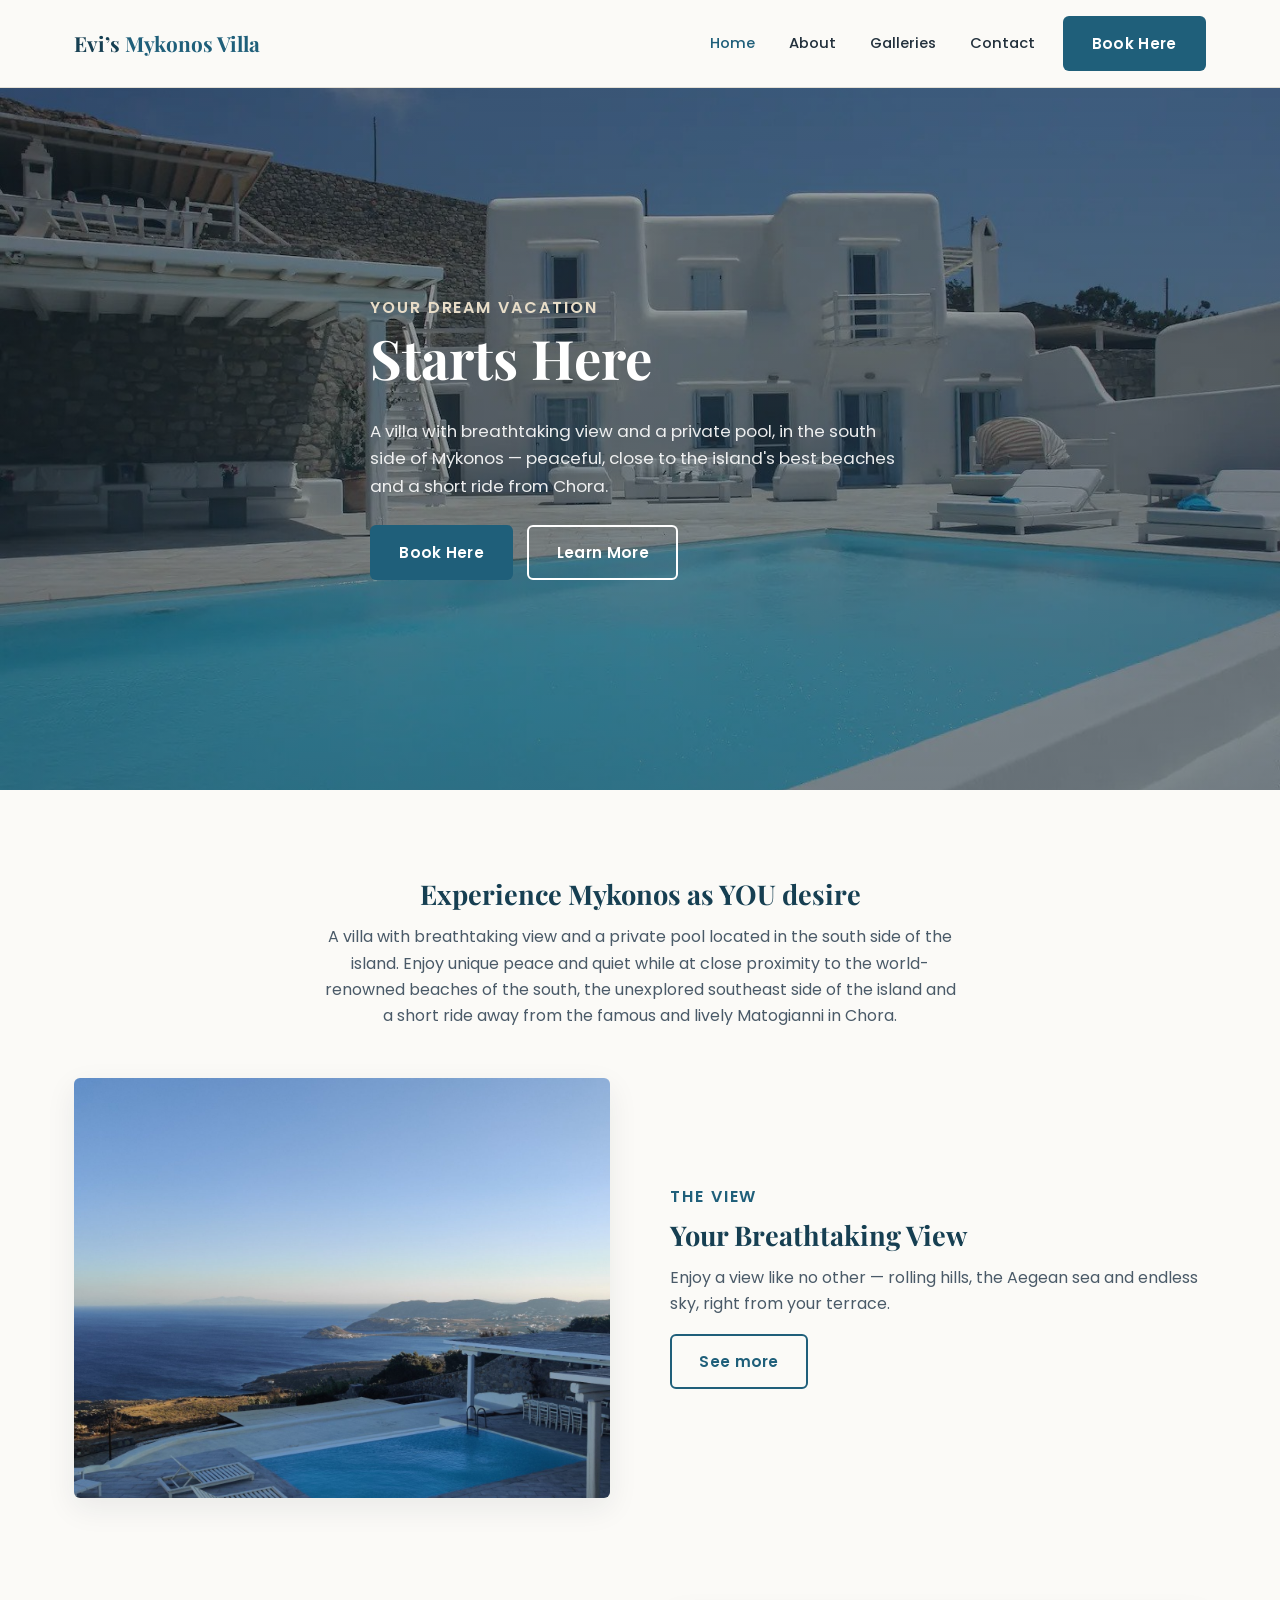
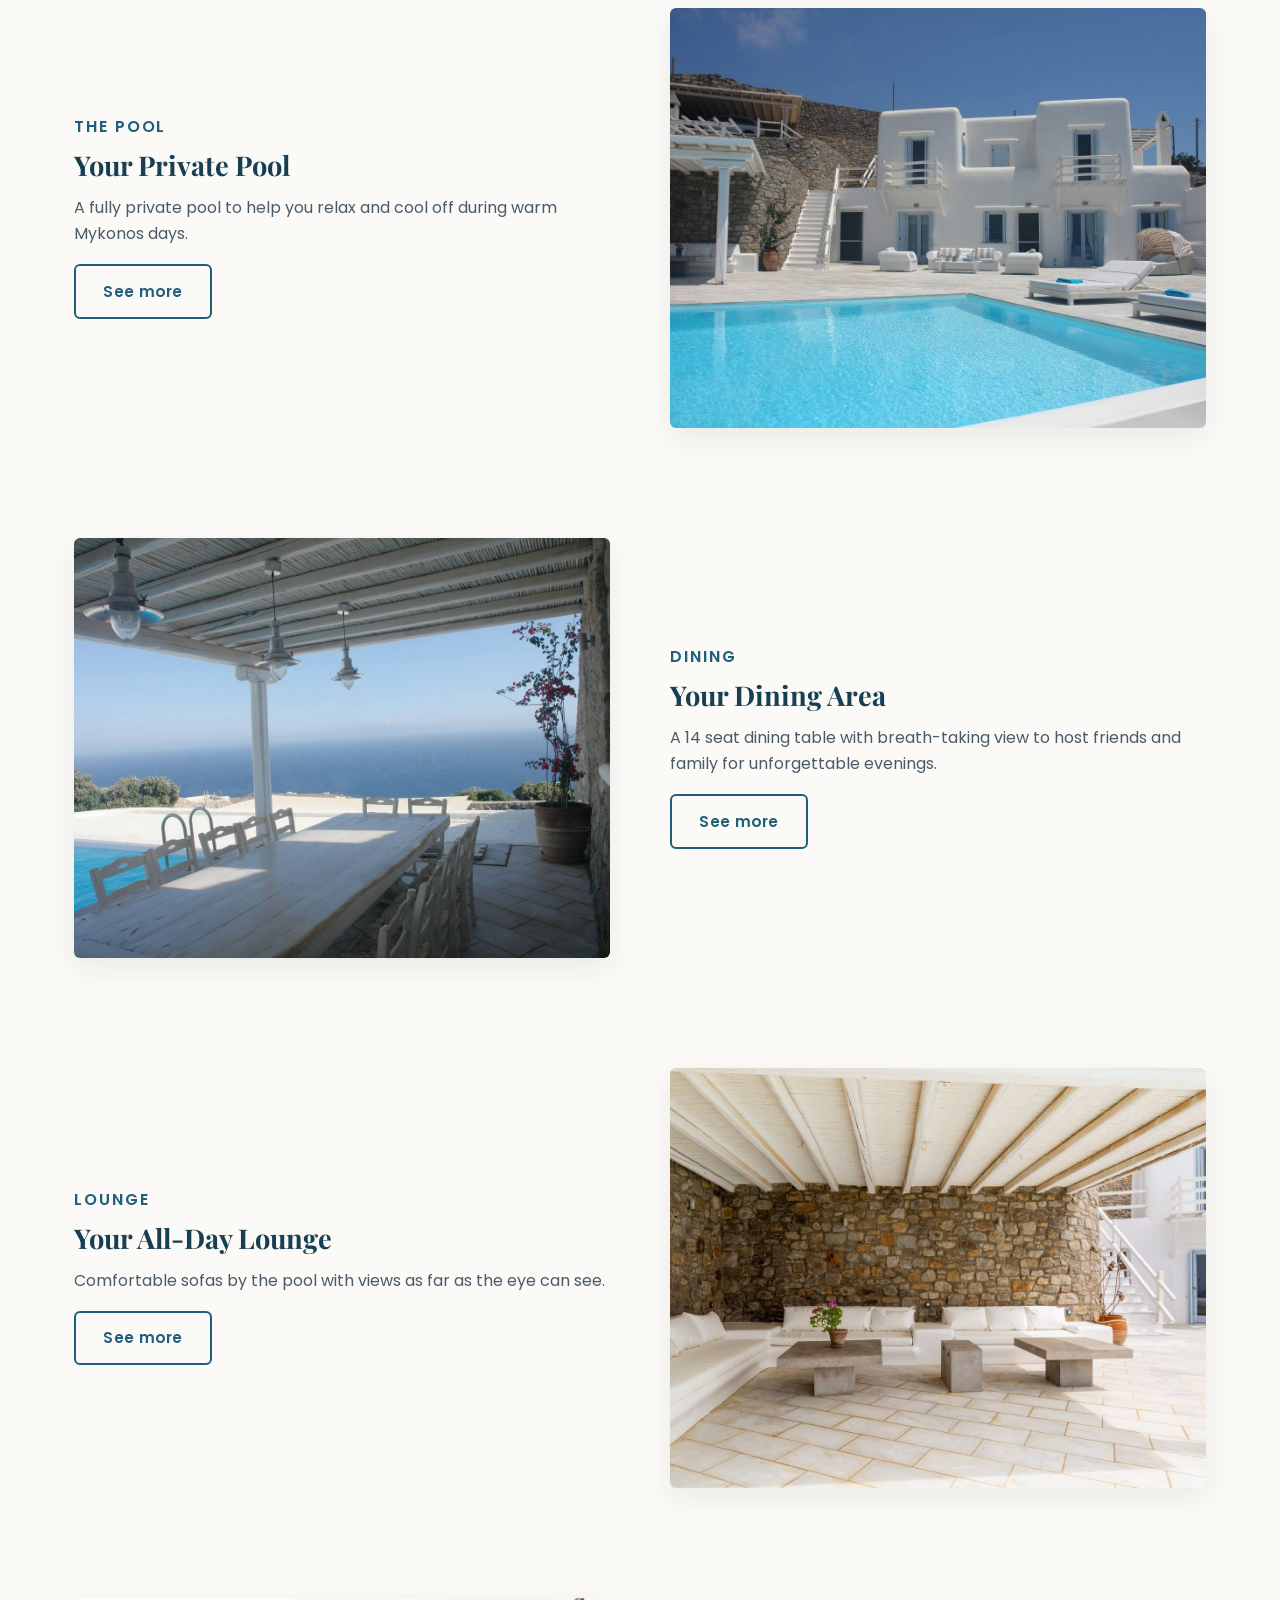
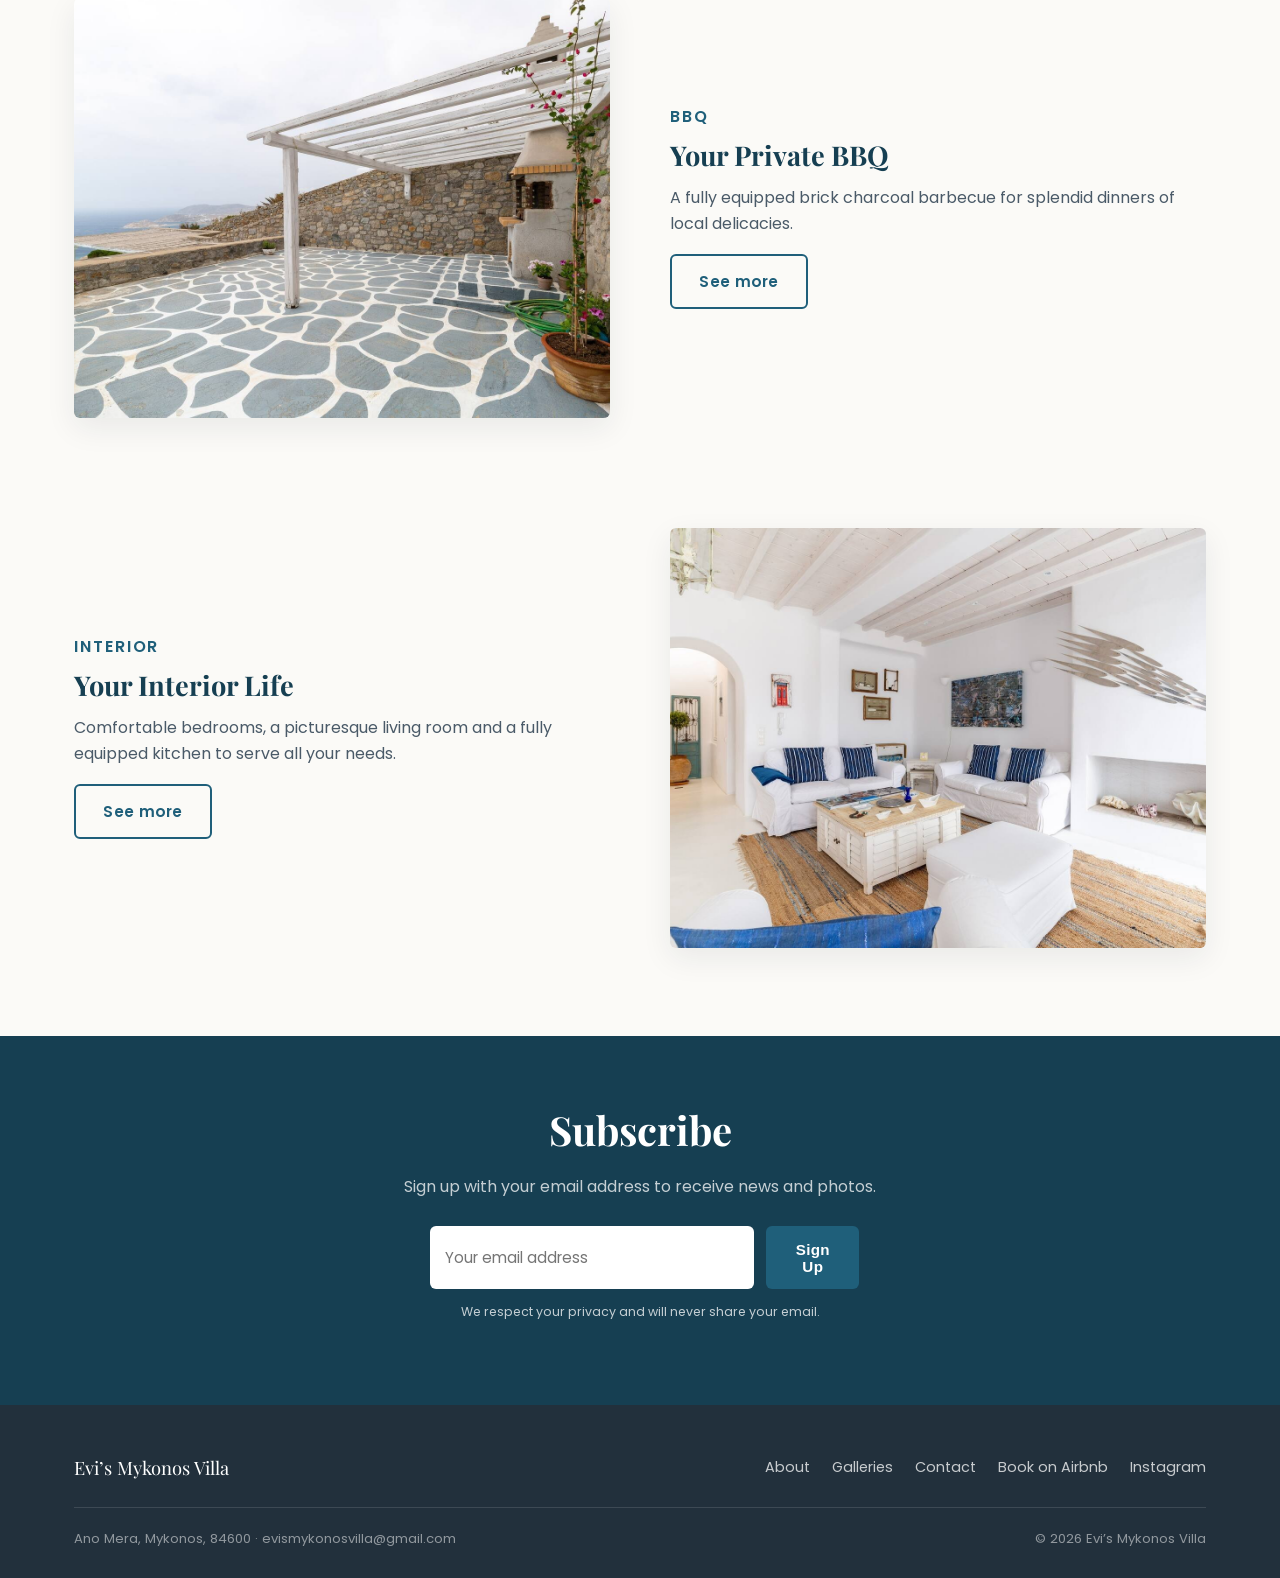
==== index.html @ 34c0f637 "Initial static rebuild of evismykonosvilla.com for GitHub Pages" ====
<!DOCTYPE html>
<html lang="en">
<head>
<meta charset="UTF-8">
<meta name="viewport" content="width=device-width, initial-scale=1.0">
<title>Evi's Mykonos Villa — Your Dream Vacation Starts Here</title>
<meta name="description" content="A villa with breathtaking view and a private pool in the south side of Mykonos, Greece.">
<link rel="icon" type="image/svg+xml" href="/favicon.svg">
<link rel="preconnect" href="https://fonts.googleapis.com">
<link rel="preconnect" href="https://fonts.gstatic.com" crossorigin>
<link href="https://fonts.googleapis.com/css2?family=Playfair+Display:wght@700&family=Poppins:wght@400;500;600;700&display=swap" rel="stylesheet">
<link rel="stylesheet" href="/assets/css/style.css">

</head>
<body>
  <header class="site-header">
    <div class="nav-wrap">
      <a href="/" class="brand">Evi&rsquo;s <span>Mykonos Villa</span></a>
      <nav class="main-nav">
        <ul>
          <li><a href="/" class="nav-link active">Home</a></li>
        <li class="dropdown">
          <a href="#" class="nav-link">About</a>
          <div class="dropdown-menu">
            <a href="/summary/">Summary</a>
            <a href="/interior/">Interior</a>
            <a href="/bedrooms/">Bedrooms</a>
            <a href="/location/">Location</a>
          </div>
        </li>
        <li class="dropdown">
          <a href="#" class="nav-link">Galleries</a>
          <div class="dropdown-menu">
            <a href="/pool/">Pool</a>
            <a href="/view/">View</a>
            <a href="/seating/">Seating</a>
            <a href="/table/">Dining Table</a>
            <a href="/bbq/">BBQ</a>
          </div>
        </li>
          <li><a href="/contact/" class="nav-link">Contact</a></li>
        </ul>
        <div class="nav-cta">
          <a href="https://airbnb.com/h/evismykonosvilla" class="btn btn-primary" target="_blank" rel="noopener">Book Here</a>
        </div>
      </nav>
      <button class="nav-toggle" aria-label="Toggle menu">
        <span></span><span></span><span></span>
      </button>
    </div>
  </header>
  <main>
    <section class="hero" style="background-image:url('/assets/img/home/mykonos_front.jpg')">
      <div class="hero-inner">
        <h4>Your Dream Vacation</h4>
        <h1>Starts Here</h1>
        <p>A villa with breathtaking view and a private pool, in the south side of Mykonos &mdash; peaceful, close to the island's best beaches and a short ride from Chora.</p>
        <div class="hero-actions">
          <a href="https://airbnb.com/h/evismykonosvilla" class="btn btn-primary" target="_blank" rel="noopener">Book Here</a>
          <a href="/summary/" class="btn btn-outline">Learn More</a>
        </div>
      </div>
    </section>

    <section class="section">
      <div class="container">
        <div class="section-header">
          <h3>Experience Mykonos as YOU desire</h3>
          <p>A villa with breathtaking view and a private pool located in the south side of the island. Enjoy unique peace and quiet while at close proximity to the world-renowned beaches of the south, the unexplored southeast side of the island and a short ride away from the famous and lively Matogianni in Chora.</p>
        </div>

        <div class="section-stack">
          <div class="feature-grid">
            <div class="feature-media"><img src="/assets/img/home/IMG_20220617_194614_1920_1080.jpg" alt="View from the villa"></div>
            <div class="feature-text">
              <h4>The View</h4>
              <h3>Your Breathtaking View</h3>
              <p>Enjoy a view like no other &mdash; rolling hills, the Aegean sea and endless sky, right from your terrace.</p>
              <a href="/view/" class="btn btn-outline-dark">See more</a>
            </div>
          </div>

          <div class="feature-grid reverse">
            <div class="feature-media"><img src="/assets/img/home/pool.jpeg" alt="Private pool"></div>
            <div class="feature-text">
              <h4>The Pool</h4>
              <h3>Your Private Pool</h3>
              <p>A fully private pool to help you relax and cool off during warm Mykonos days.</p>
              <a href="/pool/" class="btn btn-outline-dark">See more</a>
            </div>
          </div>

          <div class="feature-grid">
            <div class="feature-media"><img src="/assets/img/home/dining.jpeg" alt="Dining area"></div>
            <div class="feature-text">
              <h4>Dining</h4>
              <h3>Your Dining Area</h3>
              <p>A 14 seat dining table with breath-taking view to host friends and family for unforgettable evenings.</p>
              <a href="/table/" class="btn btn-outline-dark">See more</a>
            </div>
          </div>

          <div class="feature-grid reverse">
            <div class="feature-media"><img src="/assets/img/home/seating.jpeg" alt="Lounge seating"></div>
            <div class="feature-text">
              <h4>Lounge</h4>
              <h3>Your All-Day Lounge</h3>
              <p>Comfortable sofas by the pool with views as far as the eye can see.</p>
              <a href="/seating/" class="btn btn-outline-dark">See more</a>
            </div>
          </div>

          <div class="feature-grid">
            <div class="feature-media"><img src="/assets/img/home/bbq.jpeg" alt="Private BBQ"></div>
            <div class="feature-text">
              <h4>BBQ</h4>
              <h3>Your Private BBQ</h3>
              <p>A fully equipped brick charcoal barbecue for splendid dinners of local delicacies.</p>
              <a href="/bbq/" class="btn btn-outline-dark">See more</a>
            </div>
          </div>

          <div class="feature-grid reverse">
            <div class="feature-media"><img src="/assets/img/home/saloni.jpeg" alt="Living room"></div>
            <div class="feature-text">
              <h4>Interior</h4>
              <h3>Your Interior Life</h3>
              <p>Comfortable bedrooms, a picturesque living room and a fully equipped kitchen to serve all your needs.</p>
              <a href="/interior/" class="btn btn-outline-dark">See more</a>
            </div>
          </div>
        </div>
      </div>
    </section>

    <section class="newsletter">
      <div class="container">
        <h2>Subscribe</h2>
        <p>Sign up with your email address to receive news and photos.</p>
        <form class="newsletter-form" action="https://formspree.io/f/your-form-id" method="POST">
          <input type="email" name="email" placeholder="Your email address" required>
          <button type="submit" class="btn btn-primary">Sign Up</button>
        </form>
        <p class="newsletter-note">We respect your privacy and will never share your email.</p>
      </div>
    </section>
  </main>
  <footer class="site-footer">
    <div class="container">
      <div class="footer-inner">
        <div class="footer-brand">Evi&rsquo;s Mykonos Villa</div>
        <ul class="footer-links">
          <li><a href="/summary/">About</a></li>
          <li><a href="/pool/">Galleries</a></li>
          <li><a href="/contact/">Contact</a></li>
          <li><a href="https://airbnb.com/h/evismykonosvilla" target="_blank" rel="noopener">Book on Airbnb</a></li>
          <li><a href="https://www.instagram.com/mediterranean_mykonos_villa/" target="_blank" rel="noopener">Instagram</a></li>
        </ul>
      </div>
      <div class="footer-bottom">
        <span>Ano Mera, Mykonos, 84600 &middot; <a href="mailto:evismykonosvilla@gmail.com">evismykonosvilla@gmail.com</a></span>
        <span>&copy; <span id="year"></span> Evi&rsquo;s Mykonos Villa</span>
      </div>
    </div>
  </footer>
  <script>document.getElementById('year').textContent = new Date().getFullYear();</script>
  <script src="/assets/js/main.js"></script>
</body>
</html>
---- assets/css/style.css ----
/* ==========================================================================
   Evi's Mykonos Villa — main stylesheet
   ========================================================================== */

:root {
  --color-bg: #fbfaf7;
  --color-white: #ffffff;
  --color-ink: #22303c;
  --color-ink-soft: #4a5a68;
  --color-sea: #1f5f7a;
  --color-sea-dark: #163f52;
  --color-sand: #e8ddc8;
  --color-sand-light: #f4efe4;
  --color-border: #e4e0d6;
  --max-width: 1180px;
  --radius: 6px;
  --shadow: 0 10px 30px rgba(22, 40, 52, 0.08);
  --font-heading: "Playfair Display", Georgia, "Times New Roman", serif;
  --font-body: "Poppins", -apple-system, BlinkMacSystemFont, "Segoe UI", Arial, sans-serif;
}

* {
  box-sizing: border-box;
}

html {
  scroll-behavior: smooth;
}

body {
  margin: 0;
  font-family: var(--font-body);
  color: var(--color-ink);
  background: var(--color-bg);
  line-height: 1.65;
  -webkit-font-smoothing: antialiased;
}

img {
  max-width: 100%;
  display: block;
}

a {
  color: inherit;
  text-decoration: none;
}

ul {
  list-style: none;
  margin: 0;
  padding: 0;
}

h1, h2, h3, h4 {
  font-family: var(--font-heading);
  font-weight: 700;
  line-height: 1.2;
  margin: 0 0 0.5em;
  color: var(--color-sea-dark);
}

h1 { font-size: clamp(2.2rem, 5vw, 3.4rem); }
h2 { font-size: clamp(1.8rem, 3.5vw, 2.5rem); }
h3 { font-size: clamp(1.3rem, 2.5vw, 1.7rem); }
h4 {
  font-size: 1rem;
  letter-spacing: 0.12em;
  text-transform: uppercase;
  color: var(--color-sea);
  font-family: var(--font-body);
  font-weight: 600;
}

p {
  margin: 0 0 1em;
  color: var(--color-ink-soft);
}

.container {
  max-width: var(--max-width);
  margin: 0 auto;
  padding: 0 24px;
}

/* ---------- Buttons ---------- */
.btn {
  display: inline-block;
  padding: 0.85em 1.8em;
  border-radius: var(--radius);
  font-weight: 600;
  font-size: 0.95rem;
  letter-spacing: 0.02em;
  cursor: pointer;
  border: 2px solid transparent;
  transition: all 0.2s ease;
}

.btn-primary {
  background: var(--color-sea);
  color: var(--color-white);
}
.btn-primary:hover {
  background: var(--color-sea-dark);
}

.btn-outline {
  background: transparent;
  border-color: var(--color-white);
  color: var(--color-white);
}
.btn-outline:hover {
  background: var(--color-white);
  color: var(--color-sea-dark);
}

.btn-outline-dark {
  background: transparent;
  border-color: var(--color-sea);
  color: var(--color-sea);
}
.btn-outline-dark:hover {
  background: var(--color-sea);
  color: var(--color-white);
}

/* ---------- Header / Nav ---------- */
.site-header {
  position: sticky;
  top: 0;
  z-index: 100;
  background: rgba(251, 250, 247, 0.92);
  backdrop-filter: blur(8px);
  border-bottom: 1px solid var(--color-border);
}

.nav-wrap {
  display: flex;
  align-items: center;
  justify-content: space-between;
  padding: 16px 24px;
  max-width: var(--max-width);
  margin: 0 auto;
}

.brand {
  font-family: var(--font-heading);
  font-size: 1.3rem;
  font-weight: 700;
  color: var(--color-sea-dark);
  white-space: nowrap;
}
.brand span {
  color: var(--color-sea);
}

.main-nav {
  display: flex;
  align-items: center;
  gap: 4px;
}

.main-nav > ul {
  display: flex;
  align-items: center;
  gap: 6px;
}

.main-nav a.nav-link,
.main-nav .dropdown > .nav-link {
  display: block;
  padding: 10px 14px;
  font-size: 0.92rem;
  font-weight: 500;
  color: var(--color-ink);
  border-radius: var(--radius);
}
.main-nav a.nav-link:hover,
.main-nav .dropdown:hover > .nav-link,
.main-nav a.nav-link.active {
  color: var(--color-sea);
}

.dropdown {
  position: relative;
}

.dropdown-menu {
  position: absolute;
  top: 100%;
  left: 0;
  min-width: 190px;
  background: var(--color-white);
  border-radius: var(--radius);
  box-shadow: var(--shadow);
  padding: 8px;
  opacity: 0;
  visibility: hidden;
  transform: translateY(6px);
  transition: all 0.18s ease;
}

.dropdown:hover .dropdown-menu,
.dropdown:focus-within .dropdown-menu {
  opacity: 1;
  visibility: visible;
  transform: translateY(0);
}

.dropdown-menu a {
  display: block;
  padding: 9px 12px;
  font-size: 0.9rem;
  border-radius: 4px;
  color: var(--color-ink-soft);
}
.dropdown-menu a:hover {
  background: var(--color-sand-light);
  color: var(--color-sea-dark);
}

.nav-cta {
  margin-left: 10px;
}

.nav-toggle {
  display: none;
  background: none;
  border: none;
  cursor: pointer;
  padding: 8px;
}
.nav-toggle span {
  display: block;
  width: 24px;
  height: 2px;
  background: var(--color-ink);
  margin: 5px 0;
  transition: 0.2s;
}

/* ---------- Hero ---------- */
.hero {
  position: relative;
  min-height: 78vh;
  display: flex;
  align-items: center;
  color: var(--color-white);
  background-size: cover;
  background-position: center;
}
.hero::before {
  content: "";
  position: absolute;
  inset: 0;
  background: linear-gradient(180deg, rgba(22,40,52,0.35) 0%, rgba(22,40,52,0.55) 100%);
}
.hero-inner {
  position: relative;
  z-index: 1;
  max-width: var(--max-width);
  margin: 0 auto;
  padding: 0 24px;
}
.hero h4 { color: var(--color-sand); }
.hero h1 { color: var(--color-white); max-width: 700px; }
.hero p {
  color: rgba(255,255,255,0.9);
  max-width: 540px;
  font-size: 1.05rem;
}
.hero-actions {
  display: flex;
  gap: 14px;
  margin-top: 1.5em;
  flex-wrap: wrap;
}

.page-hero {
  min-height: 42vh;
}

/* ---------- Sections ---------- */
.section {
  padding: 88px 0;
}
.section-tight {
  padding: 56px 0;
}
.section-sand {
  background: var(--color-sand-light);
}
.section-header {
  text-align: center;
  max-width: 640px;
  margin: 0 auto 3em;
}

.feature-grid {
  display: grid;
  grid-template-columns: repeat(2, 1fr);
  gap: 60px;
  align-items: center;
}
.feature-grid.reverse .feature-media {
  order: 2;
}
.feature-media img {
  border-radius: var(--radius);
  box-shadow: var(--shadow);
  width: 100%;
  height: 420px;
  object-fit: cover;
}
.feature-text h4 {
  margin-bottom: 0.8em;
}

.section-stack {
  display: flex;
  flex-direction: column;
  gap: 110px;
}

/* ---------- Cards / grid ---------- */
.card-grid {
  display: grid;
  grid-template-columns: repeat(3, 1fr);
  gap: 30px;
}
.card {
  background: var(--color-white);
  border-radius: var(--radius);
  overflow: hidden;
  box-shadow: var(--shadow);
  transition: transform 0.2s ease;
}
.card:hover {
  transform: translateY(-4px);
}
.card img {
  width: 100%;
  height: 240px;
  object-fit: cover;
}
.card-body {
  padding: 22px 24px;
}
.card-body h3 {
  font-size: 1.2rem;
  margin-bottom: 0.4em;
}
.card-body p {
  font-size: 0.95rem;
  margin-bottom: 0;
}

/* ---------- Photo gallery ---------- */
.gallery-grid {
  display: grid;
  grid-template-columns: repeat(3, 1fr);
  gap: 16px;
}
.gallery-grid a {
  display: block;
  overflow: hidden;
  border-radius: var(--radius);
  box-shadow: var(--shadow);
}
.gallery-grid img {
  width: 100%;
  height: 280px;
  object-fit: cover;
  transition: transform 0.35s ease;
}
.gallery-grid a:hover img {
  transform: scale(1.06);
}

.lightbox {
  position: fixed;
  inset: 0;
  background: rgba(15, 22, 28, 0.92);
  display: none;
  align-items: center;
  justify-content: center;
  z-index: 1000;
  padding: 24px;
}
.lightbox.open {
  display: flex;
}
.lightbox img {
  max-width: 92vw;
  max-height: 86vh;
  border-radius: 4px;
}
.lightbox-close {
  position: absolute;
  top: 24px;
  right: 32px;
  color: var(--color-white);
  font-size: 2rem;
  cursor: pointer;
  line-height: 1;
  background: none;
  border: none;
}
.lightbox-nav {
  position: absolute;
  top: 50%;
  transform: translateY(-50%);
  color: var(--color-white);
  font-size: 2.4rem;
  background: none;
  border: none;
  cursor: pointer;
  padding: 12px 18px;
  opacity: 0.8;
}
.lightbox-nav:hover { opacity: 1; }
.lightbox-prev { left: 8px; }
.lightbox-next { right: 8px; }

/* ---------- Cross-link banner ---------- */
.crosslink {
  text-align: center;
  padding: 60px 0;
  background: var(--color-sea);
  color: var(--color-white);
}
.crosslink h3 {
  color: var(--color-white);
  margin-bottom: 0.6em;
}

/* ---------- Newsletter ---------- */
.newsletter {
  background: var(--color-sea-dark);
  color: var(--color-white);
  text-align: center;
  padding: 70px 0;
}
.newsletter h2 { color: var(--color-white); }
.newsletter p { color: rgba(255,255,255,0.75); }
.newsletter-form {
  display: flex;
  gap: 12px;
  max-width: 420px;
  margin: 1.6em auto 0;
}
.newsletter-form input[type="email"] {
  flex: 1;
  padding: 0.85em 1em;
  border-radius: var(--radius);
  border: none;
  font-family: var(--font-body);
  font-size: 0.95rem;
}
.newsletter-note {
  font-size: 0.78rem;
  margin-top: 1em;
  color: rgba(255,255,255,0.5);
}

/* ---------- Contact page ---------- */
.contact-grid {
  display: grid;
  grid-template-columns: 1fr 1fr;
  gap: 60px;
  align-items: center;
}
.contact-list {
  display: flex;
  flex-direction: column;
  gap: 28px;
}
.contact-item h4 { margin-bottom: 0.4em; }
.contact-item a.value,
.contact-item p.value {
  font-size: 1.15rem;
  color: var(--color-sea-dark);
  font-weight: 600;
  margin: 0;
}
.contact-item a.value:hover { color: var(--color-sea); }
.contact-media img {
  border-radius: var(--radius);
  box-shadow: var(--shadow);
  width: 100%;
  height: 480px;
  object-fit: cover;
}

/* ---------- Map ---------- */
.map-embed {
  border-radius: var(--radius);
  overflow: hidden;
  box-shadow: var(--shadow);
  border: 0;
  width: 100%;
  height: 420px;
}

/* ---------- Footer ---------- */
.site-footer {
  background: var(--color-ink);
  color: rgba(255,255,255,0.75);
  padding: 48px 0 28px;
  font-size: 0.9rem;
}
.footer-inner {
  display: flex;
  justify-content: space-between;
  align-items: center;
  flex-wrap: wrap;
  gap: 16px;
  padding-bottom: 24px;
  border-bottom: 1px solid rgba(255,255,255,0.12);
}
.footer-brand {
  font-family: var(--font-heading);
  font-size: 1.15rem;
  color: var(--color-white);
}
.footer-links {
  display: flex;
  gap: 22px;
  flex-wrap: wrap;
}
.footer-links a:hover { color: var(--color-white); }
.footer-bottom {
  display: flex;
  justify-content: space-between;
  flex-wrap: wrap;
  gap: 10px;
  padding-top: 20px;
  font-size: 0.82rem;
  color: rgba(255,255,255,0.5);
}

/* ---------- Responsive ---------- */
@media (max-width: 900px) {
  .feature-grid,
  .contact-grid {
    grid-template-columns: 1fr;
    gap: 32px;
  }
  .feature-grid.reverse .feature-media { order: 0; }
  .card-grid { grid-template-columns: repeat(2, 1fr); }
  .gallery-grid { grid-template-columns: repeat(2, 1fr); }
  .section-stack { gap: 70px; }
}

@media (max-width: 760px) {
  .nav-toggle { display: block; }
  .main-nav {
    position: fixed;
    top: 65px;
    left: 0;
    right: 0;
    bottom: 0;
    background: var(--color-white);
    flex-direction: column;
    align-items: stretch;
    padding: 20px;
    transform: translateX(100%);
    transition: transform 0.25s ease;
    overflow-y: auto;
  }
  .main-nav.open { transform: translateX(0); }
  .main-nav > ul {
    flex-direction: column;
    align-items: stretch;
    gap: 0;
  }
  .dropdown-menu {
    position: static;
    opacity: 1;
    visibility: visible;
    transform: none;
    box-shadow: none;
    display: none;
    padding-left: 12px;
  }
  .dropdown.open .dropdown-menu { display: block; }
  .nav-cta { margin: 16px 0 0; }
  .nav-cta .btn { display: block; text-align: center; }
}

@media (max-width: 640px) {
  .card-grid,
  .gallery-grid { grid-template-columns: 1fr; }
  .section { padding: 60px 0; }
  .contact-media img { height: 320px; }
}
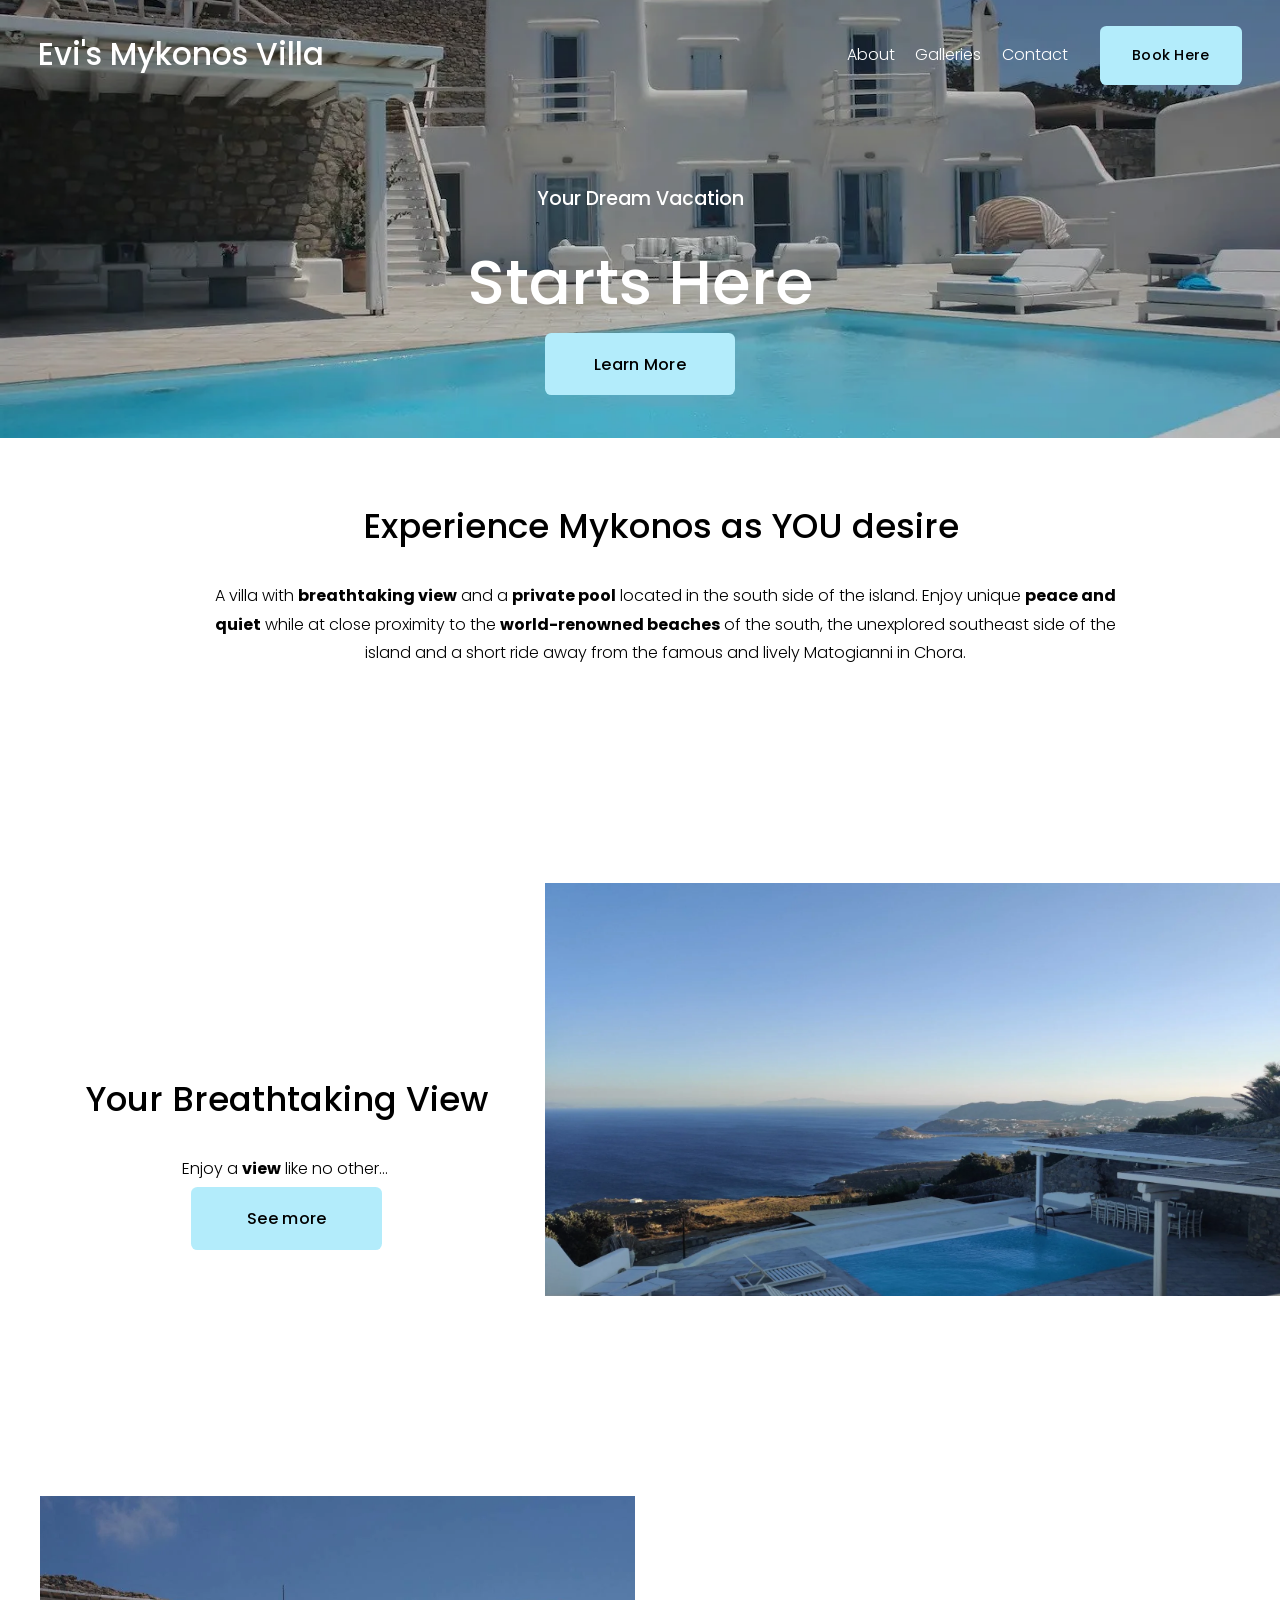
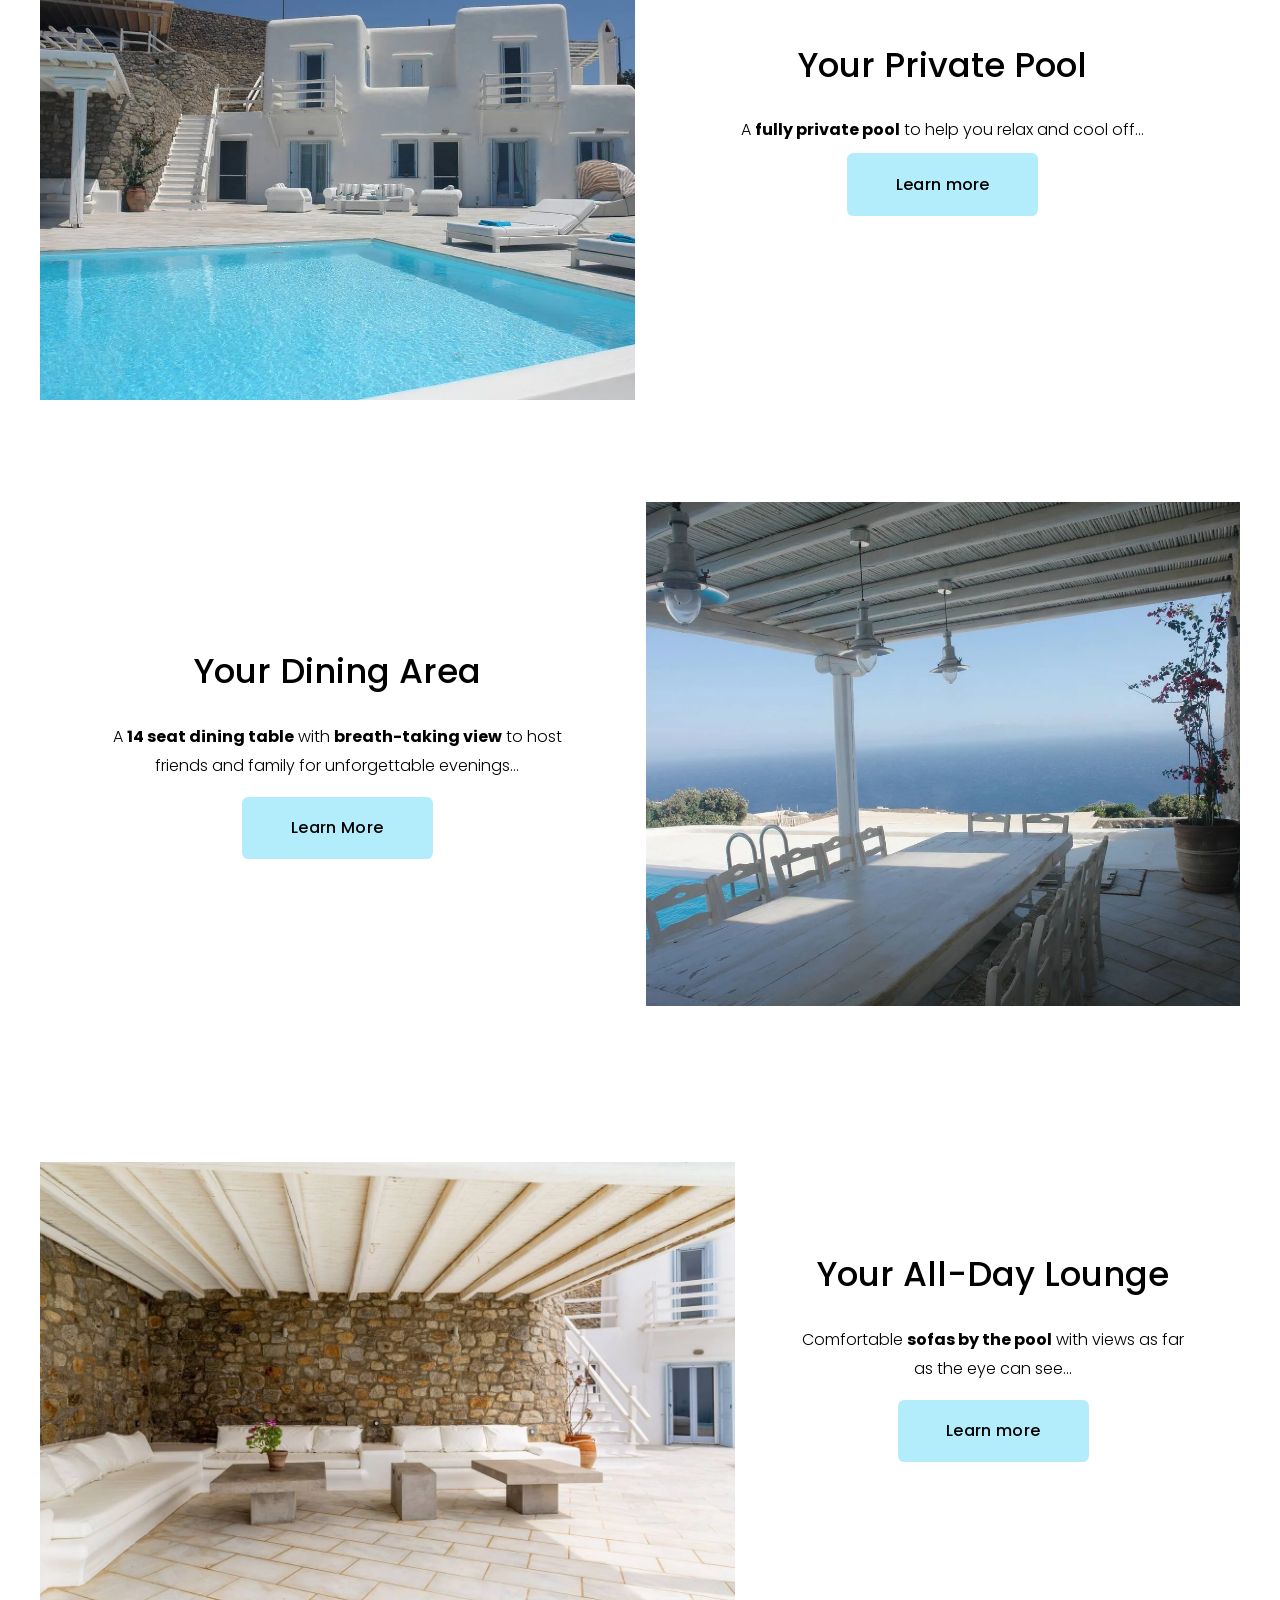
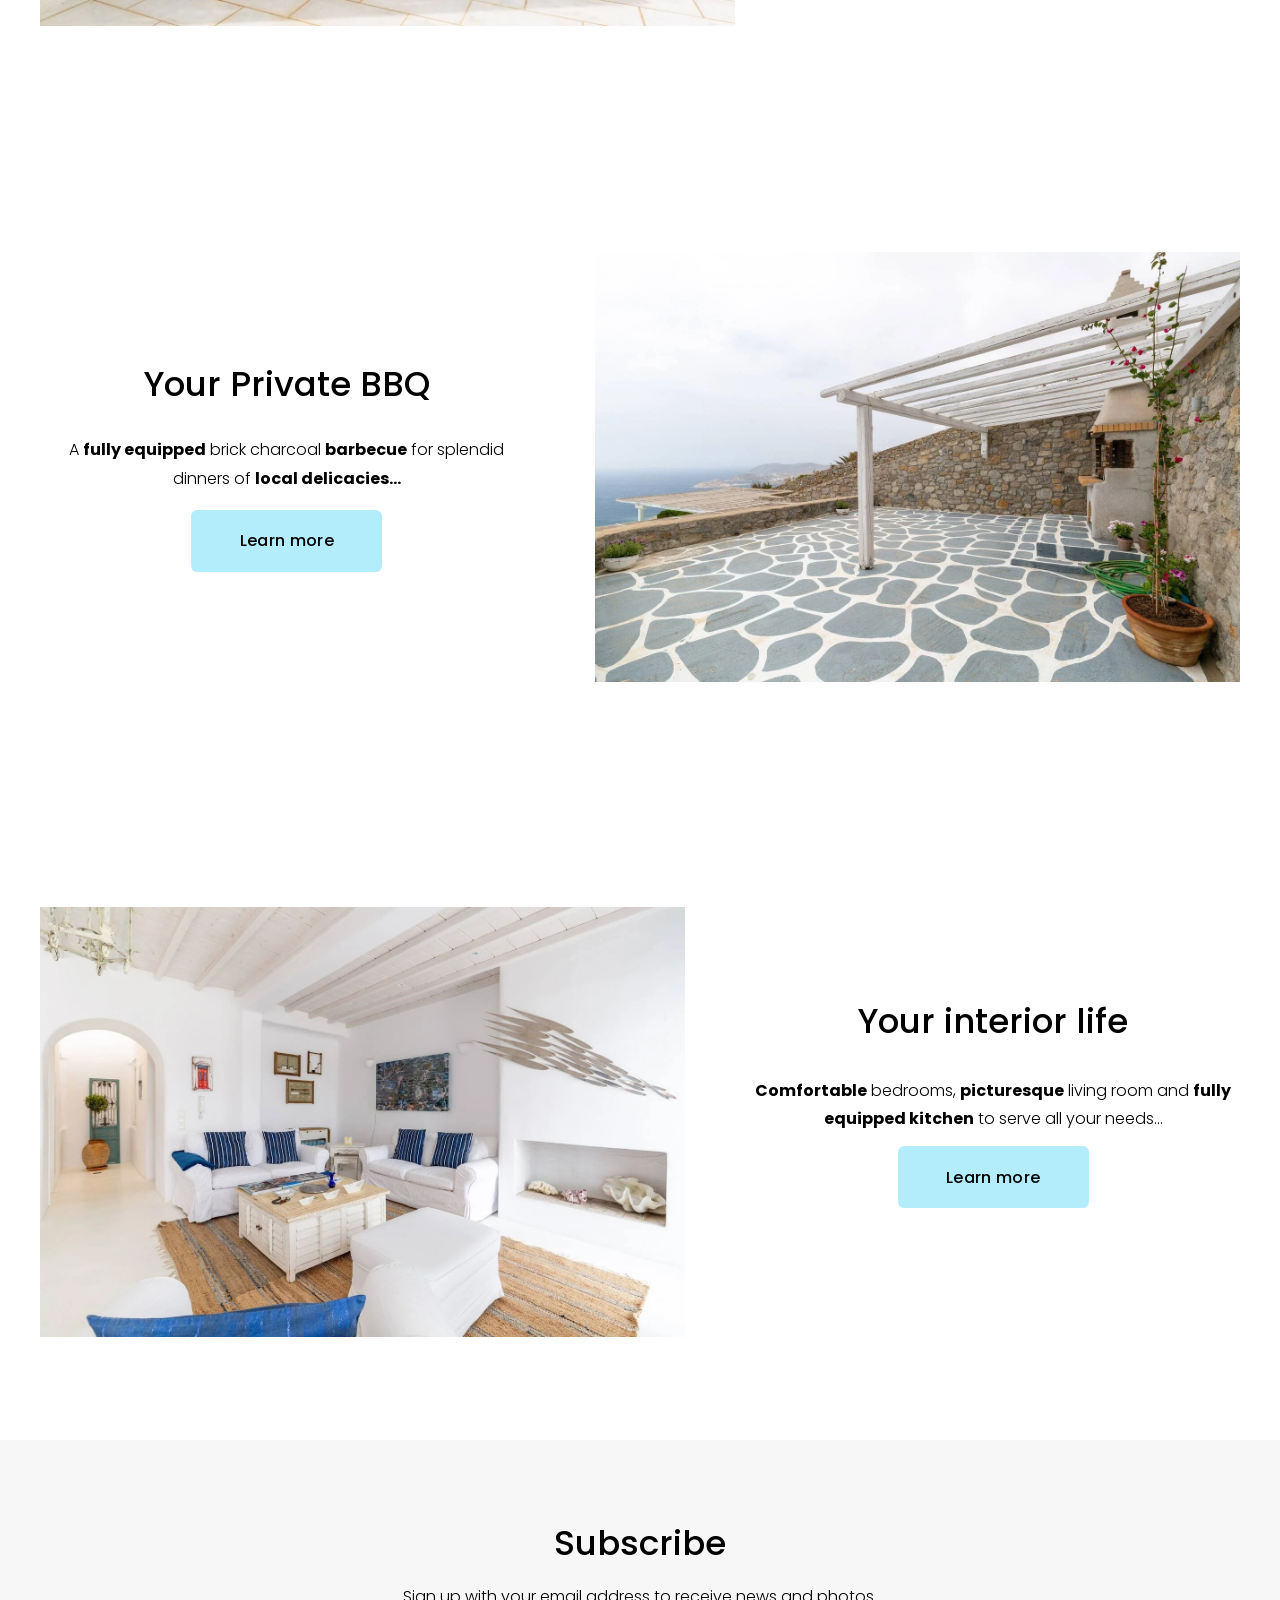
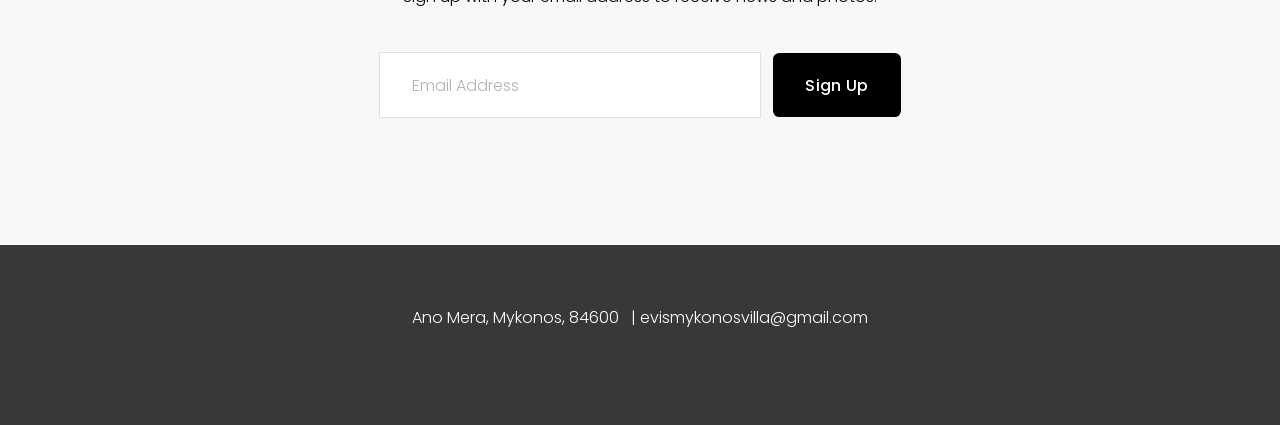
==== commit b61903be: "Replace rebuild with a faithful port of the Squarespace site Ports the original site rather than rei" ====
--- a/index.html
+++ b/index.html
@@ -1,169 +1,4230 @@
 <!DOCTYPE html>
-<html lang="en">
+
+<html lang="en-US" xmlns:fb="http://www.facebook.com/2008/fbml" xmlns:og="http://opengraphprotocol.org/schema/">
 <head>
-<meta charset="UTF-8">
-<meta name="viewport" content="width=device-width, initial-scale=1.0">
-<title>Evi's Mykonos Villa — Your Dream Vacation Starts Here</title>
-<meta name="description" content="A villa with breathtaking view and a private pool in the south side of Mykonos, Greece.">
-<link rel="icon" type="image/svg+xml" href="/favicon.svg">
-<link rel="preconnect" href="https://fonts.googleapis.com">
-<link rel="preconnect" href="https://fonts.gstatic.com" crossorigin>
-<link href="https://fonts.googleapis.com/css2?family=Playfair+Display:wght@700&family=Poppins:wght@400;500;600;700&display=swap" rel="stylesheet">
-<link rel="stylesheet" href="/assets/css/style.css">
-
-</head>
-<body>
-  <header class="site-header">
-    <div class="nav-wrap">
-      <a href="/" class="brand">Evi&rsquo;s <span>Mykonos Villa</span></a>
-      <nav class="main-nav">
-        <ul>
-          <li><a href="/" class="nav-link active">Home</a></li>
-        <li class="dropdown">
-          <a href="#" class="nav-link">About</a>
-          <div class="dropdown-menu">
-            <a href="/summary/">Summary</a>
-            <a href="/interior/">Interior</a>
-            <a href="/bedrooms/">Bedrooms</a>
-            <a href="/location/">Location</a>
-          </div>
-        </li>
-        <li class="dropdown">
-          <a href="#" class="nav-link">Galleries</a>
-          <div class="dropdown-menu">
-            <a href="/pool/">Pool</a>
-            <a href="/view/">View</a>
-            <a href="/seating/">Seating</a>
-            <a href="/table/">Dining Table</a>
-            <a href="/bbq/">BBQ</a>
-          </div>
-        </li>
-          <li><a href="/contact/" class="nav-link">Contact</a></li>
-        </ul>
-        <div class="nav-cta">
-          <a href="https://airbnb.com/h/evismykonosvilla" class="btn btn-primary" target="_blank" rel="noopener">Book Here</a>
-        </div>
-      </nav>
-      <button class="nav-toggle" aria-label="Toggle menu">
-        <span></span><span></span><span></span>
-      </button>
-    </div>
-  </header>
-  <main>
-    <section class="hero" style="background-image:url('/assets/img/home/mykonos_front.jpg')">
-      <div class="hero-inner">
-        <h4>Your Dream Vacation</h4>
-        <h1>Starts Here</h1>
-        <p>A villa with breathtaking view and a private pool, in the south side of Mykonos &mdash; peaceful, close to the island's best beaches and a short ride from Chora.</p>
-        <div class="hero-actions">
-          <a href="https://airbnb.com/h/evismykonosvilla" class="btn btn-primary" target="_blank" rel="noopener">Book Here</a>
-          <a href="/summary/" class="btn btn-outline">Learn More</a>
-        </div>
-      </div>
-    </section>
-
-    <section class="section">
-      <div class="container">
-        <div class="section-header">
-          <h3>Experience Mykonos as YOU desire</h3>
-          <p>A villa with breathtaking view and a private pool located in the south side of the island. Enjoy unique peace and quiet while at close proximity to the world-renowned beaches of the south, the unexplored southeast side of the island and a short ride away from the famous and lively Matogianni in Chora.</p>
-        </div>
-
-        <div class="section-stack">
-          <div class="feature-grid">
-            <div class="feature-media"><img src="/assets/img/home/IMG_20220617_194614_1920_1080.jpg" alt="View from the villa"></div>
-            <div class="feature-text">
-              <h4>The View</h4>
-              <h3>Your Breathtaking View</h3>
-              <p>Enjoy a view like no other &mdash; rolling hills, the Aegean sea and endless sky, right from your terrace.</p>
-              <a href="/view/" class="btn btn-outline-dark">See more</a>
-            </div>
-          </div>
-
-          <div class="feature-grid reverse">
-            <div class="feature-media"><img src="/assets/img/home/pool.jpeg" alt="Private pool"></div>
-            <div class="feature-text">
-              <h4>The Pool</h4>
-              <h3>Your Private Pool</h3>
-              <p>A fully private pool to help you relax and cool off during warm Mykonos days.</p>
-              <a href="/pool/" class="btn btn-outline-dark">See more</a>
-            </div>
-          </div>
-
-          <div class="feature-grid">
-            <div class="feature-media"><img src="/assets/img/home/dining.jpeg" alt="Dining area"></div>
-            <div class="feature-text">
-              <h4>Dining</h4>
-              <h3>Your Dining Area</h3>
-              <p>A 14 seat dining table with breath-taking view to host friends and family for unforgettable evenings.</p>
-              <a href="/table/" class="btn btn-outline-dark">See more</a>
-            </div>
-          </div>
-
-          <div class="feature-grid reverse">
-            <div class="feature-media"><img src="/assets/img/home/seating.jpeg" alt="Lounge seating"></div>
-            <div class="feature-text">
-              <h4>Lounge</h4>
-              <h3>Your All-Day Lounge</h3>
-              <p>Comfortable sofas by the pool with views as far as the eye can see.</p>
-              <a href="/seating/" class="btn btn-outline-dark">See more</a>
-            </div>
-          </div>
-
-          <div class="feature-grid">
-            <div class="feature-media"><img src="/assets/img/home/bbq.jpeg" alt="Private BBQ"></div>
-            <div class="feature-text">
-              <h4>BBQ</h4>
-              <h3>Your Private BBQ</h3>
-              <p>A fully equipped brick charcoal barbecue for splendid dinners of local delicacies.</p>
-              <a href="/bbq/" class="btn btn-outline-dark">See more</a>
-            </div>
-          </div>
-
-          <div class="feature-grid reverse">
-            <div class="feature-media"><img src="/assets/img/home/saloni.jpeg" alt="Living room"></div>
-            <div class="feature-text">
-              <h4>Interior</h4>
-              <h3>Your Interior Life</h3>
-              <p>Comfortable bedrooms, a picturesque living room and a fully equipped kitchen to serve all your needs.</p>
-              <a href="/interior/" class="btn btn-outline-dark">See more</a>
-            </div>
-          </div>
-        </div>
-      </div>
-    </section>
-
-    <section class="newsletter">
-      <div class="container">
-        <h2>Subscribe</h2>
-        <p>Sign up with your email address to receive news and photos.</p>
-        <form class="newsletter-form" action="https://formspree.io/f/your-form-id" method="POST">
-          <input type="email" name="email" placeholder="Your email address" required>
-          <button type="submit" class="btn btn-primary">Sign Up</button>
-        </form>
-        <p class="newsletter-note">We respect your privacy and will never share your email.</p>
-      </div>
-    </section>
-  </main>
-  <footer class="site-footer">
-    <div class="container">
-      <div class="footer-inner">
-        <div class="footer-brand">Evi&rsquo;s Mykonos Villa</div>
-        <ul class="footer-links">
-          <li><a href="/summary/">About</a></li>
-          <li><a href="/pool/">Galleries</a></li>
-          <li><a href="/contact/">Contact</a></li>
-          <li><a href="https://airbnb.com/h/evismykonosvilla" target="_blank" rel="noopener">Book on Airbnb</a></li>
-          <li><a href="https://www.instagram.com/mediterranean_mykonos_villa/" target="_blank" rel="noopener">Instagram</a></li>
-        </ul>
-      </div>
-      <div class="footer-bottom">
-        <span>Ano Mera, Mykonos, 84600 &middot; <a href="mailto:evismykonosvilla@gmail.com">evismykonosvilla@gmail.com</a></span>
-        <span>&copy; <span id="year"></span> Evi&rsquo;s Mykonos Villa</span>
-      </div>
-    </div>
-  </footer>
-  <script>document.getElementById('year').textContent = new Date().getFullYear();</script>
-  <script src="/assets/js/main.js"></script>
-</body>
+<meta content="IE=edge,chrome=1" http-equiv="X-UA-Compatible"/>
+<meta content="width=device-width, initial-scale=1" name="viewport"/>
+<!-- This is Squarespace. --><!-- cello-indigo-lpx3 -->
+<base href=""/>
+<meta charset="utf-8"/>
+<title>Evi's Mykonos Villa</title>
+<meta content="Sec-CH-UA-Platform-Version, Sec-CH-UA-Model" http-equiv="Accept-CH"/><link href="/favicon.svg" rel="icon" type="image/svg+xml"/>
+<link href="index.html" rel="canonical"/>
+<meta content="Evi's Mykonos Villa" property="og:site_name"/>
+<meta content="Evi's Mykonos Villa" property="og:title"/>
+<meta content="https://evismykonosvilla.com" property="og:url"/>
+<meta content="website" property="og:type"/>
+<meta content="Evi's Mykonos Villa" itemprop="name"/>
+<meta content="https://evismykonosvilla.com" itemprop="url"/>
+<meta content="Evi's Mykonos Villa" name="twitter:title"/>
+<meta content="https://evismykonosvilla.com" name="twitter:url"/>
+<meta content="summary" name="twitter:card"/>
+<meta content="" name="description"/>
+<style data-sqsp-font-ids="6a3139e4691a2d058d1a1be6">
+/* latin-ext */
+@font-face {
+  font-family: 'Poppins';
+  font-style: italic;
+  font-weight: 400;
+  font-display: swap;
+  src: url('/assets/fonts/28866714-latin-ext.woff2') format('woff2');
+  unicode-range: U+0100-02BA, U+02BD-02C5, U+02C7-02CC, U+02CE-02D7, U+02DD-02FF, U+0304, U+0308, U+0329, U+1D00-1DBF, U+1E00-1E9F, U+1EF2-1EFF, U+2020, U+20A0-20AB, U+20AD-20C0, U+2113, U+2C60-2C7F, U+A720-A7FF;
+}
+/* latin */
+@font-face {
+  font-family: 'Poppins';
+  font-style: italic;
+  font-weight: 400;
+  font-display: swap;
+  src: url('/assets/fonts/ab6b1da4-latin.woff2') format('woff2');
+  unicode-range: U+0000-00FF, U+0131, U+0152-0153, U+02BB-02BC, U+02C6, U+02DA, U+02DC, U+0304, U+0308, U+0329, U+2000-206F, U+20AC, U+2122, U+2191, U+2193, U+2212, U+2215, U+FEFF, U+FFFD;
+}
+/* devanagari */
+
+/* latin */
+@font-face {
+  font-family: 'Poppins';
+  font-style: italic;
+  font-weight: 500;
+  font-display: swap;
+  src: url('/assets/fonts/7a2a42cb-latin.woff2') format('woff2');
+  unicode-range: U+0000-00FF, U+0131, U+0152-0153, U+02BB-02BC, U+02C6, U+02DA, U+02DC, U+0304, U+0308, U+0329, U+2000-206F, U+20AC, U+2122, U+2191, U+2193, U+2212, U+2215, U+FEFF, U+FFFD;
+}
+/* devanagari */
+
+/* latin-ext */
+@font-face {
+  font-family: 'Poppins';
+  font-style: italic;
+  font-weight: 500;
+  font-display: swap;
+  src: url('/assets/fonts/24961341-latin-ext.woff2') format('woff2');
+  unicode-range: U+0100-02BA, U+02BD-02C5, U+02C7-02CC, U+02CE-02D7, U+02DD-02FF, U+0304, U+0308, U+0329, U+1D00-1DBF, U+1E00-1E9F, U+1EF2-1EFF, U+2020, U+20A0-20AB, U+20AD-20C0, U+2113, U+2C60-2C7F, U+A720-A7FF;
+}
+/* latin */
+@font-face {
+  font-family: 'Poppins';
+  font-style: normal;
+  font-weight: 700;
+  font-display: swap;
+  src: url('/assets/fonts/95402d3d-latin.woff2') format('woff2');
+  unicode-range: U+0000-00FF, U+0131, U+0152-0153, U+02BB-02BC, U+02C6, U+02DA, U+02DC, U+0304, U+0308, U+0329, U+2000-206F, U+20AC, U+2122, U+2191, U+2193, U+2212, U+2215, U+FEFF, U+FFFD;
+}
+/* devanagari */
+
+/* latin-ext */
+@font-face {
+  font-family: 'Poppins';
+  font-style: normal;
+  font-weight: 700;
+  font-display: swap;
+  src: url('/assets/fonts/ab5cf469-latin-ext.woff2') format('woff2');
+  unicode-range: U+0100-02BA, U+02BD-02C5, U+02C7-02CC, U+02CE-02D7, U+02DD-02FF, U+0304, U+0308, U+0329, U+1D00-1DBF, U+1E00-1E9F, U+1EF2-1EFF, U+2020, U+20A0-20AB, U+20AD-20C0, U+2113, U+2C60-2C7F, U+A720-A7FF;
+}
+/* latin-ext */
+@font-face {
+  font-family: 'Poppins';
+  font-style: italic;
+  font-weight: 300;
+  font-display: swap;
+  src: url('/assets/fonts/ea875279-latin-ext.woff2') format('woff2');
+  unicode-range: U+0100-02BA, U+02BD-02C5, U+02C7-02CC, U+02CE-02D7, U+02DD-02FF, U+0304, U+0308, U+0329, U+1D00-1DBF, U+1E00-1E9F, U+1EF2-1EFF, U+2020, U+20A0-20AB, U+20AD-20C0, U+2113, U+2C60-2C7F, U+A720-A7FF;
+}
+/* devanagari */
+
+/* latin */
+@font-face {
+  font-family: 'Poppins';
+  font-style: italic;
+  font-weight: 300;
+  font-display: swap;
+  src: url('/assets/fonts/e1217d90-latin.woff2') format('woff2');
+  unicode-range: U+0000-00FF, U+0131, U+0152-0153, U+02BB-02BC, U+02C6, U+02DA, U+02DC, U+0304, U+0308, U+0329, U+2000-206F, U+20AC, U+2122, U+2191, U+2193, U+2212, U+2215, U+FEFF, U+FFFD;
+}
+/* latin-ext */
+@font-face {
+  font-family: 'Poppins';
+  font-style: normal;
+  font-weight: 500;
+  font-display: swap;
+  src: url('/assets/fonts/106cf02d-latin-ext.woff2') format('woff2');
+  unicode-range: U+0100-02BA, U+02BD-02C5, U+02C7-02CC, U+02CE-02D7, U+02DD-02FF, U+0304, U+0308, U+0329, U+1D00-1DBF, U+1E00-1E9F, U+1EF2-1EFF, U+2020, U+20A0-20AB, U+20AD-20C0, U+2113, U+2C60-2C7F, U+A720-A7FF;
+}
+/* devanagari */
+
+/* latin */
+@font-face {
+  font-family: 'Poppins';
+  font-style: normal;
+  font-weight: 500;
+  font-display: swap;
+  src: url('/assets/fonts/abb8d202-latin.woff2') format('woff2');
+  unicode-range: U+0000-00FF, U+0131, U+0152-0153, U+02BB-02BC, U+02C6, U+02DA, U+02DC, U+0304, U+0308, U+0329, U+2000-206F, U+20AC, U+2122, U+2191, U+2193, U+2212, U+2215, U+FEFF, U+FFFD;
+}
+/* latin-ext */
+@font-face {
+  font-family: 'Poppins';
+  font-style: normal;
+  font-weight: 400;
+  font-display: swap;
+  src: url('/assets/fonts/d03c0883-latin-ext.woff2') format('woff2');
+  unicode-range: U+0100-02BA, U+02BD-02C5, U+02C7-02CC, U+02CE-02D7, U+02DD-02FF, U+0304, U+0308, U+0329, U+1D00-1DBF, U+1E00-1E9F, U+1EF2-1EFF, U+2020, U+20A0-20AB, U+20AD-20C0, U+2113, U+2C60-2C7F, U+A720-A7FF;
+}
+/* latin */
+@font-face {
+  font-family: 'Poppins';
+  font-style: normal;
+  font-weight: 400;
+  font-display: swap;
+  src: url('/assets/fonts/da0c3c0d-latin.woff2') format('woff2');
+  unicode-range: U+0000-00FF, U+0131, U+0152-0153, U+02BB-02BC, U+02C6, U+02DA, U+02DC, U+0304, U+0308, U+0329, U+2000-206F, U+20AC, U+2122, U+2191, U+2193, U+2212, U+2215, U+FEFF, U+FFFD;
+}
+/* devanagari */
+
+/* devanagari */
+
+/* latin */
+@font-face {
+  font-family: 'Poppins';
+  font-style: normal;
+  font-weight: 300;
+  font-display: swap;
+  src: url('/assets/fonts/00d1a230-latin.woff2') format('woff2');
+  unicode-range: U+0000-00FF, U+0131, U+0152-0153, U+02BB-02BC, U+02C6, U+02DA, U+02DC, U+0304, U+0308, U+0329, U+2000-206F, U+20AC, U+2122, U+2191, U+2193, U+2212, U+2215, U+FEFF, U+FFFD;
+}
+/* latin-ext */
+@font-face {
+  font-family: 'Poppins';
+  font-style: normal;
+  font-weight: 300;
+  font-display: swap;
+  src: url('/assets/fonts/e7e7e312-latin-ext.woff2') format('woff2');
+  unicode-range: U+0100-02BA, U+02BD-02C5, U+02C7-02CC, U+02CE-02D7, U+02DD-02FF, U+0304, U+0308, U+0329, U+1D00-1DBF, U+1E00-1E9F, U+1EF2-1EFF, U+2020, U+20A0-20AB, U+20AD-20C0, U+2113, U+2C60-2C7F, U+A720-A7FF;
+}
+/* latin-ext */
+@font-face {
+  font-family: 'Poppins';
+  font-style: italic;
+  font-weight: 700;
+  font-display: swap;
+  src: url('/assets/fonts/e5441b3f-latin-ext.woff2') format('woff2');
+  unicode-range: U+0100-02BA, U+02BD-02C5, U+02C7-02CC, U+02CE-02D7, U+02DD-02FF, U+0304, U+0308, U+0329, U+1D00-1DBF, U+1E00-1E9F, U+1EF2-1EFF, U+2020, U+20A0-20AB, U+20AD-20C0, U+2113, U+2C60-2C7F, U+A720-A7FF;
+}
+/* devanagari */
+
+/* latin */
+@font-face {
+  font-family: 'Poppins';
+  font-style: italic;
+  font-weight: 700;
+  font-display: swap;
+  src: url('/assets/fonts/67451c8f-latin.woff2') format('woff2');
+  unicode-range: U+0000-00FF, U+0131, U+0152-0153, U+02BB-02BC, U+02C6, U+02DA, U+02DC, U+0304, U+0308, U+0329, U+2000-206F, U+20AC, U+2122, U+2191, U+2193, U+2212, U+2215, U+FEFF, U+FFFD;
+}
+</style>
+<link href="/assets/css/website.components.imageFluid.styles.css" rel="stylesheet" type="text/css"/><link href="/assets/css/website.components.button.styles.css" rel="stylesheet" type="text/css"/><link href="/assets/css/website.components.html.styles.css" rel="stylesheet" type="text/css"/><script type="application/ld+json">{"url":"https://evismykonosvilla.com","name":"Evi's Mykonos Villa","@context":"http://schema.org","@type":"WebSite"}</script><link href="/assets/css/site.css" rel="stylesheet" type="text/css"/><link href="/assets/css/static.css" rel="stylesheet" type="text/css"/>
+<!-- End of Squarespace Headers -->
+<link href="/assets/css/gallery-fix.css" rel="stylesheet"/></head>
+<body class="tweak-blog-alternating-side-by-side-width-inset tweak-blog-alternating-side-by-side-image-aspect-ratio-11-square tweak-blog-alternating-side-by-side-text-alignment-left tweak-blog-alternating-side-by-side-read-more-style-show tweak-blog-alternating-side-by-side-image-text-alignment-middle tweak-blog-alternating-side-by-side-delimiter-dash tweak-blog-alternating-side-by-side-meta-position-top tweak-blog-alternating-side-by-side-primary-meta-categories tweak-blog-alternating-side-by-side-secondary-meta-date tweak-blog-alternating-side-by-side-excerpt-show image-block-poster-text-alignment-center image-block-card-content-position-center image-block-card-text-alignment-center image-block-overlap-content-position-center image-block-overlap-text-alignment-opposite image-block-collage-content-position-top image-block-collage-text-alignment-left image-block-stack-text-alignment-left form-use-theme-colors form-field-style-solid form-field-shape-square form-field-border-all form-field-checkbox-type-icon form-field-checkbox-fill-solid form-field-checkbox-color-inverted form-field-checkbox-shape-square form-field-checkbox-layout-stack form-field-radio-type-icon form-field-radio-fill-solid form-field-radio-color-normal form-field-radio-shape-pill form-field-radio-layout-stack form-field-survey-fill-solid form-field-survey-color-normal form-field-survey-shape-pill form-field-hover-focus-outline form-submit-button-style-label tweak-global-animations-enabled tweak-global-animations-complexity-level-detailed tweak-global-animations-animation-style-fade tweak-global-animations-animation-type-fade tweak-global-animations-animation-curve-ease tweak-blog-masonry-width-full tweak-blog-masonry-text-alignment-center tweak-blog-masonry-primary-meta-categories tweak-blog-masonry-secondary-meta-date tweak-blog-masonry-meta-position-top tweak-blog-masonry-read-more-style-show tweak-blog-masonry-delimiter-space tweak-blog-masonry-image-placement-above tweak-blog-masonry-excerpt-show tweak-portfolio-grid-overlay-width-full tweak-portfolio-grid-overlay-height-small tweak-portfolio-grid-overlay-image-aspect-ratio-43-four-three tweak-portfolio-grid-overlay-text-placement-center tweak-portfolio-grid-overlay-show-text-after-hover tweak-blog-single-column-width-inset tweak-blog-single-column-text-alignment-center tweak-blog-single-column-image-placement-above tweak-blog-single-column-delimiter-bullet tweak-blog-single-column-read-more-style-hide tweak-blog-single-column-primary-meta-categories tweak-blog-single-column-secondary-meta-date tweak-blog-single-column-meta-position-top tweak-blog-single-column-content-full-post header-width-full tweak-transparent-header tweak-fixed-header-style-scroll-back tweak-blog-item-width-narrow tweak-blog-item-text-alignment-left tweak-blog-item-meta-position-above-title tweak-blog-item-show-categories tweak-blog-item-show-date tweak-blog-item-show-author-name tweak-blog-item-show-author-profile tweak-blog-item-delimiter-dash tweak-blog-side-by-side-width-inset tweak-blog-side-by-side-image-placement-left tweak-blog-side-by-side-image-aspect-ratio-11-square tweak-blog-side-by-side-primary-meta-categories tweak-blog-side-by-side-secondary-meta-date tweak-blog-side-by-side-meta-position-top tweak-blog-side-by-side-text-alignment-left tweak-blog-side-by-side-image-text-alignment-middle tweak-blog-side-by-side-read-more-style-show tweak-blog-side-by-side-delimiter-bullet tweak-blog-side-by-side-excerpt-show primary-button-style-solid primary-button-shape-rounded secondary-button-style-solid secondary-button-shape-rounded tertiary-button-style-solid tertiary-button-shape-rounded tweak-events-stacked-width-inset tweak-events-stacked-height-small tweak-events-stacked-show-past-events tweak-events-stacked-show-thumbnails tweak-events-stacked-thumbnail-size-32-standard tweak-events-stacked-date-style-side-tag tweak-events-stacked-show-time tweak-events-stacked-show-location tweak-events-stacked-ical-gcal-links tweak-events-stacked-show-excerpt tweak-blog-basic-grid-width-inset tweak-blog-basic-grid-image-aspect-ratio-169-widescreen tweak-blog-basic-grid-text-alignment-center tweak-blog-basic-grid-delimiter-bullet tweak-blog-basic-grid-image-placement-above tweak-blog-basic-grid-read-more-style-show tweak-blog-basic-grid-primary-meta-categories tweak-blog-basic-grid-secondary-meta-date tweak-blog-basic-grid-excerpt-show tweak-portfolio-grid-basic-width-inset tweak-portfolio-grid-basic-height-medium tweak-portfolio-grid-basic-image-aspect-ratio-43-four-three tweak-portfolio-grid-basic-text-alignment-left tweak-portfolio-grid-basic-hover-effect-zoom header-overlay-alignment-center tweak-portfolio-index-background-link-format-stacked tweak-portfolio-index-background-width-full-bleed tweak-portfolio-index-background-height-large tweak-portfolio-index-background-vertical-alignment-middle tweak-portfolio-index-background-horizontal-alignment-center tweak-portfolio-index-background-delimiter-none tweak-portfolio-index-background-animation-type-fade tweak-portfolio-index-background-animation-duration-medium tweak-portfolio-hover-follow-layout-inline tweak-portfolio-hover-follow-delimiter-bullet tweak-portfolio-hover-follow-animation-type-fade tweak-portfolio-hover-follow-animation-duration-fast tweak-portfolio-hover-static-layout-inline tweak-portfolio-hover-static-front tweak-portfolio-hover-static-delimiter-hyphen tweak-portfolio-hover-static-animation-type-fade tweak-portfolio-hover-static-animation-duration-fast hide-opentable-icons opentable-style-dark tweak-product-quick-view-button-style-floating tweak-product-quick-view-button-position-bottom tweak-product-quick-view-lightbox-excerpt-display-truncate tweak-product-quick-view-lightbox-show-arrows tweak-product-quick-view-lightbox-show-close-button tweak-product-quick-view-lightbox-controls-weight-light native-currency-code-eur collection-6301ff0f498b67220a31a918 collection-type-page collection-layout-default homepage mobile-style-available sqs-seven-one" id="collection-6301ff0f498b67220a31a918" tabindex="-1">
+<div class="clearfix site-wrapper" id="siteWrapper">
+<header class="black header theme-col--primary" data-controller="Header" data-current-styles='{
+                                                                                                                                                                                              "layout": "navRight",
+                                                                                                                                                                                              "action": {
+                                                                                                                                                                                                "href": "https://airbnb.com/h/evismykonosvilla",
+                                                                                                                                                                                                "buttonText": "Book Here",
+                                                                                                                                                                                                "newWindow": true
+                                                                                                                                                                                              },
+                                                                                                                                                                                              "showSocial": true,
+                                                                                                                                                                                              "socialOptions": {
+                                                                                                                                                                                                "socialBorderShape": "none",
+                                                                                                                                                                                                "socialBorderStyle": "outline",
+                                                                                                                                                                                                "socialBorderThickness": {
+                                                                                                                                                                                                  "unit": "px",
+                                                                                                                                                                                                  "value": 1.0
+                                                                                                                                                                                                }
+                                                                                                                                                                                              },
+                                                                                                                                                                                              "menuOverlayAnimation": "fade",
+                                                                                                                                                                                              "cartStyle": "cart",
+                                                                                                                                                                                              "cartText": "Cart",
+                                                                                                                                                                                              "showEmptyCartState": true,
+                                                                                                                                                                                              "cartOptions": {
+                                                                                                                                                                                                "iconType": "stroke-1",
+                                                                                                                                                                                                "cartBorderShape": "none",
+                                                                                                                                                                                                "cartBorderStyle": "outline",
+                                                                                                                                                                                                "cartBorderThickness": {
+                                                                                                                                                                                                  "unit": "px",
+                                                                                                                                                                                                  "value": 1.0
+                                                                                                                                                                                                }
+                                                                                                                                                                                              },
+                                                                                                                                                                                              "showButton": true,
+                                                                                                                                                                                              "showCart": false,
+                                                                                                                                                                                              "showAccountLogin": true,
+                                                                                                                                                                                              "headerStyle": "dynamic",
+                                                                                                                                                                                              "languagePicker": {
+                                                                                                                                                                                                "enabled": false,
+                                                                                                                                                                                                "iconEnabled": false,
+                                                                                                                                                                                                "iconType": "globe",
+                                                                                                                                                                                                "flagShape": "shiny",
+                                                                                                                                                                                                "languageFlags": [ ]
+                                                                                                                                                                                              },
+                                                                                                                                                                                              "iconOptions": {
+                                                                                                                                                                                                "desktopDropdownIconOptions": {
+                                                                                                                                                                                                  "endcapType": "square",
+                                                                                                                                                                                                  "folderDropdownIcon": "none",
+                                                                                                                                                                                                  "languagePickerIcon": "openArrowHead"
+                                                                                                                                                                                                },
+                                                                                                                                                                                                "mobileDropdownIconOptions": {
+                                                                                                                                                                                                  "endcapType": "square",
+                                                                                                                                                                                                  "folderDropdownIcon": "openArrowHead",
+                                                                                                                                                                                                  "languagePickerIcon": "openArrowHead"
+                                                                                                                                                                                                }
+                                                                                                                                                                                              },
+                                                                                                                                                                                              "mobileOptions": {
+                                                                                                                                                                                                "layout": "logoLeftNavRight",
+                                                                                                                                                                                                "menuIconOptions": {
+                                                                                                                                                                                                  "style": "doubleLineHamburger",
+                                                                                                                                                                                                  "thickness": {
+                                                                                                                                                                                                    "unit": "px",
+                                                                                                                                                                                                    "value": 1.0
+                                                                                                                                                                                                  }
+                                                                                                                                                                                                }
+                                                                                                                                                                                              },
+                                                                                                                                                                                              "solidOptions": {
+                                                                                                                                                                                                "headerOpacity": {
+                                                                                                                                                                                                  "unit": "%",
+                                                                                                                                                                                                  "value": 100.0
+                                                                                                                                                                                                },
+                                                                                                                                                                                                "blurBackground": {
+                                                                                                                                                                                                  "enabled": false,
+                                                                                                                                                                                                  "blurRadius": {
+                                                                                                                                                                                                    "unit": "px",
+                                                                                                                                                                                                    "value": 12.0
+                                                                                                                                                                                                  }
+                                                                                                                                                                                                },
+                                                                                                                                                                                                "backgroundColor": {
+                                                                                                                                                                                                  "type": "CUSTOM_COLOR",
+                                                                                                                                                                                                  "customColor": {
+                                                                                                                                                                                                    "hslaValue": {
+                                                                                                                                                                                                      "hue": 0.0,
+                                                                                                                                                                                                      "saturation": 0.0,
+                                                                                                                                                                                                      "lightness": 1.0,
+                                                                                                                                                                                                      "alpha": 1.0
+                                                                                                                                                                                                    },
+                                                                                                                                                                                                    "userFormat": "hex"
+                                                                                                                                                                                                  }
+                                                                                                                                                                                                },
+                                                                                                                                                                                                "navigationColor": {
+                                                                                                                                                                                                  "type": "CUSTOM_COLOR",
+                                                                                                                                                                                                  "customColor": {
+                                                                                                                                                                                                    "hslaValue": {
+                                                                                                                                                                                                      "hue": 0.0,
+                                                                                                                                                                                                      "saturation": 0.0,
+                                                                                                                                                                                                      "lightness": 0.0,
+                                                                                                                                                                                                      "alpha": 1.0
+                                                                                                                                                                                                    },
+                                                                                                                                                                                                    "userFormat": "hex"
+                                                                                                                                                                                                  }
+                                                                                                                                                                                                }
+                                                                                                                                                                                              },
+                                                                                                                                                                                              "gradientOptions": {
+                                                                                                                                                                                                "gradientType": "faded",
+                                                                                                                                                                                                "headerOpacity": {
+                                                                                                                                                                                                  "unit": "%",
+                                                                                                                                                                                                  "value": 90.0
+                                                                                                                                                                                                },
+                                                                                                                                                                                                "blurBackground": {
+                                                                                                                                                                                                  "enabled": false,
+                                                                                                                                                                                                  "blurRadius": {
+                                                                                                                                                                                                    "unit": "px",
+                                                                                                                                                                                                    "value": 12.0
+                                                                                                                                                                                                  }
+                                                                                                                                                                                                },
+                                                                                                                                                                                                "backgroundColor": {
+                                                                                                                                                                                                  "type": "CUSTOM_COLOR",
+                                                                                                                                                                                                  "customColor": {
+                                                                                                                                                                                                    "hslaValue": {
+                                                                                                                                                                                                      "hue": 0.0,
+                                                                                                                                                                                                      "saturation": 0.0,
+                                                                                                                                                                                                      "lightness": 1.0,
+                                                                                                                                                                                                      "alpha": 1.0
+                                                                                                                                                                                                    },
+                                                                                                                                                                                                    "userFormat": "hex"
+                                                                                                                                                                                                  }
+                                                                                                                                                                                                },
+                                                                                                                                                                                                "navigationColor": {
+                                                                                                                                                                                                  "type": "CUSTOM_COLOR",
+                                                                                                                                                                                                  "customColor": {
+                                                                                                                                                                                                    "hslaValue": {
+                                                                                                                                                                                                      "hue": 0.0,
+                                                                                                                                                                                                      "saturation": 0.0,
+                                                                                                                                                                                                      "lightness": 0.0,
+                                                                                                                                                                                                      "alpha": 1.0
+                                                                                                                                                                                                    },
+                                                                                                                                                                                                    "userFormat": "hex"
+                                                                                                                                                                                                  }
+                                                                                                                                                                                                }
+                                                                                                                                                                                              },
+                                                                                                                                                                                              "dropShadowOptions": {
+                                                                                                                                                                                                "enabled": false,
+                                                                                                                                                                                                "blur": {
+                                                                                                                                                                                                  "unit": "px",
+                                                                                                                                                                                                  "value": 12.0
+                                                                                                                                                                                                },
+                                                                                                                                                                                                "spread": {
+                                                                                                                                                                                                  "unit": "px",
+                                                                                                                                                                                                  "value": 0.0
+                                                                                                                                                                                                },
+                                                                                                                                                                                                "distance": {
+                                                                                                                                                                                                  "unit": "px",
+                                                                                                                                                                                                  "value": 12.0
+                                                                                                                                                                                                }
+                                                                                                                                                                                              },
+                                                                                                                                                                                              "borderOptions": {
+                                                                                                                                                                                                "enabled": false,
+                                                                                                                                                                                                "position": "allSides",
+                                                                                                                                                                                                "thickness": {
+                                                                                                                                                                                                  "unit": "px",
+                                                                                                                                                                                                  "value": 4.0
+                                                                                                                                                                                                },
+                                                                                                                                                                                                "color": {
+                                                                                                                                                                                                  "type": "SITE_PALETTE_COLOR",
+                                                                                                                                                                                                  "sitePaletteColor": {
+                                                                                                                                                                                                    "colorName": "black",
+                                                                                                                                                                                                    "alphaModifier": 1.0
+                                                                                                                                                                                                  }
+                                                                                                                                                                                                }
+                                                                                                                                                                                              },
+                                                                                                                                                                                              "showPromotedElement": false,
+                                                                                                                                                                                              "buttonVariant": "primary",
+                                                                                                                                                                                              "blurBackground": {
+                                                                                                                                                                                                "enabled": false,
+                                                                                                                                                                                                "blurRadius": {
+                                                                                                                                                                                                  "unit": "px",
+                                                                                                                                                                                                  "value": 12.0
+                                                                                                                                                                                                }
+                                                                                                                                                                                              },
+                                                                                                                                                                                              "headerOpacity": {
+                                                                                                                                                                                                "unit": "%",
+                                                                                                                                                                                                "value": 100.0
+                                                                                                                                                                                              }
+                                                                                                                                                                                            }' data-first-focusable-element="" data-header-style="dynamic" data-language-picker='{
+                                                                                                                                                                                              "enabled": false,
+                                                                                                                                                                                              "iconEnabled": false,
+                                                                                                                                                                                              "iconType": "globe",
+                                                                                                                                                                                              "flagShape": "shiny",
+                                                                                                                                                                                              "languageFlags": [ ]
+                                                                                                                                                                                            }' data-section-id="header" data-section-theme="black" data-test="header" id="header" style="
+      
+      
+        --headerBorderColor: hsla(var(--black-hsl), 1);
+      
+      
+        --solidHeaderBackgroundColor: hsla(0, 0%, 100%, 1);
+      
+      
+        --solidHeaderNavigationColor: hsla(0, 0%, 0%, 1);
+      
+      
+        --gradientHeaderBackgroundColor: hsla(0, 0%, 100%, 1);
+      
+      
+        --gradientHeaderNavigationColor: hsla(0, 0%, 0%, 1);
+      
+    " tabindex="-1">
+<svg style="display:none" viewbox="0 0 22 22" xmlns="http://www.w3.org/2000/svg">
+<symbol id="circle">
+<path d="M11.5 17C14.5376 17 17 14.5376 17 11.5C17 8.46243 14.5376 6 11.5 6C8.46243 6 6 8.46243 6 11.5C6 14.5376 8.46243 17 11.5 17Z" fill="none"></path>
+</symbol>
+<symbol id="circleFilled">
+<path d="M11.5 17C14.5376 17 17 14.5376 17 11.5C17 8.46243 14.5376 6 11.5 6C8.46243 6 6 8.46243 6 11.5C6 14.5376 8.46243 17 11.5 17Z"></path>
+</symbol>
+<symbol id="dash">
+<path d="M11 11H19H3"></path>
+</symbol>
+<symbol id="squareFilled">
+<rect height="11" width="11" x="6" y="6"></rect>
+</symbol>
+<symbol id="square">
+<rect fill="none" height="9" stroke="inherit" width="9" x="7" y="7"></rect>
+</symbol>
+<symbol id="plus">
+<path d="M11 3V19"></path>
+<path d="M19 11L3 11"></path>
+</symbol>
+<symbol id="closedArrow">
+<path d="M11 11V2M11 18.1797L17 11.1477L5 11.1477L11 18.1797Z" fill="none"></path>
+</symbol>
+<symbol id="closedArrowFilled">
+<path d="M11 11L11 2" fill="none" stroke="inherit"></path>
+<path clip-rule="evenodd" d="M2.74695 9.38428L19.038 9.38428L10.8925 19.0846L2.74695 9.38428Z" fill-rule="evenodd" stroke-width="1"></path>
+</symbol>
+<symbol id="closedArrowHead" viewbox="0 0 22 22" xmlns="http://www.w3.org/2000/symbol">
+<path d="M18 7L11 15L4 7L18 7Z" fill="none" stroke="inherit"></path>
+</symbol>
+<symbol id="closedArrowHeadFilled" viewbox="0 0 22 22" xmlns="http://www.w3.org/2000/symbol">
+<path d="M18.875 6.5L11 15.5L3.125 6.5L18.875 6.5Z"></path>
+</symbol>
+<symbol id="openArrow">
+<path d="M11 18.3591L11 3" fill="none" stroke="inherit"></path>
+<path d="M18 11.5L11 18.5L4 11.5" fill="none" stroke="inherit"></path>
+</symbol>
+<symbol id="openArrowHead">
+<path d="M18 7L11 14L4 7" fill="none"></path>
+</symbol>
+<symbol id="pinchedArrow">
+<path d="M11 17.3591L11 2" fill="none"></path>
+<path d="M2 11C5.85455 12.2308 8.81818 14.9038 11 18C13.1818 14.8269 16.1455 12.1538 20 11" fill="none"></path>
+</symbol>
+<symbol id="pinchedArrowFilled">
+<path d="M11.05 10.4894C7.04096 8.73759 1.05005 8 1.05005 8C6.20459 11.3191 9.41368 14.1773 11.05 21C12.6864 14.0851 15.8955 11.227 21.05 8C21.05 8 15.0591 8.73759 11.05 10.4894Z" stroke-width="1"></path>
+<path d="M11 11L11 1" fill="none"></path>
+</symbol>
+<symbol id="pinchedArrowHead">
+<path d="M2 7.24091C5.85455 8.40454 8.81818 10.9318 11 13.8591C13.1818 10.8591 16.1455 8.33181 20 7.24091" fill="none"></path>
+</symbol>
+<symbol id="pinchedArrowHeadFilled">
+<path d="M11.05 7.1591C7.04096 5.60456 1.05005 4.95001 1.05005 4.95001C6.20459 7.89547 9.41368 10.4318 11.05 16.4864C12.6864 10.35 15.8955 7.81365 21.05 4.95001C21.05 4.95001 15.0591 5.60456 11.05 7.1591Z"></path>
+</symbol>
+</svg>
+<div class="sqs-announcement-bar-dropzone"></div>
+<div class="header-announcement-bar-wrapper">
+<a class="header-skip-link sqs-button-element--primary" href="/index.html#page">
+        Skip to Content
+      </a>
+<style>
+    @supports (-webkit-backdrop-filter: none) or (backdrop-filter: none) {
+        .header-blur-background {
+            
+            
+        }
+    }
+</style>
+<div class="header-border" data-header-border="false" data-header-style="dynamic" data-test="header-border" style="
+
+
+
+
+"></div>
+<div class="header-dropshadow" data-header-dropshadow="false" data-header-style="dynamic" data-test="header-dropshadow" style=""></div>
+<div class="header-inner container--fluid header-mobile-layout-logo-left-nav-right header-layout-nav-right" data-test="header-inner">
+<!-- Background -->
+<div class="header-background theme-bg--primary"></div>
+<div class="header-display-desktop" data-content-field="site-title">
+<!-- Social -->
+<!-- Title and nav wrapper -->
+<div class="header-title-nav-wrapper">
+<!-- Title -->
+<div class="header-title" data-animation-role="header-element">
+<div class="header-title-text">
+<a data-animation-role="header-element" href="/" id="site-title">Evi's Mykonos Villa</a>
+</div>
+</div>
+<!-- Nav -->
+<div class="header-nav">
+<div class="header-nav-wrapper">
+<nav class="header-nav-list">
+<div class="header-nav-item header-nav-item--folder">
+<button aria-controls="about" aria-expanded="false" class="header-nav-folder-title" data-animation-role="header-element" data-href="/about-1">
+<span class="header-nav-folder-title-text">
+        About
+      </span>
+</button>
+<div class="header-nav-folder-content" id="about">
+<div class="header-nav-folder-item">
+<a href="/about-1/">
+<span class="header-nav-folder-item-content">
+                  Summary
+                </span>
+</a>
+</div>
+<div class="header-nav-folder-item">
+<a href="/interior/">
+<span class="header-nav-folder-item-content">
+                  Interior
+                </span>
+</a>
+</div>
+<div class="header-nav-folder-item">
+<a href="/bedrooms/">
+<span class="header-nav-folder-item-content">
+                  Bedrooms
+                </span>
+</a>
+</div>
+<div class="header-nav-folder-item">
+<a href="/location/">
+<span class="header-nav-folder-item-content">
+                  Location
+                </span>
+</a>
+</div>
+</div>
+</div>
+<div class="header-nav-item header-nav-item--folder">
+<button aria-controls="galleries" aria-expanded="false" class="header-nav-folder-title" data-animation-role="header-element" data-href="/galleries">
+<span class="header-nav-folder-title-text">
+        Galleries
+      </span>
+</button>
+<div class="header-nav-folder-content" id="galleries">
+<div class="header-nav-folder-item">
+<a href="/galleries/">
+<span class="header-nav-folder-item-content">
+                  Pool
+                </span>
+</a>
+</div>
+<div class="header-nav-folder-item">
+<a href="/view/">
+<span class="header-nav-folder-item-content">
+                  View
+                </span>
+</a>
+</div>
+<div class="header-nav-folder-item">
+<a href="/seating/">
+<span class="header-nav-folder-item-content">
+                  Seating
+                </span>
+</a>
+</div>
+<div class="header-nav-folder-item">
+<a href="/table/">
+<span class="header-nav-folder-item-content">
+                  Dining Table
+                </span>
+</a>
+</div>
+<div class="header-nav-folder-item">
+<a href="/bbq/">
+<span class="header-nav-folder-item-content">
+                  BBQ
+                </span>
+</a>
+</div>
+</div>
+</div>
+<div class="header-nav-item header-nav-item--collection">
+<a data-animation-role="header-element" href="/contact/">
+        Contact
+      </a>
+</div>
+</nav>
+</div>
+</div>
+</div>
+<!-- Actions -->
+<div class="header-actions header-actions--right">
+<div class="header-actions-action header-actions-action--social">
+</div>
+<div class="showOnMobile">
+</div>
+<div class="showOnDesktop">
+</div>
+<div class="header-actions-action header-actions-action--cta" data-animation-role="header-element">
+<a class="btn btn--border theme-btn--primary-inverse sqs-button-element--primary" href="https://airbnb.com/h/evismykonosvilla" target="_blank">
+                    Book Here
+                  </a>
+</div>
+</div>
+<style>
+  .top-bun, 
+  .patty, 
+  .bottom-bun {
+    height: 1px;
+  }
+</style>
+<!-- Burger -->
+<div class="header-burger menu-overlay-has-visible-non-navigation-items" data-animation-role="header-element">
+<button class="header-burger-btn burger" data-test="header-burger">
+<span class="js-header-burger-open-title visually-hidden" hidden="">Open Menu</span>
+<span class="js-header-burger-close-title visually-hidden" hidden="">Close Menu</span>
+<div class="burger-box">
+<div class="burger-inner header-menu-icon-doubleLineHamburger">
+<div class="top-bun"></div>
+<div class="patty"></div>
+<div class="bottom-bun"></div>
+</div>
+</div>
+</button>
+</div>
+</div>
+<div class="header-display-mobile" data-content-field="site-title">
+<!-- Social -->
+<!-- Title and nav wrapper -->
+<div class="header-title-nav-wrapper">
+<!-- Title -->
+<div class="header-title" data-animation-role="header-element">
+<div class="header-title-text">
+<a data-animation-role="header-element" href="/" id="site-title">Evi's Mykonos Villa</a>
+</div>
+</div>
+<!-- Nav -->
+<div class="header-nav">
+<div class="header-nav-wrapper">
+<nav class="header-nav-list">
+<div class="header-nav-item header-nav-item--folder">
+<button aria-controls="about" aria-expanded="false" class="header-nav-folder-title" data-animation-role="header-element" data-href="/about-1">
+<span class="header-nav-folder-title-text">
+        About
+      </span>
+</button>
+<div class="header-nav-folder-content" id="about">
+<div class="header-nav-folder-item">
+<a href="/about-1/">
+<span class="header-nav-folder-item-content">
+                  Summary
+                </span>
+</a>
+</div>
+<div class="header-nav-folder-item">
+<a href="/interior/">
+<span class="header-nav-folder-item-content">
+                  Interior
+                </span>
+</a>
+</div>
+<div class="header-nav-folder-item">
+<a href="/bedrooms/">
+<span class="header-nav-folder-item-content">
+                  Bedrooms
+                </span>
+</a>
+</div>
+<div class="header-nav-folder-item">
+<a href="/location/">
+<span class="header-nav-folder-item-content">
+                  Location
+                </span>
+</a>
+</div>
+</div>
+</div>
+<div class="header-nav-item header-nav-item--folder">
+<button aria-controls="galleries" aria-expanded="false" class="header-nav-folder-title" data-animation-role="header-element" data-href="/galleries">
+<span class="header-nav-folder-title-text">
+        Galleries
+      </span>
+</button>
+<div class="header-nav-folder-content" id="galleries">
+<div class="header-nav-folder-item">
+<a href="/galleries/">
+<span class="header-nav-folder-item-content">
+                  Pool
+                </span>
+</a>
+</div>
+<div class="header-nav-folder-item">
+<a href="/view/">
+<span class="header-nav-folder-item-content">
+                  View
+                </span>
+</a>
+</div>
+<div class="header-nav-folder-item">
+<a href="/seating/">
+<span class="header-nav-folder-item-content">
+                  Seating
+                </span>
+</a>
+</div>
+<div class="header-nav-folder-item">
+<a href="/table/">
+<span class="header-nav-folder-item-content">
+                  Dining Table
+                </span>
+</a>
+</div>
+<div class="header-nav-folder-item">
+<a href="/bbq/">
+<span class="header-nav-folder-item-content">
+                  BBQ
+                </span>
+</a>
+</div>
+</div>
+</div>
+<div class="header-nav-item header-nav-item--collection">
+<a data-animation-role="header-element" href="/contact/">
+        Contact
+      </a>
+</div>
+</nav>
+</div>
+</div>
+</div>
+<!-- Actions -->
+<div class="header-actions header-actions--right">
+<div class="header-actions-action header-actions-action--social">
+</div>
+<div class="showOnMobile">
+</div>
+<div class="showOnDesktop">
+</div>
+<div class="header-actions-action header-actions-action--cta" data-animation-role="header-element">
+<a class="btn btn--border theme-btn--primary-inverse sqs-button-element--primary" href="https://airbnb.com/h/evismykonosvilla" target="_blank">
+                    Book Here
+                  </a>
+</div>
+</div>
+<style>
+  .top-bun, 
+  .patty, 
+  .bottom-bun {
+    height: 1px;
+  }
+</style>
+<!-- Burger -->
+<div class="header-burger menu-overlay-has-visible-non-navigation-items" data-animation-role="header-element">
+<button class="header-burger-btn burger" data-test="header-burger">
+<span class="js-header-burger-open-title visually-hidden" hidden="">Open Menu</span>
+<span class="js-header-burger-close-title visually-hidden" hidden="">Close Menu</span>
+<div class="burger-box">
+<div class="burger-inner header-menu-icon-doubleLineHamburger">
+<div class="top-bun"></div>
+<div class="patty"></div>
+<div class="bottom-bun"></div>
+</div>
+</div>
+</button>
+</div>
+</div>
+</div>
+</div>
+<!-- (Mobile) Menu Navigation -->
+<div class="header-menu header-menu--folder-list" data-current-styles='{
+                                                                                                                                                                                              "layout": "navRight",
+                                                                                                                                                                                              "action": {
+                                                                                                                                                                                                "href": "https://airbnb.com/h/evismykonosvilla",
+                                                                                                                                                                                                "buttonText": "Book Here",
+                                                                                                                                                                                                "newWindow": true
+                                                                                                                                                                                              },
+                                                                                                                                                                                              "showSocial": true,
+                                                                                                                                                                                              "socialOptions": {
+                                                                                                                                                                                                "socialBorderShape": "none",
+                                                                                                                                                                                                "socialBorderStyle": "outline",
+                                                                                                                                                                                                "socialBorderThickness": {
+                                                                                                                                                                                                  "unit": "px",
+                                                                                                                                                                                                  "value": 1.0
+                                                                                                                                                                                                }
+                                                                                                                                                                                              },
+                                                                                                                                                                                              "menuOverlayAnimation": "fade",
+                                                                                                                                                                                              "cartStyle": "cart",
+                                                                                                                                                                                              "cartText": "Cart",
+                                                                                                                                                                                              "showEmptyCartState": true,
+                                                                                                                                                                                              "cartOptions": {
+                                                                                                                                                                                                "iconType": "stroke-1",
+                                                                                                                                                                                                "cartBorderShape": "none",
+                                                                                                                                                                                                "cartBorderStyle": "outline",
+                                                                                                                                                                                                "cartBorderThickness": {
+                                                                                                                                                                                                  "unit": "px",
+                                                                                                                                                                                                  "value": 1.0
+                                                                                                                                                                                                }
+                                                                                                                                                                                              },
+                                                                                                                                                                                              "showButton": true,
+                                                                                                                                                                                              "showCart": false,
+                                                                                                                                                                                              "showAccountLogin": true,
+                                                                                                                                                                                              "headerStyle": "dynamic",
+                                                                                                                                                                                              "languagePicker": {
+                                                                                                                                                                                                "enabled": false,
+                                                                                                                                                                                                "iconEnabled": false,
+                                                                                                                                                                                                "iconType": "globe",
+                                                                                                                                                                                                "flagShape": "shiny",
+                                                                                                                                                                                                "languageFlags": [ ]
+                                                                                                                                                                                              },
+                                                                                                                                                                                              "iconOptions": {
+                                                                                                                                                                                                "desktopDropdownIconOptions": {
+                                                                                                                                                                                                  "endcapType": "square",
+                                                                                                                                                                                                  "folderDropdownIcon": "none",
+                                                                                                                                                                                                  "languagePickerIcon": "openArrowHead"
+                                                                                                                                                                                                },
+                                                                                                                                                                                                "mobileDropdownIconOptions": {
+                                                                                                                                                                                                  "endcapType": "square",
+                                                                                                                                                                                                  "folderDropdownIcon": "openArrowHead",
+                                                                                                                                                                                                  "languagePickerIcon": "openArrowHead"
+                                                                                                                                                                                                }
+                                                                                                                                                                                              },
+                                                                                                                                                                                              "mobileOptions": {
+                                                                                                                                                                                                "layout": "logoLeftNavRight",
+                                                                                                                                                                                                "menuIconOptions": {
+                                                                                                                                                                                                  "style": "doubleLineHamburger",
+                                                                                                                                                                                                  "thickness": {
+                                                                                                                                                                                                    "unit": "px",
+                                                                                                                                                                                                    "value": 1.0
+                                                                                                                                                                                                  }
+                                                                                                                                                                                                }
+                                                                                                                                                                                              },
+                                                                                                                                                                                              "solidOptions": {
+                                                                                                                                                                                                "headerOpacity": {
+                                                                                                                                                                                                  "unit": "%",
+                                                                                                                                                                                                  "value": 100.0
+                                                                                                                                                                                                },
+                                                                                                                                                                                                "blurBackground": {
+                                                                                                                                                                                                  "enabled": false,
+                                                                                                                                                                                                  "blurRadius": {
+                                                                                                                                                                                                    "unit": "px",
+                                                                                                                                                                                                    "value": 12.0
+                                                                                                                                                                                                  }
+                                                                                                                                                                                                },
+                                                                                                                                                                                                "backgroundColor": {
+                                                                                                                                                                                                  "type": "CUSTOM_COLOR",
+                                                                                                                                                                                                  "customColor": {
+                                                                                                                                                                                                    "hslaValue": {
+                                                                                                                                                                                                      "hue": 0.0,
+                                                                                                                                                                                                      "saturation": 0.0,
+                                                                                                                                                                                                      "lightness": 1.0,
+                                                                                                                                                                                                      "alpha": 1.0
+                                                                                                                                                                                                    },
+                                                                                                                                                                                                    "userFormat": "hex"
+                                                                                                                                                                                                  }
+                                                                                                                                                                                                },
+                                                                                                                                                                                                "navigationColor": {
+                                                                                                                                                                                                  "type": "CUSTOM_COLOR",
+                                                                                                                                                                                                  "customColor": {
+                                                                                                                                                                                                    "hslaValue": {
+                                                                                                                                                                                                      "hue": 0.0,
+                                                                                                                                                                                                      "saturation": 0.0,
+                                                                                                                                                                                                      "lightness": 0.0,
+                                                                                                                                                                                                      "alpha": 1.0
+                                                                                                                                                                                                    },
+                                                                                                                                                                                                    "userFormat": "hex"
+                                                                                                                                                                                                  }
+                                                                                                                                                                                                }
+                                                                                                                                                                                              },
+                                                                                                                                                                                              "gradientOptions": {
+                                                                                                                                                                                                "gradientType": "faded",
+                                                                                                                                                                                                "headerOpacity": {
+                                                                                                                                                                                                  "unit": "%",
+                                                                                                                                                                                                  "value": 90.0
+                                                                                                                                                                                                },
+                                                                                                                                                                                                "blurBackground": {
+                                                                                                                                                                                                  "enabled": false,
+                                                                                                                                                                                                  "blurRadius": {
+                                                                                                                                                                                                    "unit": "px",
+                                                                                                                                                                                                    "value": 12.0
+                                                                                                                                                                                                  }
+                                                                                                                                                                                                },
+                                                                                                                                                                                                "backgroundColor": {
+                                                                                                                                                                                                  "type": "CUSTOM_COLOR",
+                                                                                                                                                                                                  "customColor": {
+                                                                                                                                                                                                    "hslaValue": {
+                                                                                                                                                                                                      "hue": 0.0,
+                                                                                                                                                                                                      "saturation": 0.0,
+                                                                                                                                                                                                      "lightness": 1.0,
+                                                                                                                                                                                                      "alpha": 1.0
+                                                                                                                                                                                                    },
+                                                                                                                                                                                                    "userFormat": "hex"
+                                                                                                                                                                                                  }
+                                                                                                                                                                                                },
+                                                                                                                                                                                                "navigationColor": {
+                                                                                                                                                                                                  "type": "CUSTOM_COLOR",
+                                                                                                                                                                                                  "customColor": {
+                                                                                                                                                                                                    "hslaValue": {
+                                                                                                                                                                                                      "hue": 0.0,
+                                                                                                                                                                                                      "saturation": 0.0,
+                                                                                                                                                                                                      "lightness": 0.0,
+                                                                                                                                                                                                      "alpha": 1.0
+                                                                                                                                                                                                    },
+                                                                                                                                                                                                    "userFormat": "hex"
+                                                                                                                                                                                                  }
+                                                                                                                                                                                                }
+                                                                                                                                                                                              },
+                                                                                                                                                                                              "dropShadowOptions": {
+                                                                                                                                                                                                "enabled": false,
+                                                                                                                                                                                                "blur": {
+                                                                                                                                                                                                  "unit": "px",
+                                                                                                                                                                                                  "value": 12.0
+                                                                                                                                                                                                },
+                                                                                                                                                                                                "spread": {
+                                                                                                                                                                                                  "unit": "px",
+                                                                                                                                                                                                  "value": 0.0
+                                                                                                                                                                                                },
+                                                                                                                                                                                                "distance": {
+                                                                                                                                                                                                  "unit": "px",
+                                                                                                                                                                                                  "value": 12.0
+                                                                                                                                                                                                }
+                                                                                                                                                                                              },
+                                                                                                                                                                                              "borderOptions": {
+                                                                                                                                                                                                "enabled": false,
+                                                                                                                                                                                                "position": "allSides",
+                                                                                                                                                                                                "thickness": {
+                                                                                                                                                                                                  "unit": "px",
+                                                                                                                                                                                                  "value": 4.0
+                                                                                                                                                                                                },
+                                                                                                                                                                                                "color": {
+                                                                                                                                                                                                  "type": "SITE_PALETTE_COLOR",
+                                                                                                                                                                                                  "sitePaletteColor": {
+                                                                                                                                                                                                    "colorName": "black",
+                                                                                                                                                                                                    "alphaModifier": 1.0
+                                                                                                                                                                                                  }
+                                                                                                                                                                                                }
+                                                                                                                                                                                              },
+                                                                                                                                                                                              "showPromotedElement": false,
+                                                                                                                                                                                              "buttonVariant": "primary",
+                                                                                                                                                                                              "blurBackground": {
+                                                                                                                                                                                                "enabled": false,
+                                                                                                                                                                                                "blurRadius": {
+                                                                                                                                                                                                  "unit": "px",
+                                                                                                                                                                                                  "value": 12.0
+                                                                                                                                                                                                }
+                                                                                                                                                                                              },
+                                                                                                                                                                                              "headerOpacity": {
+                                                                                                                                                                                                "unit": "%",
+                                                                                                                                                                                                "value": 100.0
+                                                                                                                                                                                              }
+                                                                                                                                                                                            }' data-section-id="overlay-nav" data-section-theme="" data-show-account-login="true" data-test="header-menu">
+<div class="header-menu-bg theme-bg--primary"></div>
+<div class="header-menu-nav">
+<nav class="header-menu-nav-list">
+<div class="header-menu-nav-folder" data-folder="root">
+<div class="header-menu-nav-folder-content">
+<!-- Menu Navigation -->
+<div class="header-menu-nav-wrapper">
+<div class="container header-menu-nav-item">
+<a data-folder-id="/about-1" href="/about-1/">
+<div class="header-menu-nav-item-content header-menu-nav-item-content-folder">
+<span class="visually-hidden">Folder:</span>
+<span class="header-nav-folder-title-text">About</span>
+</div>
+</a>
+</div>
+<div class="header-menu-nav-folder" data-folder="/about-1">
+<div class="header-menu-nav-folder-content">
+<div class="header-menu-controls container header-menu-nav-item">
+<a class="header-menu-controls-control header-menu-controls-control--active" data-action="back" href="/">
+<span>Back</span>
+</a>
+</div>
+<div class="container header-menu-nav-item">
+<a href="/about-1/">
+<div class="header-menu-nav-item-content">
+                        Summary
+                      </div>
+</a>
+</div>
+<div class="container header-menu-nav-item">
+<a href="/interior/">
+<div class="header-menu-nav-item-content">
+                        Interior
+                      </div>
+</a>
+</div>
+<div class="container header-menu-nav-item">
+<a href="/bedrooms/">
+<div class="header-menu-nav-item-content">
+                        Bedrooms
+                      </div>
+</a>
+</div>
+<div class="container header-menu-nav-item">
+<a href="/location/">
+<div class="header-menu-nav-item-content">
+                        Location
+                      </div>
+</a>
+</div>
+</div>
+</div>
+<div class="container header-menu-nav-item">
+<a data-folder-id="/galleries" href="/galleries/">
+<div class="header-menu-nav-item-content header-menu-nav-item-content-folder">
+<span class="visually-hidden">Folder:</span>
+<span class="header-nav-folder-title-text">Galleries</span>
+</div>
+</a>
+</div>
+<div class="header-menu-nav-folder" data-folder="/galleries">
+<div class="header-menu-nav-folder-content">
+<div class="header-menu-controls container header-menu-nav-item">
+<a class="header-menu-controls-control header-menu-controls-control--active" data-action="back" href="/">
+<span>Back</span>
+</a>
+</div>
+<div class="container header-menu-nav-item">
+<a href="/galleries/">
+<div class="header-menu-nav-item-content">
+                        Pool
+                      </div>
+</a>
+</div>
+<div class="container header-menu-nav-item">
+<a href="/view/">
+<div class="header-menu-nav-item-content">
+                        View
+                      </div>
+</a>
+</div>
+<div class="container header-menu-nav-item">
+<a href="/seating/">
+<div class="header-menu-nav-item-content">
+                        Seating
+                      </div>
+</a>
+</div>
+<div class="container header-menu-nav-item">
+<a href="/table/">
+<div class="header-menu-nav-item-content">
+                        Dining Table
+                      </div>
+</a>
+</div>
+<div class="container header-menu-nav-item">
+<a href="/bbq/">
+<div class="header-menu-nav-item-content">
+                        BBQ
+                      </div>
+</a>
+</div>
+</div>
+</div>
+<div class="container header-menu-nav-item header-menu-nav-item--collection">
+<a href="/contact/">
+<div class="header-menu-nav-item-content">
+                  Contact
+                </div>
+</a>
+</div>
+</div>
+</div>
+<div class="header-menu-actions social-accounts">
+</div>
+<div class="header-menu-cta">
+<a class="theme-btn--primary btn sqs-button-element--primary" href="https://airbnb.com/h/evismykonosvilla" target="_blank">
+                Book Here
+              </a>
+</div>
+</div>
+</nav>
+</div>
+</div>
+<script>
+      (function() {
+        var header = document.getElementById('header');
+        if (!header) {
+          return;
+        }
+        function setHeaderHeightVar() {
+          document.documentElement.style.setProperty(
+            '--header-height',
+            header.getBoundingClientRect().height + 'px'
+          );
+        }
+        setHeaderHeightVar();
+        var images = header.getElementsByTagName('img');
+        for (var i = 0; i < images.length; i++) {
+          if (!images[i].complete) {
+            images[i].addEventListener('load', setHeaderHeightVar);
+          }
+        }
+      })();
+      //# sourceURL=reserveSpaceForHeader.js
+    </script>
+</header>
+<main class="container" id="page" role="main">
+<article class="page-regions" data-collection-id="6301ff0f498b67220a31a918" data-item-id="" data-regions-source="collection" id="page-regions">
+<section class="region" data-region-id="be6e23aade74da459a2de174">
+<section class="page-section full-bleed-section layout-engine-section background-width--full-bleed section-height--small content-width--wide horizontal-alignment--center vertical-alignment--middle has-background black" data-animation="none" data-controller="SectionWrapperController" data-current-context='{
+                                                                                                                                                                                              "video": {
+                                                                                                                                                                                                "playbackSpeed": 0.5,
+                                                                                                                                                                                                "filter": 1,
+                                                                                                                                                                                                "filterStrength": 0,
+                                                                                                                                                                                                "zoom": 0,
+                                                                                                                                                                                                "videoSourceProvider": "none"
+                                                                                                                                                                                              },
+                                                                                                                                                                                              "backgroundImageId": null,
+                                                                                                                                                                                              "backgroundMediaEffect": {
+                                                                                                                                                                                                "type": "none"
+                                                                                                                                                                                              },
+                                                                                                                                                                                              "divider": null,
+                                                                                                                                                                                              "typeName": "page"
+                                                                                                                                                                                            }' data-current-styles='{
+                                                                                                                                                                                              "backgroundImage": {
+                                                                                                                                                                                                "id": "63020151ef07bb1af401c738",
+                                                                                                                                                                                                "recordType": 2,
+                                                                                                                                                                                                "addedOn": 1661075793166,
+                                                                                                                                                                                                "updatedOn": 1661075793197,
+                                                                                                                                                                                                "workflowState": 1,
+                                                                                                                                                                                                "publishOn": 1661075793166,
+                                                                                                                                                                                                "authorId": "6075f3a71424c12315096d08",
+                                                                                                                                                                                                "systemDataId": "f6baf800-3e96-4c41-927e-a3c97c0be713",
+                                                                                                                                                                                                "systemDataVariants": "1440x960,100w,300w,500w,750w,1000w",
+                                                                                                                                                                                                "systemDataSourceType": "JPG",
+                                                                                                                                                                                                "filename": "mykonos_front.jpg",
+                                                                                                                                                                                                "mediaFocalPoint": {
+                                                                                                                                                                                                  "x": 0.5,
+                                                                                                                                                                                                  "y": 0.5,
+                                                                                                                                                                                                  "source": 3
+                                                                                                                                                                                                },
+                                                                                                                                                                                                "colorData": {
+                                                                                                                                                                                                  "topLeftAverage": "3e5376",
+                                                                                                                                                                                                  "topRightAverage": "5073a0",
+                                                                                                                                                                                                  "bottomLeftAverage": "45bbdb",
+                                                                                                                                                                                                  "bottomRightAverage": "e1e1e1",
+                                                                                                                                                                                                  "centerAverage": "4f5255",
+                                                                                                                                                                                                  "suggestedBgColor": "688fa1"
+                                                                                                                                                                                                },
+                                                                                                                                                                                                "urlId": "oi4hfeir1rkfuao2cad6cbbg6rfcya",
+                                                                                                                                                                                                "title": "",
+                                                                                                                                                                                                "body": null,
+                                                                                                                                                                                                "likeCount": 0,
+                                                                                                                                                                                                "commentCount": 0,
+                                                                                                                                                                                                "publicCommentCount": 0,
+                                                                                                                                                                                                "commentState": 2,
+                                                                                                                                                                                                "unsaved": false,
+                                                                                                                                                                                                "assetUrl": "/assets/img/f6baf800-3e96-4c41-927e-a3c97c0be713/mykonos_front.jpg",
+                                                                                                                                                                                                "contentType": "image/jpeg",
+                                                                                                                                                                                                "items": [ ],
+                                                                                                                                                                                                "pushedServices": { },
+                                                                                                                                                                                                "pendingPushedServices": { },
+                                                                                                                                                                                                "originalSize": "1440x960",
+                                                                                                                                                                                                "recordTypeLabel": "image"
+                                                                                                                                                                                              },
+                                                                                                                                                                                              "imageOverlayOpacity": 0.15,
+                                                                                                                                                                                              "backgroundWidth": "background-width--full-bleed",
+                                                                                                                                                                                              "sectionHeight": "section-height--small",
+                                                                                                                                                                                              "customSectionHeight": 11,
+                                                                                                                                                                                              "horizontalAlignment": "horizontal-alignment--center",
+                                                                                                                                                                                              "verticalAlignment": "vertical-alignment--middle",
+                                                                                                                                                                                              "contentWidth": "content-width--wide",
+                                                                                                                                                                                              "customContentWidth": 50,
+                                                                                                                                                                                              "sectionTheme": "black",
+                                                                                                                                                                                              "sectionAnimation": "none",
+                                                                                                                                                                                              "backgroundMode": "image"
+                                                                                                                                                                                            }' data-fluid-engine-section="" data-section-id="6301ff0f498b67220a31a91b" data-section-theme="black" data-sqsp-section="fluid-engine" data-test="page-section">
+<div class="section-border">
+<div class="section-background">
+<img alt="" data-image-dimensions="1440x960" data-image-focal-point="0.5,0.5" data-loader="sqs" decoding="async" elementtiming="nbf-background" fetchpriority="high" height="960" sizes="(max-width: 799px) 200vw, 100vw" src="/assets/img/f6baf800-3e96-4c41-927e-a3c97c0be713/mykonos_front.jpg" srcset="/assets/img/f6baf800-3e96-4c41-927e-a3c97c0be713/mykonos_front.jpg 100w, /assets/img/f6baf800-3e96-4c41-927e-a3c97c0be713/mykonos_front.jpg 300w, /assets/img/f6baf800-3e96-4c41-927e-a3c97c0be713/mykonos_front.jpg 500w, /assets/img/f6baf800-3e96-4c41-927e-a3c97c0be713/mykonos_front.jpg 750w, /assets/img/f6baf800-3e96-4c41-927e-a3c97c0be713/mykonos_front.jpg 1000w, /assets/img/f6baf800-3e96-4c41-927e-a3c97c0be713/mykonos_front.jpg 1500w, /assets/img/f6baf800-3e96-4c41-927e-a3c97c0be713/mykonos_front.jpg 2500w" style="display:block;object-position: 50% 50%" width="1440"/>
+<div class="section-background-overlay" style="opacity: 0.15;"></div>
+</div>
+</div>
+<div class="content-wrapper" style="
+      
+        
+      
+    ">
+<div class="content">
+<div data-fluid-engine="true"><style>
+
+.fe-6301ff0f498b67220a31a91a {
+  --grid-gutter: calc(var(--sqs-mobile-site-gutter, 6vw) - 11.0px);
+  --cell-max-width: calc( ( var(--sqs-site-max-width, 1500px) - (11.0px * (8 - 1)) ) / 8 );
+
+  display: grid;
+  position: relative;
+  grid-area: 1/1/-1/-1;
+  grid-template-rows: repeat(8,minmax(24px, auto));
+  grid-template-columns:
+    minmax(var(--grid-gutter), 1fr)
+    repeat(8, minmax(0, var(--cell-max-width)))
+    minmax(var(--grid-gutter), 1fr);
+  row-gap: 11.0px;
+  column-gap: 11.0px;
+  overflow-x: hidden;
+  overflow-x: clip;
+}
+
+@media (min-width: 768px) {
+  .background-width--inset .fe-6301ff0f498b67220a31a91a {
+    --inset-padding: calc(var(--sqs-site-gutter) * 2);
+  }
+
+  .fe-6301ff0f498b67220a31a91a {
+    --grid-gutter: calc(var(--sqs-site-gutter, 4vw) - 11.0px);
+    --cell-max-width: calc( ( var(--sqs-site-max-width, 1500px) - (11.0px * (24 - 1)) ) / 24 );
+    --inset-padding: 0vw;
+
+    --row-height-scaling-factor: 0.0215;
+    --container-width: min(var(--sqs-site-max-width, 1500px), calc(100vw - var(--sqs-site-gutter, 4vw) * 2 - var(--inset-padding) ));
+
+    grid-template-rows: repeat(7,minmax(calc(var(--container-width) * var(--row-height-scaling-factor)), auto));
+    grid-template-columns:
+      minmax(var(--grid-gutter), 1fr)
+      repeat(24, minmax(0, var(--cell-max-width)))
+      minmax(var(--grid-gutter), 1fr);
+  }
+}
+
+
+  .fe-block-1d43c9b35bf2d807b9af {
+    grid-area: 1/2/5/10;
+    z-index: 0;
+
+    @media (max-width: 767px) {
+      
+      
+    }
+  }
+
+  .fe-block-1d43c9b35bf2d807b9af .sqs-block {
+    justify-content: center;
+  }
+
+  .fe-block-1d43c9b35bf2d807b9af .sqs-block-alignment-wrapper {
+    align-items: center;
+  }
+
+  @media (min-width: 768px) {
+    .fe-block-1d43c9b35bf2d807b9af {
+      grid-area: 2/8/6/20;
+      z-index: 0;
+
+      
+
+      
+    }
+
+    .fe-block-1d43c9b35bf2d807b9af .sqs-block {
+      justify-content: center;
+    }
+
+    .fe-block-1d43c9b35bf2d807b9af .sqs-block-alignment-wrapper {
+      align-items: center;
+    }
+  }
+
+  .fe-block-54b482eebc3c5e92b128 {
+    grid-area: 5/4/7/8;
+    z-index: 1;
+
+    @media (max-width: 767px) {
+      
+      
+    }
+  }
+
+  .fe-block-54b482eebc3c5e92b128 .sqs-block {
+    justify-content: center;
+  }
+
+  .fe-block-54b482eebc3c5e92b128 .sqs-block-alignment-wrapper {
+    align-items: center;
+  }
+
+  @media (min-width: 768px) {
+    .fe-block-54b482eebc3c5e92b128 {
+      grid-area: 6/12/8/16;
+      z-index: 1;
+
+      
+
+      
+    }
+
+    .fe-block-54b482eebc3c5e92b128 .sqs-block {
+      justify-content: center;
+    }
+
+    .fe-block-54b482eebc3c5e92b128 .sqs-block-alignment-wrapper {
+      align-items: center;
+    }
+  }
+
+</style><div class="fluid-engine fe-6301ff0f498b67220a31a91a"><div class="fe-block fe-block-1d43c9b35bf2d807b9af"><div class="sqs-block website-component-block sqs-block-website-component sqs-block-html html-block" data-block-css='["/assets/css/website.components.html.styles.css"]' data-block-scripts='["https://definitions.sqspcdn.com/website-component-definition/static-assets/website.components.html/f64d3a08-6670-4f2c-ab07-20074c0842a1_861/website.components.html.visitor.js"]' data-block-type="1337" data-definition-name="website.components.html" data-sqsp-block="text" data-website-component-id="1d43c9b35bf2d807b9af" id="block-1d43c9b35bf2d807b9af"><div class="sqs-block-content"><div class="sqs-text-block-container">
+<div class="sqs-html-content" data-sqsp-text-block-content=""><h4 style="text-align:center;white-space:pre-wrap;">Your Dream Vacation</h4><h1 style="text-align:center;white-space:pre-wrap;">Starts Here</h1></div>
+<style id="container-styles">#block-1d43c9b35bf2d807b9af {
+    
+    
+    
+  }
+
+  #block-1d43c9b35bf2d807b9af .sqs-html-content {
+    
+    }
+
+  .fe-block-1d43c9b35bf2d807b9af {
+      mix-blend-mode: var(--tweak-text-block-blend
+  );
+      border-radius: var(--tweak-text-block-radius);
+  }
+
+  
+  
+
+
+
+  
+  
+
+  
+</style>
+<style id="override-container-styles">
+    @media screen and (max-width: 767px) {
+          
+            
+
+#block-1d43c9b35bf2d807b9af {
+            
+            }
+        }
+    
+  
+    @media screen and (max-width: 767px) {
+          #block-1d43c9b35bf2d807b9af .sqs-html-content {
+            
+            }
+        }
+    
+  @media screen and (max-width: 767px) {
+          
+          
+
+          
+          
+          
+        }</style>
+<style class="transform-overrides-vars">
+</style>
+</div>
+</div></div></div><div class="fe-block fe-block-54b482eebc3c5e92b128"><div class="sqs-block website-component-block sqs-block-website-component sqs-block-button button-block" data-block-css='["/assets/css/website.components.button.styles.css"]' data-block-scripts='["https://definitions.sqspcdn.com/website-component-definition/static-assets/website.components.button/554aa4d8-4c62-47a2-b07d-82dd48c219eb_1031/website.components.button.visitor.js"]' data-block-type="1337" data-definition-name="website.components.button" data-sqsp-block="button" data-website-component-id="54b482eebc3c5e92b128" id="block-54b482eebc3c5e92b128"><div class="sqs-block-content">
+<div class="sqs-block-button-container sqs-button-block-container-system_desktop sqs-block-button-container--center sqs-stretched" data-animation-role="button" data-button-size="medium" data-button-type="primary">
+<a class="sqs-block-button-element--medium sqs-button-element--primary sqs-block-button-element" data-sqsp-button="" href="/about-1/">
+    Learn More
+  </a>
+</div>
+<style>
+  #block-54b482eebc3c5e92b128 {
+    --sqs-block-content-flex: 1;
+  }
+
+  
+  
+    
+      
+      
+    
+      
+      
+        
+      
+    
+  
+</style>
+<style class="transform-overrides-vars">
+</style>
+</div></div></div></div></div>
+</div>
+</div>
+</section>
+<section class="page-section full-bleed-section layout-engine-section background-width--full-bleed section-height--small content-width--wide horizontal-alignment--center vertical-alignment--middle" data-animation="none" data-controller="SectionWrapperController" data-current-context='{
+                                                                                                                                                                                              "video": {
+                                                                                                                                                                                                "playbackSpeed": 0.5,
+                                                                                                                                                                                                "filter": 1,
+                                                                                                                                                                                                "filterStrength": 0,
+                                                                                                                                                                                                "zoom": 0,
+                                                                                                                                                                                                "videoSourceProvider": "none"
+                                                                                                                                                                                              },
+                                                                                                                                                                                              "backgroundImageId": null,
+                                                                                                                                                                                              "backgroundMediaEffect": null,
+                                                                                                                                                                                              "divider": null,
+                                                                                                                                                                                              "typeName": "page"
+                                                                                                                                                                                            }' data-current-styles='{
+                                                                                                                                                                                              "imageOverlayOpacity": 0.15,
+                                                                                                                                                                                              "backgroundWidth": "background-width--full-bleed",
+                                                                                                                                                                                              "sectionHeight": "section-height--small",
+                                                                                                                                                                                              "customSectionHeight": 45,
+                                                                                                                                                                                              "horizontalAlignment": "horizontal-alignment--center",
+                                                                                                                                                                                              "verticalAlignment": "vertical-alignment--middle",
+                                                                                                                                                                                              "contentWidth": "content-width--wide",
+                                                                                                                                                                                              "customContentWidth": 50,
+                                                                                                                                                                                              "sectionTheme": "",
+                                                                                                                                                                                              "sectionAnimation": "none",
+                                                                                                                                                                                              "backgroundMode": "image"
+                                                                                                                                                                                            }' data-fluid-engine-section="" data-section-id="6301ff0f498b67220a31a91e" data-section-theme="" data-sqsp-section="fluid-engine" data-test="page-section">
+<div class="section-border">
+<div class="section-background">
+</div>
+</div>
+<div class="content-wrapper" style="
+      
+        
+      
+    ">
+<div class="content">
+<div data-fluid-engine="true"><style>
+
+.fe-6301ff0f498b67220a31a91d {
+  --grid-gutter: calc(var(--sqs-mobile-site-gutter, 6vw) - 11.0px);
+  --cell-max-width: calc( ( var(--sqs-site-max-width, 1500px) - (11.0px * (8 - 1)) ) / 8 );
+
+  display: grid;
+  position: relative;
+  grid-area: 1/1/-1/-1;
+  grid-template-rows: repeat(9,minmax(24px, auto));
+  grid-template-columns:
+    minmax(var(--grid-gutter), 1fr)
+    repeat(8, minmax(0, var(--cell-max-width)))
+    minmax(var(--grid-gutter), 1fr);
+  row-gap: 11.0px;
+  column-gap: 11.0px;
+  overflow-x: hidden;
+  overflow-x: clip;
+}
+
+@media (min-width: 768px) {
+  .background-width--inset .fe-6301ff0f498b67220a31a91d {
+    --inset-padding: calc(var(--sqs-site-gutter) * 2);
+  }
+
+  .fe-6301ff0f498b67220a31a91d {
+    --grid-gutter: calc(var(--sqs-site-gutter, 4vw) - 11.0px);
+    --cell-max-width: calc( ( var(--sqs-site-max-width, 1500px) - (11.0px * (24 - 1)) ) / 24 );
+    --inset-padding: 0vw;
+
+    --row-height-scaling-factor: 0.0215;
+    --container-width: min(var(--sqs-site-max-width, 1500px), calc(100vw - var(--sqs-site-gutter, 4vw) * 2 - var(--inset-padding) ));
+
+    grid-template-rows: repeat(5,minmax(calc(var(--container-width) * var(--row-height-scaling-factor)), auto));
+    grid-template-columns:
+      minmax(var(--grid-gutter), 1fr)
+      repeat(24, minmax(0, var(--cell-max-width)))
+      minmax(var(--grid-gutter), 1fr);
+  }
+}
+
+
+  .fe-block-a263e5776fbccaa5aebe {
+    grid-area: 1/2/10/10;
+    z-index: 0;
+
+    @media (max-width: 767px) {
+      
+      
+    }
+  }
+
+  .fe-block-a263e5776fbccaa5aebe .sqs-block {
+    justify-content: center;
+  }
+
+  .fe-block-a263e5776fbccaa5aebe .sqs-block-alignment-wrapper {
+    align-items: center;
+  }
+
+  @media (min-width: 768px) {
+    .fe-block-a263e5776fbccaa5aebe {
+      grid-area: 1/5/6/24;
+      z-index: 0;
+
+      
+
+      
+    }
+
+    .fe-block-a263e5776fbccaa5aebe .sqs-block {
+      justify-content: center;
+    }
+
+    .fe-block-a263e5776fbccaa5aebe .sqs-block-alignment-wrapper {
+      align-items: center;
+    }
+  }
+
+</style><div class="fluid-engine fe-6301ff0f498b67220a31a91d"><div class="fe-block fe-block-a263e5776fbccaa5aebe"><div class="sqs-block website-component-block sqs-block-website-component sqs-block-html html-block" data-block-css='["/assets/css/website.components.html.styles.css"]' data-block-scripts='["https://definitions.sqspcdn.com/website-component-definition/static-assets/website.components.html/f64d3a08-6670-4f2c-ab07-20074c0842a1_861/website.components.html.visitor.js"]' data-block-type="1337" data-definition-name="website.components.html" data-sqsp-block="text" data-website-component-id="a263e5776fbccaa5aebe" id="block-a263e5776fbccaa5aebe"><div class="sqs-block-content"><div class="sqs-text-block-container">
+<div class="sqs-html-content" data-sqsp-text-block-content=""><h3 style="text-align:center;white-space:pre-wrap;">Experience Mykonos as YOU desire </h3><p class="" style="text-align:center;white-space:pre-wrap;">A villa with <strong>breathtaking view</strong> and a <strong>private pool</strong> located in the south side of the island. Enjoy unique <strong>peace and quiet</strong> while at close proximity to the <strong>world-renowned beaches</strong> of the south, the unexplored southeast side of the island and a short ride away from the famous and lively Matogianni in Chora.</p></div>
+<style id="container-styles">#block-a263e5776fbccaa5aebe {
+    
+    
+    
+  }
+
+  #block-a263e5776fbccaa5aebe .sqs-html-content {
+    
+    }
+
+  .fe-block-a263e5776fbccaa5aebe {
+      mix-blend-mode: var(--tweak-text-block-blend
+  );
+      border-radius: var(--tweak-text-block-radius);
+  }
+
+  
+  
+
+
+
+  
+  
+
+  
+</style>
+<style id="override-container-styles">
+    @media screen and (max-width: 767px) {
+          
+            
+
+#block-a263e5776fbccaa5aebe {
+            
+            }
+        }
+    
+  
+    @media screen and (max-width: 767px) {
+          #block-a263e5776fbccaa5aebe .sqs-html-content {
+            
+            }
+        }
+    
+  @media screen and (max-width: 767px) {
+          
+          
+
+          
+          
+          
+        }</style>
+<style class="transform-overrides-vars">
+</style>
+</div>
+</div></div></div></div></div>
+</div>
+</div>
+</section>
+<section class="page-section full-bleed-section layout-engine-section background-width--full-bleed section-height--medium content-width--wide horizontal-alignment--center vertical-alignment--middle white" data-animation="none" data-controller="SectionWrapperController" data-current-context='{
+                                                                                                                                                                                              "video": {
+                                                                                                                                                                                                "playbackSpeed": 0.5,
+                                                                                                                                                                                                "filter": 1,
+                                                                                                                                                                                                "filterStrength": 0,
+                                                                                                                                                                                                "zoom": 0,
+                                                                                                                                                                                                "videoSourceProvider": "none"
+                                                                                                                                                                                              },
+                                                                                                                                                                                              "backgroundImageId": null,
+                                                                                                                                                                                              "backgroundMediaEffect": {
+                                                                                                                                                                                                "type": "none"
+                                                                                                                                                                                              },
+                                                                                                                                                                                              "divider": null,
+                                                                                                                                                                                              "typeName": "page"
+                                                                                                                                                                                            }' data-current-styles='{
+                                                                                                                                                                                              "imageOverlayOpacity": 0.15,
+                                                                                                                                                                                              "backgroundWidth": "background-width--full-bleed",
+                                                                                                                                                                                              "sectionHeight": "section-height--medium",
+                                                                                                                                                                                              "customSectionHeight": 10,
+                                                                                                                                                                                              "horizontalAlignment": "horizontal-alignment--center",
+                                                                                                                                                                                              "verticalAlignment": "vertical-alignment--middle",
+                                                                                                                                                                                              "contentWidth": "content-width--wide",
+                                                                                                                                                                                              "customContentWidth": 50,
+                                                                                                                                                                                              "sectionTheme": "white",
+                                                                                                                                                                                              "sectionAnimation": "none",
+                                                                                                                                                                                              "backgroundMode": "image"
+                                                                                                                                                                                            }' data-fluid-engine-section="" data-section-id="630216386870d41f9dfe250d" data-section-theme="white" data-sqsp-section="fluid-engine" data-test="page-section">
+<div class="section-border">
+<div class="section-background">
+</div>
+</div>
+<div class="content-wrapper" style="
+      
+        
+      
+    ">
+<div class="content">
+<div data-fluid-engine="true"><style>
+
+.fe-630216383bdce35c81c63acf {
+  --grid-gutter: calc(var(--sqs-mobile-site-gutter, 6vw) - 11.0px);
+  --cell-max-width: calc( ( var(--sqs-site-max-width, 1500px) - (11.0px * (8 - 1)) ) / 8 );
+
+  display: grid;
+  position: relative;
+  grid-area: 1/1/-1/-1;
+  grid-template-rows: repeat(10,minmax(24px, auto));
+  grid-template-columns:
+    minmax(var(--grid-gutter), 1fr)
+    repeat(8, minmax(0, var(--cell-max-width)))
+    minmax(var(--grid-gutter), 1fr);
+  row-gap: 11.0px;
+  column-gap: 11.0px;
+  overflow-x: hidden;
+  overflow-x: clip;
+}
+
+@media (min-width: 768px) {
+  .background-width--inset .fe-630216383bdce35c81c63acf {
+    --inset-padding: calc(var(--sqs-site-gutter) * 2);
+  }
+
+  .fe-630216383bdce35c81c63acf {
+    --grid-gutter: calc(var(--sqs-site-gutter, 4vw) - 11.0px);
+    --cell-max-width: calc( ( var(--sqs-site-max-width, 1500px) - (11.0px * (24 - 1)) ) / 24 );
+    --inset-padding: 0vw;
+
+    --row-height-scaling-factor: 0.0215;
+    --container-width: min(var(--sqs-site-max-width, 1500px), calc(100vw - var(--sqs-site-gutter, 4vw) * 2 - var(--inset-padding) ));
+
+    grid-template-rows: repeat(15,minmax(calc(var(--container-width) * var(--row-height-scaling-factor)), auto));
+    grid-template-columns:
+      minmax(var(--grid-gutter), 1fr)
+      repeat(24, minmax(0, var(--cell-max-width)))
+      minmax(var(--grid-gutter), 1fr);
+  }
+}
+
+
+  .fe-block-yui_3_17_2_1_1661064872248_1117493 {
+    grid-area: 1/2/7/10;
+    z-index: 1;
+
+    @media (max-width: 767px) {
+      
+      
+    }
+  }
+
+  .fe-block-yui_3_17_2_1_1661064872248_1117493 .sqs-block {
+    justify-content: center;
+  }
+
+  .fe-block-yui_3_17_2_1_1661064872248_1117493 .sqs-block-alignment-wrapper {
+    align-items: center;
+  }
+
+  @media (min-width: 768px) {
+    .fe-block-yui_3_17_2_1_1661064872248_1117493 {
+      grid-area: 1/12/16/27;
+      z-index: 1;
+
+      
+
+      
+    }
+
+    .fe-block-yui_3_17_2_1_1661064872248_1117493 .sqs-block {
+      justify-content: center;
+    }
+
+    .fe-block-yui_3_17_2_1_1661064872248_1117493 .sqs-block-alignment-wrapper {
+      align-items: center;
+    }
+  }
+
+  .fe-block-yui_3_17_2_1_1661064872248_1184403 {
+    grid-area: 7/2/9/10;
+    z-index: 2;
+
+    @media (max-width: 767px) {
+      
+      
+    }
+  }
+
+  .fe-block-yui_3_17_2_1_1661064872248_1184403 .sqs-block {
+    justify-content: flex-start;
+  }
+
+  .fe-block-yui_3_17_2_1_1661064872248_1184403 .sqs-block-alignment-wrapper {
+    align-items: flex-start;
+  }
+
+  @media (min-width: 768px) {
+    .fe-block-yui_3_17_2_1_1661064872248_1184403 {
+      grid-area: 8/2/13/12;
+      z-index: 2;
+
+      
+
+      
+    }
+
+    .fe-block-yui_3_17_2_1_1661064872248_1184403 .sqs-block {
+      justify-content: flex-start;
+    }
+
+    .fe-block-yui_3_17_2_1_1661064872248_1184403 .sqs-block-alignment-wrapper {
+      align-items: flex-start;
+    }
+  }
+
+  .fe-block-yui_3_17_2_1_1661064872248_1513982 {
+    grid-area: 9/2/11/10;
+    z-index: 3;
+
+    @media (max-width: 767px) {
+      
+      
+    }
+  }
+
+  .fe-block-yui_3_17_2_1_1661064872248_1513982 .sqs-block {
+    justify-content: center;
+  }
+
+  .fe-block-yui_3_17_2_1_1661064872248_1513982 .sqs-block-alignment-wrapper {
+    align-items: center;
+  }
+
+  @media (min-width: 768px) {
+    .fe-block-yui_3_17_2_1_1661064872248_1513982 {
+      grid-area: 11/5/13/9;
+      z-index: 3;
+
+      
+
+      
+    }
+
+    .fe-block-yui_3_17_2_1_1661064872248_1513982 .sqs-block {
+      justify-content: center;
+    }
+
+    .fe-block-yui_3_17_2_1_1661064872248_1513982 .sqs-block-alignment-wrapper {
+      align-items: center;
+    }
+  }
+
+</style><div class="fluid-engine fe-630216383bdce35c81c63acf"><div class="fe-block fe-block-yui_3_17_2_1_1661064872248_1117493"><div class="sqs-block website-component-block sqs-block-website-component sqs-block-image image-block" data-block-css='["/assets/css/website.components.imageFluid.styles.css"]' data-block-scripts='["https://definitions.sqspcdn.com/website-component-definition/static-assets/website.components.imageFluid/2382a173-30d5-4a77-8396-cc23b9f8fc14_848/2452.js","https://definitions.sqspcdn.com/website-component-definition/static-assets/website.components.imageFluid/2382a173-30d5-4a77-8396-cc23b9f8fc14_848/2513.js","https://definitions.sqspcdn.com/website-component-definition/static-assets/website.components.imageFluid/2382a173-30d5-4a77-8396-cc23b9f8fc14_848/8018.js","https://definitions.sqspcdn.com/website-component-definition/static-assets/website.components.imageFluid/2382a173-30d5-4a77-8396-cc23b9f8fc14_848/9188.js","https://definitions.sqspcdn.com/website-component-definition/static-assets/website.components.imageFluid/2382a173-30d5-4a77-8396-cc23b9f8fc14_848/9882.js","https://definitions.sqspcdn.com/website-component-definition/static-assets/website.components.imageFluid/2382a173-30d5-4a77-8396-cc23b9f8fc14_848/image-effect-film-grain.js","https://definitions.sqspcdn.com/website-component-definition/static-assets/website.components.imageFluid/2382a173-30d5-4a77-8396-cc23b9f8fc14_848/image-effect-liquid.js","https://definitions.sqspcdn.com/website-component-definition/static-assets/website.components.imageFluid/2382a173-30d5-4a77-8396-cc23b9f8fc14_848/image-effect-parallax.js","https://definitions.sqspcdn.com/website-component-definition/static-assets/website.components.imageFluid/2382a173-30d5-4a77-8396-cc23b9f8fc14_848/image-effect-refracted-circles.js","https://definitions.sqspcdn.com/website-component-definition/static-assets/website.components.imageFluid/2382a173-30d5-4a77-8396-cc23b9f8fc14_848/image-effect-refracted-lines.js","https://definitions.sqspcdn.com/website-component-definition/static-assets/website.components.imageFluid/2382a173-30d5-4a77-8396-cc23b9f8fc14_848/website.components.imageFluid.shared.constants.js","https://definitions.sqspcdn.com/website-component-definition/static-assets/website.components.imageFluid/2382a173-30d5-4a77-8396-cc23b9f8fc14_848/website.components.imageFluid.visitor.js"]' data-block-type="1337" data-definition-name="website.components.imageFluid" data-sqsp-block="image" data-website-component-id="yui_3_17_2_1_1661064872248_1117493" id="block-yui_3_17_2_1_1661064872248_1117493"><div class="sqs-block-content">
+<div class="fluid-image-component-root image-block-outer-wrapper design-layout-fluid image-position-center image-component-container-fit combination-animation-site-default individual-animation-site-default }" data-bpo="" data-breakpoints='[{"id":"system_desktop","name":"Desktop"},{"id":"system_mobile","name":"Mobile","maxWidth":"767px"}]' data-component-id="yui_3_17_2_1_1661064872248_1117493" data-is-image-stretched="false" data-is-mask-applied="false" data-media-focal-point="0.5,0.5" data-test="image-block-fluid-outer-wrapper">
+<div class="fluid-image-animation-wrapper sqs-image sqs-block-alignment-wrapper" data-animation-role="image">
+<div class="fluid-image-container sqs-image-content js-image-container visitor-mode" data-sqsp-image-block-image-container="">
+<div class="js-content-mode-element-wrapper js-content-mode-element-system_desktop">
+<div class="js-content-mode-element content-fit">
+<img alt="" data-image-dimensions="1920x1080" data-image-focal-point="0.5,0.5" data-licensed-asset-preview="false" data-loader="sqs" data-sqsp-image-block-image="" data-stretch="false" decoding="async" elementtiming="system-image-block" fetchpriority="auto" height="1080" sizes="auto, (max-width: 640px) 100vw, (max-width: 767px) 100.00vw, 100.00vw" src="/assets/img/ee15220f-b5f5-4ff2-bdf7-3eff01d3e94e/IMG_20220617_194614_1920_1080.jpg" srcset="/assets/img/ee15220f-b5f5-4ff2-bdf7-3eff01d3e94e/IMG_20220617_194614_1920_1080.jpg 100w, /assets/img/ee15220f-b5f5-4ff2-bdf7-3eff01d3e94e/IMG_20220617_194614_1920_1080.jpg 300w, /assets/img/ee15220f-b5f5-4ff2-bdf7-3eff01d3e94e/IMG_20220617_194614_1920_1080.jpg 500w, /assets/img/ee15220f-b5f5-4ff2-bdf7-3eff01d3e94e/IMG_20220617_194614_1920_1080.jpg 750w, /assets/img/ee15220f-b5f5-4ff2-bdf7-3eff01d3e94e/IMG_20220617_194614_1920_1080.jpg 1000w, /assets/img/ee15220f-b5f5-4ff2-bdf7-3eff01d3e94e/IMG_20220617_194614_1920_1080.jpg 1500w, /assets/img/ee15220f-b5f5-4ff2-bdf7-3eff01d3e94e/IMG_20220617_194614_1920_1080.jpg 2500w" style="display:block;object-position: var(--image-component-focal-point);object-fit: var(--image-component-object-fit);" width="1920"/>
+<div class="fluidImageOverlay"></div>
+</div>
+</div>
+</div>
+</div>
+<style>
+      
+      
+      
+      #block-yui_3_17_2_1_1661064872248_1117493 {
+        --image-component-focal-point: 50% 50%;
+        
+  --image-component-object-fit: contain;
+  --image-component-overlay-opacity: 0;
+  --image-component-overlay-blend-mode: ;
+  
+  --image-component-native-aspect-ratio: 1920/1080;
+  
+  
+  
+
+      }
+      #block-yui_3_17_2_1_1661064872248_1117493 .fluid-image-container.visitor-mode {
+        
+  
+  overflow: hidden;-webkit-mask-image: -webkit-radial-gradient(white, black);clip-path: none;-webkit-clip-path: none;
+
+      }
+      #block-yui_3_17_2_1_1661064872248_1117493 .js-content-mode-element-wrapper {
+        position: relative;
+        width: 100%;
+        height: 100%;
+        display: none;
+      }
+      #block-yui_3_17_2_1_1661064872248_1117493 .js-content-mode-element-system_desktop {
+        display: block;
+      }
+    </style>
+<style class="transform-overrides-vars">
+</style>
+</div>
+</div></div></div><div class="fe-block fe-block-yui_3_17_2_1_1661064872248_1184403"><div class="sqs-block website-component-block sqs-block-website-component sqs-block-html html-block" data-block-css='["/assets/css/website.components.html.styles.css"]' data-block-scripts='["https://definitions.sqspcdn.com/website-component-definition/static-assets/website.components.html/f64d3a08-6670-4f2c-ab07-20074c0842a1_861/website.components.html.visitor.js"]' data-block-type="1337" data-definition-name="website.components.html" data-sqsp-block="text" data-website-component-id="yui_3_17_2_1_1661064872248_1184403" id="block-yui_3_17_2_1_1661064872248_1184403"><div class="sqs-block-content"><div class="sqs-text-block-container">
+<div class="sqs-html-content" data-sqsp-text-block-content=""><h3 style="text-align:center;white-space:pre-wrap;">Your Breathtaking View</h3><p class="" style="text-align:center;white-space:pre-wrap;">Enjoy a <strong>view</strong> like no other… </p></div>
+<style id="container-styles">#block-yui_3_17_2_1_1661064872248_1184403 {
+    
+    
+    
+
+
+
+  }
+
+  #block-yui_3_17_2_1_1661064872248_1184403 .sqs-html-content {
+    
+    --tweak-text-block-padding: 6% 6% 6% 6%;
+  --tweak-text-block-padding: initial;
+}
+
+  .fe-block-yui_3_17_2_1_1661064872248_1184403 {
+      mix-blend-mode: var(--tweak-text-block-blend
+  );
+      border-radius: var(--tweak-text-block-radius);
+  }
+
+  
+  
+.fe-block-yui_3_17_2_1_1661064872248_1184403 {
+      --tweak-text-block-radius: 0px 0px 0px 0px;
+    }
+
+
+  
+  
+
+  .fe-block-yui_3_17_2_1_1661064872248_1184403 {
+    }
+
+</style>
+<style id="override-container-styles">
+    @media screen and (max-width: 767px) {
+          
+            
+
+#block-yui_3_17_2_1_1661064872248_1184403 {
+            
+            }
+        }
+    
+  
+    @media screen and (max-width: 767px) {
+          #block-yui_3_17_2_1_1661064872248_1184403 .sqs-html-content {
+            
+            }
+        }
+    
+  @media screen and (max-width: 767px) {
+          
+          
+
+          
+          
+          
+        }</style>
+<style class="transform-overrides-vars">
+</style>
+</div>
+</div></div></div><div class="fe-block fe-block-yui_3_17_2_1_1661064872248_1513982"><div class="sqs-block website-component-block sqs-block-website-component sqs-block-button button-block" data-block-css='["/assets/css/website.components.button.styles.css"]' data-block-scripts='["https://definitions.sqspcdn.com/website-component-definition/static-assets/website.components.button/554aa4d8-4c62-47a2-b07d-82dd48c219eb_1031/website.components.button.visitor.js"]' data-block-type="1337" data-definition-name="website.components.button" data-sqsp-block="button" data-website-component-id="yui_3_17_2_1_1661064872248_1513982" id="block-yui_3_17_2_1_1661064872248_1513982"><div class="sqs-block-content">
+<div class="sqs-block-button-container sqs-button-block-container-system_desktop sqs-block-button-container--center sqs-stretched" data-animation-role="button" data-button-size="medium" data-button-type="primary">
+<a class="sqs-block-button-element--medium sqs-button-element--primary sqs-block-button-element" data-sqsp-button="" href="/view/">
+    See more
+  </a>
+</div>
+<style>
+  #block-yui_3_17_2_1_1661064872248_1513982 {
+    --sqs-block-content-flex: 1;
+  }
+
+  
+  
+    
+      
+      
+    
+      
+      
+        
+      
+    
+  
+</style>
+<style class="transform-overrides-vars">
+</style>
+</div></div></div></div></div>
+</div>
+</div>
+</section>
+<section class="page-section full-bleed-section layout-engine-section background-width--full-bleed content-width--wide horizontal-alignment--center vertical-alignment--middle" data-animation="none" data-controller="SectionWrapperController" data-current-context='{
+                                                                                                                                                                                              "video": {
+                                                                                                                                                                                                "playbackSpeed": 0.5,
+                                                                                                                                                                                                "filter": 2,
+                                                                                                                                                                                                "filterStrength": 0,
+                                                                                                                                                                                                "zoom": 0,
+                                                                                                                                                                                                "videoSourceProvider": "none"
+                                                                                                                                                                                              },
+                                                                                                                                                                                              "backgroundImageId": null,
+                                                                                                                                                                                              "backgroundMediaEffect": null,
+                                                                                                                                                                                              "divider": null,
+                                                                                                                                                                                              "typeName": "page"
+                                                                                                                                                                                            }' data-current-styles='{
+                                                                                                                                                                                              "imageOverlayOpacity": 0.15,
+                                                                                                                                                                                              "backgroundWidth": "background-width--full-bleed",
+                                                                                                                                                                                              "sectionHeight": "section-height--custom",
+                                                                                                                                                                                              "customSectionHeight": 40,
+                                                                                                                                                                                              "horizontalAlignment": "horizontal-alignment--center",
+                                                                                                                                                                                              "verticalAlignment": "vertical-alignment--middle",
+                                                                                                                                                                                              "contentWidth": "content-width--wide",
+                                                                                                                                                                                              "customContentWidth": 50,
+                                                                                                                                                                                              "sectionTheme": "",
+                                                                                                                                                                                              "sectionAnimation": "none",
+                                                                                                                                                                                              "backgroundMode": "image"
+                                                                                                                                                                                            }' data-fluid-engine-section="" data-section-id="6301ff0f498b67220a31a921" data-section-theme="" data-sqsp-section="fluid-engine" data-test="page-section" style="min-height: 40vh;">
+<div class="section-border">
+<div class="section-background">
+</div>
+</div>
+<div class="content-wrapper" style="
+      
+        
+          
+          padding-top: calc(40vmax / 10); padding-bottom: calc(40vmax / 10);
+        
+      
+    ">
+<div class="content">
+<div data-fluid-engine="true"><style>
+
+.fe-6301ff0f498b67220a31a920 {
+  --grid-gutter: calc(var(--sqs-mobile-site-gutter, 6vw) - 11.0px);
+  --cell-max-width: calc( ( var(--sqs-site-max-width, 1500px) - (11.0px * (8 - 1)) ) / 8 );
+
+  display: grid;
+  position: relative;
+  grid-area: 1/1/-1/-1;
+  grid-template-rows: repeat(17,minmax(24px, auto));
+  grid-template-columns:
+    minmax(var(--grid-gutter), 1fr)
+    repeat(8, minmax(0, var(--cell-max-width)))
+    minmax(var(--grid-gutter), 1fr);
+  row-gap: 11.0px;
+  column-gap: 11.0px;
+  overflow-x: hidden;
+  overflow-x: clip;
+}
+
+@media (min-width: 768px) {
+  .background-width--inset .fe-6301ff0f498b67220a31a920 {
+    --inset-padding: calc(var(--sqs-site-gutter) * 2);
+  }
+
+  .fe-6301ff0f498b67220a31a920 {
+    --grid-gutter: calc(var(--sqs-site-gutter, 4vw) - 11.0px);
+    --cell-max-width: calc( ( var(--sqs-site-max-width, 1500px) - (11.0px * (24 - 1)) ) / 24 );
+    --inset-padding: 0vw;
+
+    --row-height-scaling-factor: 0.0215;
+    --container-width: min(var(--sqs-site-max-width, 1500px), calc(100vw - var(--sqs-site-gutter, 4vw) * 2 - var(--inset-padding) ));
+
+    grid-template-rows: repeat(14,minmax(calc(var(--container-width) * var(--row-height-scaling-factor)), auto));
+    grid-template-columns:
+      minmax(var(--grid-gutter), 1fr)
+      repeat(24, minmax(0, var(--cell-max-width)))
+      minmax(var(--grid-gutter), 1fr);
+  }
+}
+
+
+  .fe-block-365d565f4dad81adab64 {
+    grid-area: 1/2/11/10;
+    z-index: 0;
+
+    @media (max-width: 767px) {
+      
+      
+    }
+  }
+
+  .fe-block-365d565f4dad81adab64 .sqs-block {
+    justify-content: center;
+  }
+
+  .fe-block-365d565f4dad81adab64 .sqs-block-alignment-wrapper {
+    align-items: center;
+  }
+
+  @media (min-width: 768px) {
+    .fe-block-365d565f4dad81adab64 {
+      grid-area: 1/2/15/14;
+      z-index: 0;
+
+      
+
+      
+    }
+
+    .fe-block-365d565f4dad81adab64 .sqs-block {
+      justify-content: center;
+    }
+
+    .fe-block-365d565f4dad81adab64 .sqs-block-alignment-wrapper {
+      align-items: center;
+    }
+  }
+
+  .fe-block-421a15e367c544ab3be0 {
+    grid-area: 11/2/13/10;
+    z-index: 1;
+
+    @media (max-width: 767px) {
+      
+      
+    }
+  }
+
+  .fe-block-421a15e367c544ab3be0 .sqs-block {
+    justify-content: flex-start;
+  }
+
+  .fe-block-421a15e367c544ab3be0 .sqs-block-alignment-wrapper {
+    align-items: flex-start;
+  }
+
+  @media (min-width: 768px) {
+    .fe-block-421a15e367c544ab3be0 {
+      grid-area: 5/15/7/25;
+      z-index: 1;
+
+      
+
+      
+    }
+
+    .fe-block-421a15e367c544ab3be0 .sqs-block {
+      justify-content: flex-start;
+    }
+
+    .fe-block-421a15e367c544ab3be0 .sqs-block-alignment-wrapper {
+      align-items: flex-start;
+    }
+  }
+
+  .fe-block-f8ea1aa11675f083db59 {
+    grid-area: 13/2/15/10;
+    z-index: 2;
+
+    @media (max-width: 767px) {
+      
+      
+    }
+  }
+
+  .fe-block-f8ea1aa11675f083db59 .sqs-block {
+    justify-content: flex-start;
+  }
+
+  .fe-block-f8ea1aa11675f083db59 .sqs-block-alignment-wrapper {
+    align-items: flex-start;
+  }
+
+  @media (min-width: 768px) {
+    .fe-block-f8ea1aa11675f083db59 {
+      grid-area: 7/15/9/25;
+      z-index: 2;
+
+      
+
+      
+    }
+
+    .fe-block-f8ea1aa11675f083db59 .sqs-block {
+      justify-content: flex-start;
+    }
+
+    .fe-block-f8ea1aa11675f083db59 .sqs-block-alignment-wrapper {
+      align-items: flex-start;
+    }
+  }
+
+  .fe-block-3cf9fac573e55351e65b {
+    grid-area: 15/4/17/8;
+    z-index: 3;
+
+    @media (max-width: 767px) {
+      
+      
+    }
+  }
+
+  .fe-block-3cf9fac573e55351e65b .sqs-block {
+    justify-content: center;
+  }
+
+  .fe-block-3cf9fac573e55351e65b .sqs-block-alignment-wrapper {
+    align-items: center;
+  }
+
+  @media (min-width: 768px) {
+    .fe-block-3cf9fac573e55351e65b {
+      grid-area: 8/18/10/22;
+      z-index: 3;
+
+      
+
+      
+    }
+
+    .fe-block-3cf9fac573e55351e65b .sqs-block {
+      justify-content: center;
+    }
+
+    .fe-block-3cf9fac573e55351e65b .sqs-block-alignment-wrapper {
+      align-items: center;
+    }
+  }
+
+</style><div class="fluid-engine fe-6301ff0f498b67220a31a920"><div class="fe-block fe-block-365d565f4dad81adab64"><div class="sqs-block website-component-block sqs-block-website-component sqs-block-image image-block" data-block-css='["/assets/css/website.components.imageFluid.styles.css"]' data-block-scripts='["https://definitions.sqspcdn.com/website-component-definition/static-assets/website.components.imageFluid/2382a173-30d5-4a77-8396-cc23b9f8fc14_848/2452.js","https://definitions.sqspcdn.com/website-component-definition/static-assets/website.components.imageFluid/2382a173-30d5-4a77-8396-cc23b9f8fc14_848/2513.js","https://definitions.sqspcdn.com/website-component-definition/static-assets/website.components.imageFluid/2382a173-30d5-4a77-8396-cc23b9f8fc14_848/8018.js","https://definitions.sqspcdn.com/website-component-definition/static-assets/website.components.imageFluid/2382a173-30d5-4a77-8396-cc23b9f8fc14_848/9188.js","https://definitions.sqspcdn.com/website-component-definition/static-assets/website.components.imageFluid/2382a173-30d5-4a77-8396-cc23b9f8fc14_848/9882.js","https://definitions.sqspcdn.com/website-component-definition/static-assets/website.components.imageFluid/2382a173-30d5-4a77-8396-cc23b9f8fc14_848/image-effect-film-grain.js","https://definitions.sqspcdn.com/website-component-definition/static-assets/website.components.imageFluid/2382a173-30d5-4a77-8396-cc23b9f8fc14_848/image-effect-liquid.js","https://definitions.sqspcdn.com/website-component-definition/static-assets/website.components.imageFluid/2382a173-30d5-4a77-8396-cc23b9f8fc14_848/image-effect-parallax.js","https://definitions.sqspcdn.com/website-component-definition/static-assets/website.components.imageFluid/2382a173-30d5-4a77-8396-cc23b9f8fc14_848/image-effect-refracted-circles.js","https://definitions.sqspcdn.com/website-component-definition/static-assets/website.components.imageFluid/2382a173-30d5-4a77-8396-cc23b9f8fc14_848/image-effect-refracted-lines.js","https://definitions.sqspcdn.com/website-component-definition/static-assets/website.components.imageFluid/2382a173-30d5-4a77-8396-cc23b9f8fc14_848/website.components.imageFluid.shared.constants.js","https://definitions.sqspcdn.com/website-component-definition/static-assets/website.components.imageFluid/2382a173-30d5-4a77-8396-cc23b9f8fc14_848/website.components.imageFluid.visitor.js"]' data-block-type="1337" data-definition-name="website.components.imageFluid" data-sqsp-block="image" data-website-component-id="365d565f4dad81adab64" id="block-365d565f4dad81adab64"><div class="sqs-block-content">
+<div class="fluid-image-component-root image-block-outer-wrapper design-layout-fluid image-position-left combination-animation-site-default individual-animation-site-default }" data-bpo="" data-breakpoints='[{"id":"system_desktop","name":"Desktop"},{"id":"system_mobile","name":"Mobile","maxWidth":"767px"}]' data-component-id="365d565f4dad81adab64" data-is-image-stretched="true" data-is-mask-applied="false" data-media-focal-point="0.5,0.5" data-test="image-block-fluid-outer-wrapper">
+<div class="fluid-image-animation-wrapper sqs-image sqs-block-alignment-wrapper" data-animation-role="image">
+<div class="fluid-image-container sqs-image-content js-image-container visitor-mode" data-sqsp-image-block-image-container="">
+<div class="js-content-mode-element-wrapper js-content-mode-element-system_desktop">
+<div class="js-content-mode-element content-fill">
+<img alt="" data-image-dimensions="1440x960" data-image-focal-point="0.5,0.5" data-licensed-asset-preview="false" data-loader="sqs" data-sqsp-image-block-image="" data-stretch="true" decoding="async" elementtiming="system-image-block" height="960" loading="lazy" sizes="auto, 100vw" src="/assets/img/a1e6f1fe-f546-47fd-9c70-cca3ad18f747/pool.jpeg" srcset="/assets/img/a1e6f1fe-f546-47fd-9c70-cca3ad18f747/pool.jpeg 100w, /assets/img/a1e6f1fe-f546-47fd-9c70-cca3ad18f747/pool.jpeg 300w, /assets/img/a1e6f1fe-f546-47fd-9c70-cca3ad18f747/pool.jpeg 500w, /assets/img/a1e6f1fe-f546-47fd-9c70-cca3ad18f747/pool.jpeg 750w, /assets/img/a1e6f1fe-f546-47fd-9c70-cca3ad18f747/pool.jpeg 1000w, /assets/img/a1e6f1fe-f546-47fd-9c70-cca3ad18f747/pool.jpeg 1500w, /assets/img/a1e6f1fe-f546-47fd-9c70-cca3ad18f747/pool.jpeg 2500w" style="display:block;object-position: var(--image-component-focal-point);object-fit: var(--image-component-object-fit);" width="1440"/>
+<div class="fluidImageOverlay"></div>
+</div>
+</div>
+</div>
+</div>
+<style>
+      
+      
+      
+      #block-365d565f4dad81adab64 {
+        --image-component-focal-point: 50% 50%;
+        
+  --image-component-object-fit: cover;
+  --image-component-overlay-opacity: 0;
+  --image-component-overlay-blend-mode: ;
+  
+  --image-component-native-aspect-ratio: 1440/960;
+  
+  
+  
+
+      }
+      #block-365d565f4dad81adab64 .fluid-image-container.visitor-mode {
+        
+  
+  overflow: hidden;-webkit-mask-image: -webkit-radial-gradient(white, black);clip-path: none;-webkit-clip-path: none;
+
+      }
+      #block-365d565f4dad81adab64 .js-content-mode-element-wrapper {
+        position: relative;
+        width: 100%;
+        height: 100%;
+        display: none;
+      }
+      #block-365d565f4dad81adab64 .js-content-mode-element-system_desktop {
+        display: block;
+      }
+    </style>
+<style class="transform-overrides-vars">
+</style>
+</div>
+</div></div></div><div class="fe-block fe-block-421a15e367c544ab3be0"><div class="sqs-block website-component-block sqs-block-website-component sqs-block-html html-block" data-block-css='["/assets/css/website.components.html.styles.css"]' data-block-scripts='["https://definitions.sqspcdn.com/website-component-definition/static-assets/website.components.html/f64d3a08-6670-4f2c-ab07-20074c0842a1_861/website.components.html.visitor.js"]' data-block-type="1337" data-definition-name="website.components.html" data-sqsp-block="text" data-website-component-id="421a15e367c544ab3be0" id="block-421a15e367c544ab3be0"><div class="sqs-block-content"><div class="sqs-text-block-container">
+<div class="sqs-html-content" data-sqsp-text-block-content=""><h3 style="text-align:center;white-space:pre-wrap;">Your Private Pool</h3></div>
+<style id="container-styles">#block-421a15e367c544ab3be0 {
+    
+    
+    
+  }
+
+  #block-421a15e367c544ab3be0 .sqs-html-content {
+    
+    }
+
+  .fe-block-421a15e367c544ab3be0 {
+      mix-blend-mode: var(--tweak-text-block-blend
+  );
+      border-radius: var(--tweak-text-block-radius);
+  }
+
+  
+  
+
+
+
+  
+  
+
+  
+</style>
+<style id="override-container-styles">
+    @media screen and (max-width: 767px) {
+          
+            
+
+#block-421a15e367c544ab3be0 {
+            
+            }
+        }
+    
+  
+    @media screen and (max-width: 767px) {
+          #block-421a15e367c544ab3be0 .sqs-html-content {
+            
+            }
+        }
+    
+  @media screen and (max-width: 767px) {
+          
+          
+
+          
+          
+          
+        }</style>
+<style class="transform-overrides-vars">
+</style>
+</div>
+</div></div></div><div class="fe-block fe-block-f8ea1aa11675f083db59"><div class="sqs-block website-component-block sqs-block-website-component sqs-block-html html-block" data-block-css='["/assets/css/website.components.html.styles.css"]' data-block-scripts='["https://definitions.sqspcdn.com/website-component-definition/static-assets/website.components.html/f64d3a08-6670-4f2c-ab07-20074c0842a1_861/website.components.html.visitor.js"]' data-block-type="1337" data-definition-name="website.components.html" data-sqsp-block="text" data-website-component-id="f8ea1aa11675f083db59" id="block-f8ea1aa11675f083db59"><div class="sqs-block-content"><div class="sqs-text-block-container">
+<div class="sqs-html-content" data-sqsp-text-block-content=""><p class="" style="text-align:center;white-space:pre-wrap;">A <strong>fully private pool</strong> to help you relax and cool off…</p></div>
+<style id="container-styles">#block-f8ea1aa11675f083db59 {
+    
+    
+    
+  }
+
+  #block-f8ea1aa11675f083db59 .sqs-html-content {
+    
+    }
+
+  .fe-block-f8ea1aa11675f083db59 {
+      mix-blend-mode: var(--tweak-text-block-blend
+  );
+      border-radius: var(--tweak-text-block-radius);
+  }
+
+  
+  
+
+
+
+  
+  
+
+  
+</style>
+<style id="override-container-styles">
+    @media screen and (max-width: 767px) {
+          
+            
+
+#block-f8ea1aa11675f083db59 {
+            
+            }
+        }
+    
+  
+    @media screen and (max-width: 767px) {
+          #block-f8ea1aa11675f083db59 .sqs-html-content {
+            
+            }
+        }
+    
+  @media screen and (max-width: 767px) {
+          
+          
+
+          
+          
+          
+        }</style>
+<style class="transform-overrides-vars">
+</style>
+</div>
+</div></div></div><div class="fe-block fe-block-3cf9fac573e55351e65b"><div class="sqs-block website-component-block sqs-block-website-component sqs-block-button button-block" data-block-css='["/assets/css/website.components.button.styles.css"]' data-block-scripts='["https://definitions.sqspcdn.com/website-component-definition/static-assets/website.components.button/554aa4d8-4c62-47a2-b07d-82dd48c219eb_1031/website.components.button.visitor.js"]' data-block-type="1337" data-definition-name="website.components.button" data-sqsp-block="button" data-website-component-id="3cf9fac573e55351e65b" id="block-3cf9fac573e55351e65b"><div class="sqs-block-content">
+<div class="sqs-block-button-container sqs-button-block-container-system_desktop sqs-block-button-container--center sqs-stretched" data-animation-role="button" data-button-size="medium" data-button-type="primary">
+<a class="sqs-block-button-element--medium sqs-button-element--primary sqs-block-button-element" data-sqsp-button="" href="/galleries/">
+    Learn more
+  </a>
+</div>
+<style>
+  #block-3cf9fac573e55351e65b {
+    --sqs-block-content-flex: 1;
+  }
+
+  
+  
+    
+      
+      
+    
+      
+      
+        
+      
+    
+  
+</style>
+<style class="transform-overrides-vars">
+</style>
+</div></div></div></div></div>
+</div>
+</div>
+</section>
+<section class="page-section full-bleed-section layout-engine-section background-width--full-bleed content-width--wide horizontal-alignment--center vertical-alignment--middle" data-animation="none" data-controller="SectionWrapperController" data-current-context='{
+                                                                                                                                                                                              "video": {
+                                                                                                                                                                                                "playbackSpeed": 0.5,
+                                                                                                                                                                                                "filter": 2,
+                                                                                                                                                                                                "filterStrength": 0,
+                                                                                                                                                                                                "zoom": 0,
+                                                                                                                                                                                                "videoSourceProvider": "none"
+                                                                                                                                                                                              },
+                                                                                                                                                                                              "backgroundImageId": null,
+                                                                                                                                                                                              "backgroundMediaEffect": null,
+                                                                                                                                                                                              "divider": null,
+                                                                                                                                                                                              "typeName": "page"
+                                                                                                                                                                                            }' data-current-styles='{
+                                                                                                                                                                                              "imageOverlayOpacity": 0.15,
+                                                                                                                                                                                              "backgroundWidth": "background-width--full-bleed",
+                                                                                                                                                                                              "sectionHeight": "section-height--custom",
+                                                                                                                                                                                              "customSectionHeight": 40,
+                                                                                                                                                                                              "horizontalAlignment": "horizontal-alignment--center",
+                                                                                                                                                                                              "verticalAlignment": "vertical-alignment--middle",
+                                                                                                                                                                                              "contentWidth": "content-width--wide",
+                                                                                                                                                                                              "customContentWidth": 50,
+                                                                                                                                                                                              "sectionTheme": "",
+                                                                                                                                                                                              "sectionAnimation": "none",
+                                                                                                                                                                                              "backgroundMode": "image"
+                                                                                                                                                                                            }' data-fluid-engine-section="" data-section-id="6301ff0f498b67220a31a924" data-section-theme="" data-sqsp-section="fluid-engine" data-test="page-section" style="min-height: 40vh;">
+<div class="section-border">
+<div class="section-background">
+</div>
+</div>
+<div class="content-wrapper" style="
+      
+        
+          
+          padding-top: calc(40vmax / 10); padding-bottom: calc(40vmax / 10);
+        
+      
+    ">
+<div class="content">
+<div data-fluid-engine="true"><style>
+
+.fe-6301ff0f498b67220a31a923 {
+  --grid-gutter: calc(var(--sqs-mobile-site-gutter, 6vw) - 11.0px);
+  --cell-max-width: calc( ( var(--sqs-site-max-width, 1500px) - (11.0px * (8 - 1)) ) / 8 );
+
+  display: grid;
+  position: relative;
+  grid-area: 1/1/-1/-1;
+  grid-template-rows: repeat(17,minmax(24px, auto));
+  grid-template-columns:
+    minmax(var(--grid-gutter), 1fr)
+    repeat(8, minmax(0, var(--cell-max-width)))
+    minmax(var(--grid-gutter), 1fr);
+  row-gap: 11.0px;
+  column-gap: 11.0px;
+  overflow-x: hidden;
+  overflow-x: clip;
+}
+
+@media (min-width: 768px) {
+  .background-width--inset .fe-6301ff0f498b67220a31a923 {
+    --inset-padding: calc(var(--sqs-site-gutter) * 2);
+  }
+
+  .fe-6301ff0f498b67220a31a923 {
+    --grid-gutter: calc(var(--sqs-site-gutter, 4vw) - 11.0px);
+    --cell-max-width: calc( ( var(--sqs-site-max-width, 1500px) - (11.0px * (24 - 1)) ) / 24 );
+    --inset-padding: 0vw;
+
+    --row-height-scaling-factor: 0.0215;
+    --container-width: min(var(--sqs-site-max-width, 1500px), calc(100vw - var(--sqs-site-gutter, 4vw) * 2 - var(--inset-padding) ));
+
+    grid-template-rows: repeat(14,minmax(calc(var(--container-width) * var(--row-height-scaling-factor)), auto));
+    grid-template-columns:
+      minmax(var(--grid-gutter), 1fr)
+      repeat(24, minmax(0, var(--cell-max-width)))
+      minmax(var(--grid-gutter), 1fr);
+  }
+}
+
+
+  .fe-block-32c7c017c939cc10b5b6 {
+    grid-area: 1/2/11/10;
+    z-index: 0;
+
+    @media (max-width: 767px) {
+      
+      
+    }
+  }
+
+  .fe-block-32c7c017c939cc10b5b6 .sqs-block {
+    justify-content: center;
+  }
+
+  .fe-block-32c7c017c939cc10b5b6 .sqs-block-alignment-wrapper {
+    align-items: center;
+  }
+
+  @media (min-width: 768px) {
+    .fe-block-32c7c017c939cc10b5b6 {
+      grid-area: 1/14/15/26;
+      z-index: 0;
+
+      
+
+      
+    }
+
+    .fe-block-32c7c017c939cc10b5b6 .sqs-block {
+      justify-content: center;
+    }
+
+    .fe-block-32c7c017c939cc10b5b6 .sqs-block-alignment-wrapper {
+      align-items: center;
+    }
+  }
+
+  .fe-block-128a0d75f4d1241a22b4 {
+    grid-area: 11/2/13/10;
+    z-index: 1;
+
+    @media (max-width: 767px) {
+      
+      
+    }
+  }
+
+  .fe-block-128a0d75f4d1241a22b4 .sqs-block {
+    justify-content: flex-start;
+  }
+
+  .fe-block-128a0d75f4d1241a22b4 .sqs-block-alignment-wrapper {
+    align-items: flex-start;
+  }
+
+  @media (min-width: 768px) {
+    .fe-block-128a0d75f4d1241a22b4 {
+      grid-area: 5/3/7/13;
+      z-index: 1;
+
+      
+
+      
+    }
+
+    .fe-block-128a0d75f4d1241a22b4 .sqs-block {
+      justify-content: flex-start;
+    }
+
+    .fe-block-128a0d75f4d1241a22b4 .sqs-block-alignment-wrapper {
+      align-items: flex-start;
+    }
+  }
+
+  .fe-block-f4b2c8b98789a913ba5d {
+    grid-area: 13/2/16/10;
+    z-index: 2;
+
+    @media (max-width: 767px) {
+      
+      
+    }
+  }
+
+  .fe-block-f4b2c8b98789a913ba5d .sqs-block {
+    justify-content: flex-start;
+  }
+
+  .fe-block-f4b2c8b98789a913ba5d .sqs-block-alignment-wrapper {
+    align-items: flex-start;
+  }
+
+  @media (min-width: 768px) {
+    .fe-block-f4b2c8b98789a913ba5d {
+      grid-area: 7/3/9/13;
+      z-index: 2;
+
+      
+
+      
+    }
+
+    .fe-block-f4b2c8b98789a913ba5d .sqs-block {
+      justify-content: flex-start;
+    }
+
+    .fe-block-f4b2c8b98789a913ba5d .sqs-block-alignment-wrapper {
+      align-items: flex-start;
+    }
+  }
+
+  .fe-block-6ff6dc38c702940c099d {
+    grid-area: 16/4/18/8;
+    z-index: 3;
+
+    @media (max-width: 767px) {
+      
+      
+    }
+  }
+
+  .fe-block-6ff6dc38c702940c099d .sqs-block {
+    justify-content: center;
+  }
+
+  .fe-block-6ff6dc38c702940c099d .sqs-block-alignment-wrapper {
+    align-items: center;
+  }
+
+  @media (min-width: 768px) {
+    .fe-block-6ff6dc38c702940c099d {
+      grid-area: 9/6/11/10;
+      z-index: 3;
+
+      
+
+      
+    }
+
+    .fe-block-6ff6dc38c702940c099d .sqs-block {
+      justify-content: center;
+    }
+
+    .fe-block-6ff6dc38c702940c099d .sqs-block-alignment-wrapper {
+      align-items: center;
+    }
+  }
+
+</style><div class="fluid-engine fe-6301ff0f498b67220a31a923"><div class="fe-block fe-block-32c7c017c939cc10b5b6"><div class="sqs-block website-component-block sqs-block-website-component sqs-block-image image-block" data-block-css='["/assets/css/website.components.imageFluid.styles.css"]' data-block-scripts='["https://definitions.sqspcdn.com/website-component-definition/static-assets/website.components.imageFluid/2382a173-30d5-4a77-8396-cc23b9f8fc14_848/2452.js","https://definitions.sqspcdn.com/website-component-definition/static-assets/website.components.imageFluid/2382a173-30d5-4a77-8396-cc23b9f8fc14_848/2513.js","https://definitions.sqspcdn.com/website-component-definition/static-assets/website.components.imageFluid/2382a173-30d5-4a77-8396-cc23b9f8fc14_848/8018.js","https://definitions.sqspcdn.com/website-component-definition/static-assets/website.components.imageFluid/2382a173-30d5-4a77-8396-cc23b9f8fc14_848/9188.js","https://definitions.sqspcdn.com/website-component-definition/static-assets/website.components.imageFluid/2382a173-30d5-4a77-8396-cc23b9f8fc14_848/9882.js","https://definitions.sqspcdn.com/website-component-definition/static-assets/website.components.imageFluid/2382a173-30d5-4a77-8396-cc23b9f8fc14_848/image-effect-film-grain.js","https://definitions.sqspcdn.com/website-component-definition/static-assets/website.components.imageFluid/2382a173-30d5-4a77-8396-cc23b9f8fc14_848/image-effect-liquid.js","https://definitions.sqspcdn.com/website-component-definition/static-assets/website.components.imageFluid/2382a173-30d5-4a77-8396-cc23b9f8fc14_848/image-effect-parallax.js","https://definitions.sqspcdn.com/website-component-definition/static-assets/website.components.imageFluid/2382a173-30d5-4a77-8396-cc23b9f8fc14_848/image-effect-refracted-circles.js","https://definitions.sqspcdn.com/website-component-definition/static-assets/website.components.imageFluid/2382a173-30d5-4a77-8396-cc23b9f8fc14_848/image-effect-refracted-lines.js","https://definitions.sqspcdn.com/website-component-definition/static-assets/website.components.imageFluid/2382a173-30d5-4a77-8396-cc23b9f8fc14_848/website.components.imageFluid.shared.constants.js","https://definitions.sqspcdn.com/website-component-definition/static-assets/website.components.imageFluid/2382a173-30d5-4a77-8396-cc23b9f8fc14_848/website.components.imageFluid.visitor.js"]' data-block-type="1337" data-definition-name="website.components.imageFluid" data-sqsp-block="image" data-website-component-id="32c7c017c939cc10b5b6" id="block-32c7c017c939cc10b5b6"><div class="sqs-block-content">
+<div class="fluid-image-component-root image-block-outer-wrapper design-layout-fluid image-position-right combination-animation-site-default individual-animation-site-default }" data-bpo="" data-breakpoints='[{"id":"system_desktop","name":"Desktop"},{"id":"system_mobile","name":"Mobile","maxWidth":"767px"}]' data-component-id="32c7c017c939cc10b5b6" data-is-image-stretched="true" data-is-mask-applied="false" data-media-focal-point="0.5,0.5" data-test="image-block-fluid-outer-wrapper">
+<div class="fluid-image-animation-wrapper sqs-image sqs-block-alignment-wrapper" data-animation-role="image">
+<div class="fluid-image-container sqs-image-content js-image-container visitor-mode" data-sqsp-image-block-image-container="">
+<div class="js-content-mode-element-wrapper js-content-mode-element-system_desktop">
+<div class="js-content-mode-element content-fill">
+<img alt="" data-image-dimensions="1440x960" data-image-focal-point="0.5,0.5" data-licensed-asset-preview="false" data-loader="sqs" data-sqsp-image-block-image="" data-stretch="true" decoding="async" elementtiming="system-image-block" height="960" loading="lazy" sizes="auto, 100vw" src="/assets/img/f2e9644a-ba2c-48ad-971f-e59477c86112/dining.jpeg" srcset="/assets/img/f2e9644a-ba2c-48ad-971f-e59477c86112/dining.jpeg 100w, /assets/img/f2e9644a-ba2c-48ad-971f-e59477c86112/dining.jpeg 300w, /assets/img/f2e9644a-ba2c-48ad-971f-e59477c86112/dining.jpeg 500w, /assets/img/f2e9644a-ba2c-48ad-971f-e59477c86112/dining.jpeg 750w, /assets/img/f2e9644a-ba2c-48ad-971f-e59477c86112/dining.jpeg 1000w, /assets/img/f2e9644a-ba2c-48ad-971f-e59477c86112/dining.jpeg 1500w, /assets/img/f2e9644a-ba2c-48ad-971f-e59477c86112/dining.jpeg 2500w" style="display:block;object-position: var(--image-component-focal-point);object-fit: var(--image-component-object-fit);" width="1440"/>
+<div class="fluidImageOverlay"></div>
+</div>
+</div>
+</div>
+</div>
+<style>
+      
+      
+      
+      #block-32c7c017c939cc10b5b6 {
+        --image-component-focal-point: 50% 50%;
+        
+  --image-component-object-fit: cover;
+  --image-component-overlay-opacity: 0;
+  --image-component-overlay-blend-mode: ;
+  
+  --image-component-native-aspect-ratio: 1440/960;
+  
+  
+  
+
+      }
+      #block-32c7c017c939cc10b5b6 .fluid-image-container.visitor-mode {
+        
+  
+  overflow: hidden;-webkit-mask-image: -webkit-radial-gradient(white, black);clip-path: none;-webkit-clip-path: none;
+
+      }
+      #block-32c7c017c939cc10b5b6 .js-content-mode-element-wrapper {
+        position: relative;
+        width: 100%;
+        height: 100%;
+        display: none;
+      }
+      #block-32c7c017c939cc10b5b6 .js-content-mode-element-system_desktop {
+        display: block;
+      }
+    </style>
+<style class="transform-overrides-vars">
+</style>
+</div>
+</div></div></div><div class="fe-block fe-block-128a0d75f4d1241a22b4"><div class="sqs-block website-component-block sqs-block-website-component sqs-block-html html-block" data-block-css='["/assets/css/website.components.html.styles.css"]' data-block-scripts='["https://definitions.sqspcdn.com/website-component-definition/static-assets/website.components.html/f64d3a08-6670-4f2c-ab07-20074c0842a1_861/website.components.html.visitor.js"]' data-block-type="1337" data-definition-name="website.components.html" data-sqsp-block="text" data-website-component-id="128a0d75f4d1241a22b4" id="block-128a0d75f4d1241a22b4"><div class="sqs-block-content"><div class="sqs-text-block-container">
+<div class="sqs-html-content" data-sqsp-text-block-content=""><h3 style="text-align:center;white-space:pre-wrap;">Your Dining Area</h3></div>
+<style id="container-styles">#block-128a0d75f4d1241a22b4 {
+    
+    
+    
+  }
+
+  #block-128a0d75f4d1241a22b4 .sqs-html-content {
+    
+    }
+
+  .fe-block-128a0d75f4d1241a22b4 {
+      mix-blend-mode: var(--tweak-text-block-blend
+  );
+      border-radius: var(--tweak-text-block-radius);
+  }
+
+  
+  
+
+
+
+  
+  
+
+  
+</style>
+<style id="override-container-styles">
+    @media screen and (max-width: 767px) {
+          
+            
+
+#block-128a0d75f4d1241a22b4 {
+            
+            }
+        }
+    
+  
+    @media screen and (max-width: 767px) {
+          #block-128a0d75f4d1241a22b4 .sqs-html-content {
+            
+            }
+        }
+    
+  @media screen and (max-width: 767px) {
+          
+          
+
+          
+          
+          
+        }</style>
+<style class="transform-overrides-vars">
+</style>
+</div>
+</div></div></div><div class="fe-block fe-block-f4b2c8b98789a913ba5d"><div class="sqs-block website-component-block sqs-block-website-component sqs-block-html html-block" data-block-css='["/assets/css/website.components.html.styles.css"]' data-block-scripts='["https://definitions.sqspcdn.com/website-component-definition/static-assets/website.components.html/f64d3a08-6670-4f2c-ab07-20074c0842a1_861/website.components.html.visitor.js"]' data-block-type="1337" data-definition-name="website.components.html" data-sqsp-block="text" data-website-component-id="f4b2c8b98789a913ba5d" id="block-f4b2c8b98789a913ba5d"><div class="sqs-block-content"><div class="sqs-text-block-container">
+<div class="sqs-html-content" data-sqsp-text-block-content=""><p class="" style="text-align:center;white-space:pre-wrap;">A <strong>14 seat dining table</strong> with <strong>breath-taking view</strong> to host friends and family for unforgettable evenings…</p></div>
+<style id="container-styles">#block-f4b2c8b98789a913ba5d {
+    
+    
+    
+  }
+
+  #block-f4b2c8b98789a913ba5d .sqs-html-content {
+    
+    }
+
+  .fe-block-f4b2c8b98789a913ba5d {
+      mix-blend-mode: var(--tweak-text-block-blend
+  );
+      border-radius: var(--tweak-text-block-radius);
+  }
+
+  
+  
+
+
+
+  
+  
+
+  
+</style>
+<style id="override-container-styles">
+    @media screen and (max-width: 767px) {
+          
+            
+
+#block-f4b2c8b98789a913ba5d {
+            
+            }
+        }
+    
+  
+    @media screen and (max-width: 767px) {
+          #block-f4b2c8b98789a913ba5d .sqs-html-content {
+            
+            }
+        }
+    
+  @media screen and (max-width: 767px) {
+          
+          
+
+          
+          
+          
+        }</style>
+<style class="transform-overrides-vars">
+</style>
+</div>
+</div></div></div><div class="fe-block fe-block-6ff6dc38c702940c099d"><div class="sqs-block website-component-block sqs-block-website-component sqs-block-button button-block" data-block-css='["/assets/css/website.components.button.styles.css"]' data-block-scripts='["https://definitions.sqspcdn.com/website-component-definition/static-assets/website.components.button/554aa4d8-4c62-47a2-b07d-82dd48c219eb_1031/website.components.button.visitor.js"]' data-block-type="1337" data-definition-name="website.components.button" data-sqsp-block="button" data-website-component-id="6ff6dc38c702940c099d" id="block-6ff6dc38c702940c099d"><div class="sqs-block-content">
+<div class="sqs-block-button-container sqs-button-block-container-system_desktop sqs-block-button-container--center sqs-stretched" data-animation-role="button" data-button-size="medium" data-button-type="primary">
+<a class="sqs-block-button-element--medium sqs-button-element--primary sqs-block-button-element" data-sqsp-button="" href="/table/">
+    Learn More
+  </a>
+</div>
+<style>
+  #block-6ff6dc38c702940c099d {
+    --sqs-block-content-flex: 1;
+  }
+
+  
+  
+    
+      
+      
+    
+      
+      
+        
+      
+    
+  
+</style>
+<style class="transform-overrides-vars">
+</style>
+</div></div></div></div></div>
+</div>
+</div>
+</section>
+<section class="page-section full-bleed-section layout-engine-section background-width--full-bleed section-height--medium content-width--wide horizontal-alignment--center vertical-alignment--middle" data-animation="none" data-controller="SectionWrapperController" data-current-context='{
+                                                                                                                                                                                              "video": {
+                                                                                                                                                                                                "playbackSpeed": 0.5,
+                                                                                                                                                                                                "filter": 1,
+                                                                                                                                                                                                "filterStrength": 0,
+                                                                                                                                                                                                "zoom": 0,
+                                                                                                                                                                                                "videoSourceProvider": "none"
+                                                                                                                                                                                              },
+                                                                                                                                                                                              "backgroundImageId": null,
+                                                                                                                                                                                              "backgroundMediaEffect": {
+                                                                                                                                                                                                "type": "none"
+                                                                                                                                                                                              },
+                                                                                                                                                                                              "divider": null,
+                                                                                                                                                                                              "typeName": "page"
+                                                                                                                                                                                            }' data-current-styles='{
+                                                                                                                                                                                              "imageOverlayOpacity": 0.15,
+                                                                                                                                                                                              "backgroundWidth": "background-width--full-bleed",
+                                                                                                                                                                                              "sectionHeight": "section-height--medium",
+                                                                                                                                                                                              "customSectionHeight": 10,
+                                                                                                                                                                                              "horizontalAlignment": "horizontal-alignment--center",
+                                                                                                                                                                                              "verticalAlignment": "vertical-alignment--middle",
+                                                                                                                                                                                              "contentWidth": "content-width--wide",
+                                                                                                                                                                                              "customContentWidth": 50,
+                                                                                                                                                                                              "sectionTheme": "",
+                                                                                                                                                                                              "sectionAnimation": "none",
+                                                                                                                                                                                              "backgroundMode": "image"
+                                                                                                                                                                                            }' data-fluid-engine-section="" data-section-id="63020e6cee38467689ae8fea" data-section-theme="" data-sqsp-section="fluid-engine" data-test="page-section">
+<div class="section-border">
+<div class="section-background">
+</div>
+</div>
+<div class="content-wrapper" style="
+      
+        
+      
+    ">
+<div class="content">
+<div data-fluid-engine="true"><style>
+
+.fe-63020e6c29a83f40547323f9 {
+  --grid-gutter: calc(var(--sqs-mobile-site-gutter, 6vw) - 11.0px);
+  --cell-max-width: calc( ( var(--sqs-site-max-width, 1500px) - (11.0px * (8 - 1)) ) / 8 );
+
+  display: grid;
+  position: relative;
+  grid-area: 1/1/-1/-1;
+  grid-template-rows: repeat(12,minmax(24px, auto));
+  grid-template-columns:
+    minmax(var(--grid-gutter), 1fr)
+    repeat(8, minmax(0, var(--cell-max-width)))
+    minmax(var(--grid-gutter), 1fr);
+  row-gap: 11.0px;
+  column-gap: 11.0px;
+  overflow-x: hidden;
+  overflow-x: clip;
+}
+
+@media (min-width: 768px) {
+  .background-width--inset .fe-63020e6c29a83f40547323f9 {
+    --inset-padding: calc(var(--sqs-site-gutter) * 2);
+  }
+
+  .fe-63020e6c29a83f40547323f9 {
+    --grid-gutter: calc(var(--sqs-site-gutter, 4vw) - 11.0px);
+    --cell-max-width: calc( ( var(--sqs-site-max-width, 1500px) - (11.0px * (24 - 1)) ) / 24 );
+    --inset-padding: 0vw;
+
+    --row-height-scaling-factor: 0.0215;
+    --container-width: min(var(--sqs-site-max-width, 1500px), calc(100vw - var(--sqs-site-gutter, 4vw) * 2 - var(--inset-padding) ));
+
+    grid-template-rows: repeat(14,minmax(calc(var(--container-width) * var(--row-height-scaling-factor)), auto));
+    grid-template-columns:
+      minmax(var(--grid-gutter), 1fr)
+      repeat(24, minmax(0, var(--cell-max-width)))
+      minmax(var(--grid-gutter), 1fr);
+  }
+}
+
+
+  .fe-block-yui_3_17_2_1_1661064872248_532055 {
+    grid-area: 1/2/7/10;
+    z-index: 1;
+
+    @media (max-width: 767px) {
+      
+      
+    }
+  }
+
+  .fe-block-yui_3_17_2_1_1661064872248_532055 .sqs-block {
+    justify-content: center;
+  }
+
+  .fe-block-yui_3_17_2_1_1661064872248_532055 .sqs-block-alignment-wrapper {
+    align-items: center;
+  }
+
+  @media (min-width: 768px) {
+    .fe-block-yui_3_17_2_1_1661064872248_532055 {
+      grid-area: 1/2/15/16;
+      z-index: 1;
+
+      
+
+      
+    }
+
+    .fe-block-yui_3_17_2_1_1661064872248_532055 .sqs-block {
+      justify-content: center;
+    }
+
+    .fe-block-yui_3_17_2_1_1661064872248_532055 .sqs-block-alignment-wrapper {
+      align-items: center;
+    }
+  }
+
+  .fe-block-yui_3_17_2_1_1661064872248_559478 {
+    grid-area: 7/2/9/10;
+    z-index: 2;
+
+    @media (max-width: 767px) {
+      
+      
+    }
+  }
+
+  .fe-block-yui_3_17_2_1_1661064872248_559478 .sqs-block {
+    justify-content: flex-start;
+  }
+
+  .fe-block-yui_3_17_2_1_1661064872248_559478 .sqs-block-alignment-wrapper {
+    align-items: flex-start;
+  }
+
+  @media (min-width: 768px) {
+    .fe-block-yui_3_17_2_1_1661064872248_559478 {
+      grid-area: 4/17/7/25;
+      z-index: 2;
+
+      
+
+      
+    }
+
+    .fe-block-yui_3_17_2_1_1661064872248_559478 .sqs-block {
+      justify-content: flex-start;
+    }
+
+    .fe-block-yui_3_17_2_1_1661064872248_559478 .sqs-block-alignment-wrapper {
+      align-items: flex-start;
+    }
+  }
+
+  .fe-block-yui_3_17_2_1_1661064872248_608755 {
+    grid-area: 9/2/11/10;
+    z-index: 3;
+
+    @media (max-width: 767px) {
+      
+      
+    }
+  }
+
+  .fe-block-yui_3_17_2_1_1661064872248_608755 .sqs-block {
+    justify-content: flex-start;
+  }
+
+  .fe-block-yui_3_17_2_1_1661064872248_608755 .sqs-block-alignment-wrapper {
+    align-items: flex-start;
+  }
+
+  @media (min-width: 768px) {
+    .fe-block-yui_3_17_2_1_1661064872248_608755 {
+      grid-area: 6/17/8/25;
+      z-index: 3;
+
+      
+
+      
+    }
+
+    .fe-block-yui_3_17_2_1_1661064872248_608755 .sqs-block {
+      justify-content: flex-start;
+    }
+
+    .fe-block-yui_3_17_2_1_1661064872248_608755 .sqs-block-alignment-wrapper {
+      align-items: flex-start;
+    }
+  }
+
+  .fe-block-yui_3_17_2_1_1661064872248_805346 {
+    grid-area: 11/2/13/10;
+    z-index: 4;
+
+    @media (max-width: 767px) {
+      
+      
+    }
+  }
+
+  .fe-block-yui_3_17_2_1_1661064872248_805346 .sqs-block {
+    justify-content: center;
+  }
+
+  .fe-block-yui_3_17_2_1_1661064872248_805346 .sqs-block-alignment-wrapper {
+    align-items: center;
+  }
+
+  @media (min-width: 768px) {
+    .fe-block-yui_3_17_2_1_1661064872248_805346 {
+      grid-area: 8/19/10/23;
+      z-index: 4;
+
+      
+
+      
+    }
+
+    .fe-block-yui_3_17_2_1_1661064872248_805346 .sqs-block {
+      justify-content: center;
+    }
+
+    .fe-block-yui_3_17_2_1_1661064872248_805346 .sqs-block-alignment-wrapper {
+      align-items: center;
+    }
+  }
+
+</style><div class="fluid-engine fe-63020e6c29a83f40547323f9"><div class="fe-block fe-block-yui_3_17_2_1_1661064872248_532055"><div class="sqs-block website-component-block sqs-block-website-component sqs-block-image image-block" data-block-css='["/assets/css/website.components.imageFluid.styles.css"]' data-block-scripts='["https://definitions.sqspcdn.com/website-component-definition/static-assets/website.components.imageFluid/2382a173-30d5-4a77-8396-cc23b9f8fc14_848/2452.js","https://definitions.sqspcdn.com/website-component-definition/static-assets/website.components.imageFluid/2382a173-30d5-4a77-8396-cc23b9f8fc14_848/2513.js","https://definitions.sqspcdn.com/website-component-definition/static-assets/website.components.imageFluid/2382a173-30d5-4a77-8396-cc23b9f8fc14_848/8018.js","https://definitions.sqspcdn.com/website-component-definition/static-assets/website.components.imageFluid/2382a173-30d5-4a77-8396-cc23b9f8fc14_848/9188.js","https://definitions.sqspcdn.com/website-component-definition/static-assets/website.components.imageFluid/2382a173-30d5-4a77-8396-cc23b9f8fc14_848/9882.js","https://definitions.sqspcdn.com/website-component-definition/static-assets/website.components.imageFluid/2382a173-30d5-4a77-8396-cc23b9f8fc14_848/image-effect-film-grain.js","https://definitions.sqspcdn.com/website-component-definition/static-assets/website.components.imageFluid/2382a173-30d5-4a77-8396-cc23b9f8fc14_848/image-effect-liquid.js","https://definitions.sqspcdn.com/website-component-definition/static-assets/website.components.imageFluid/2382a173-30d5-4a77-8396-cc23b9f8fc14_848/image-effect-parallax.js","https://definitions.sqspcdn.com/website-component-definition/static-assets/website.components.imageFluid/2382a173-30d5-4a77-8396-cc23b9f8fc14_848/image-effect-refracted-circles.js","https://definitions.sqspcdn.com/website-component-definition/static-assets/website.components.imageFluid/2382a173-30d5-4a77-8396-cc23b9f8fc14_848/image-effect-refracted-lines.js","https://definitions.sqspcdn.com/website-component-definition/static-assets/website.components.imageFluid/2382a173-30d5-4a77-8396-cc23b9f8fc14_848/website.components.imageFluid.shared.constants.js","https://definitions.sqspcdn.com/website-component-definition/static-assets/website.components.imageFluid/2382a173-30d5-4a77-8396-cc23b9f8fc14_848/website.components.imageFluid.visitor.js"]' data-block-type="1337" data-definition-name="website.components.imageFluid" data-sqsp-block="image" data-website-component-id="yui_3_17_2_1_1661064872248_532055" id="block-yui_3_17_2_1_1661064872248_532055"><div class="sqs-block-content">
+<div class="fluid-image-component-root image-block-outer-wrapper design-layout-fluid image-position-center image-component-container-fit combination-animation-site-default individual-animation-site-default }" data-bpo="" data-breakpoints='[{"id":"system_desktop","name":"Desktop"},{"id":"system_mobile","name":"Mobile","maxWidth":"767px"}]' data-component-id="yui_3_17_2_1_1661064872248_532055" data-is-image-stretched="false" data-is-mask-applied="false" data-media-focal-point="0.5,0.5" data-test="image-block-fluid-outer-wrapper">
+<div class="fluid-image-animation-wrapper sqs-image sqs-block-alignment-wrapper" data-animation-role="image">
+<div class="fluid-image-container sqs-image-content js-image-container visitor-mode" data-sqsp-image-block-image-container="">
+<div class="js-content-mode-element-wrapper js-content-mode-element-system_desktop">
+<div class="js-content-mode-element content-fit">
+<img alt="" data-image-dimensions="1440x960" data-image-focal-point="0.5,0.5" data-licensed-asset-preview="false" data-loader="sqs" data-sqsp-image-block-image="" data-stretch="false" decoding="async" elementtiming="system-image-block" height="960" loading="lazy" sizes="auto, (max-width: 640px) 100vw, (max-width: 767px) 100.00vw, 58.33vw" src="/assets/img/8b5d74f0-9541-4723-9d42-8427df7393db/seating.jpeg" srcset="/assets/img/8b5d74f0-9541-4723-9d42-8427df7393db/seating.jpeg 100w, /assets/img/8b5d74f0-9541-4723-9d42-8427df7393db/seating.jpeg 300w, /assets/img/8b5d74f0-9541-4723-9d42-8427df7393db/seating.jpeg 500w, /assets/img/8b5d74f0-9541-4723-9d42-8427df7393db/seating.jpeg 750w, /assets/img/8b5d74f0-9541-4723-9d42-8427df7393db/seating.jpeg 1000w, /assets/img/8b5d74f0-9541-4723-9d42-8427df7393db/seating.jpeg 1500w, /assets/img/8b5d74f0-9541-4723-9d42-8427df7393db/seating.jpeg 2500w" style="display:block;object-position: var(--image-component-focal-point);object-fit: var(--image-component-object-fit);" width="1440"/>
+<div class="fluidImageOverlay"></div>
+</div>
+</div>
+</div>
+</div>
+<style>
+      
+      
+      
+      #block-yui_3_17_2_1_1661064872248_532055 {
+        --image-component-focal-point: 50% 50%;
+        
+  --image-component-object-fit: contain;
+  --image-component-overlay-opacity: 0;
+  --image-component-overlay-blend-mode: ;
+  
+  --image-component-native-aspect-ratio: 1440/960;
+  
+  
+  
+
+      }
+      #block-yui_3_17_2_1_1661064872248_532055 .fluid-image-container.visitor-mode {
+        
+  
+  overflow: hidden;-webkit-mask-image: -webkit-radial-gradient(white, black);clip-path: none;-webkit-clip-path: none;
+
+      }
+      #block-yui_3_17_2_1_1661064872248_532055 .js-content-mode-element-wrapper {
+        position: relative;
+        width: 100%;
+        height: 100%;
+        display: none;
+      }
+      #block-yui_3_17_2_1_1661064872248_532055 .js-content-mode-element-system_desktop {
+        display: block;
+      }
+    </style>
+<style class="transform-overrides-vars">
+</style>
+</div>
+</div></div></div><div class="fe-block fe-block-yui_3_17_2_1_1661064872248_559478"><div class="sqs-block website-component-block sqs-block-website-component sqs-block-html html-block" data-block-css='["/assets/css/website.components.html.styles.css"]' data-block-scripts='["https://definitions.sqspcdn.com/website-component-definition/static-assets/website.components.html/f64d3a08-6670-4f2c-ab07-20074c0842a1_861/website.components.html.visitor.js"]' data-block-type="1337" data-definition-name="website.components.html" data-sqsp-block="text" data-website-component-id="yui_3_17_2_1_1661064872248_559478" id="block-yui_3_17_2_1_1661064872248_559478"><div class="sqs-block-content"><div class="sqs-text-block-container">
+<div class="sqs-html-content" data-sqsp-text-block-content=""><h3 style="text-align:center;white-space:pre-wrap;">Your All-Day Lounge</h3></div>
+<style id="container-styles">#block-yui_3_17_2_1_1661064872248_559478 {
+    
+    
+    
+
+
+
+  }
+
+  #block-yui_3_17_2_1_1661064872248_559478 .sqs-html-content {
+    
+    --tweak-text-block-padding: 6% 6% 6% 6%;
+  --tweak-text-block-padding: initial;
+}
+
+  .fe-block-yui_3_17_2_1_1661064872248_559478 {
+      mix-blend-mode: var(--tweak-text-block-blend
+  );
+      border-radius: var(--tweak-text-block-radius);
+  }
+
+  
+  
+.fe-block-yui_3_17_2_1_1661064872248_559478 {
+      --tweak-text-block-radius: 0px 0px 0px 0px;
+    }
+
+
+  
+  
+
+  .fe-block-yui_3_17_2_1_1661064872248_559478 {
+    }
+
+</style>
+<style id="override-container-styles">
+    @media screen and (max-width: 767px) {
+          
+            
+
+#block-yui_3_17_2_1_1661064872248_559478 {
+            
+            }
+        }
+    
+  
+    @media screen and (max-width: 767px) {
+          #block-yui_3_17_2_1_1661064872248_559478 .sqs-html-content {
+            
+            }
+        }
+    
+  @media screen and (max-width: 767px) {
+          
+          
+
+          
+          
+          
+        }</style>
+<style class="transform-overrides-vars">
+</style>
+</div>
+</div></div></div><div class="fe-block fe-block-yui_3_17_2_1_1661064872248_608755"><div class="sqs-block website-component-block sqs-block-website-component sqs-block-html html-block" data-block-css='["/assets/css/website.components.html.styles.css"]' data-block-scripts='["https://definitions.sqspcdn.com/website-component-definition/static-assets/website.components.html/f64d3a08-6670-4f2c-ab07-20074c0842a1_861/website.components.html.visitor.js"]' data-block-type="1337" data-definition-name="website.components.html" data-sqsp-block="text" data-website-component-id="yui_3_17_2_1_1661064872248_608755" id="block-yui_3_17_2_1_1661064872248_608755"><div class="sqs-block-content"><div class="sqs-text-block-container">
+<div class="sqs-html-content" data-sqsp-text-block-content=""><p class="" style="text-align:center;white-space:pre-wrap;">Comfortable <strong>sofas by the pool</strong> with views as far as the eye can see…</p></div>
+<style id="container-styles">#block-yui_3_17_2_1_1661064872248_608755 {
+    
+    
+    
+
+
+
+  }
+
+  #block-yui_3_17_2_1_1661064872248_608755 .sqs-html-content {
+    
+    --tweak-text-block-padding: 6% 6% 6% 6%;
+  --tweak-text-block-padding: initial;
+}
+
+  .fe-block-yui_3_17_2_1_1661064872248_608755 {
+      mix-blend-mode: var(--tweak-text-block-blend
+  );
+      border-radius: var(--tweak-text-block-radius);
+  }
+
+  
+  
+.fe-block-yui_3_17_2_1_1661064872248_608755 {
+      --tweak-text-block-radius: 0px 0px 0px 0px;
+    }
+
+
+  
+  
+
+  .fe-block-yui_3_17_2_1_1661064872248_608755 {
+    }
+
+</style>
+<style id="override-container-styles">
+    @media screen and (max-width: 767px) {
+          
+            
+
+#block-yui_3_17_2_1_1661064872248_608755 {
+            
+            }
+        }
+    
+  
+    @media screen and (max-width: 767px) {
+          #block-yui_3_17_2_1_1661064872248_608755 .sqs-html-content {
+            
+            }
+        }
+    
+  @media screen and (max-width: 767px) {
+          
+          
+
+          
+          
+          
+        }</style>
+<style class="transform-overrides-vars">
+</style>
+</div>
+</div></div></div><div class="fe-block fe-block-yui_3_17_2_1_1661064872248_805346"><div class="sqs-block website-component-block sqs-block-website-component sqs-block-button button-block" data-block-css='["/assets/css/website.components.button.styles.css"]' data-block-scripts='["https://definitions.sqspcdn.com/website-component-definition/static-assets/website.components.button/554aa4d8-4c62-47a2-b07d-82dd48c219eb_1031/website.components.button.visitor.js"]' data-block-type="1337" data-definition-name="website.components.button" data-sqsp-block="button" data-website-component-id="yui_3_17_2_1_1661064872248_805346" id="block-yui_3_17_2_1_1661064872248_805346"><div class="sqs-block-content">
+<div class="sqs-block-button-container sqs-button-block-container-system_desktop sqs-block-button-container--center sqs-stretched" data-animation-role="button" data-button-size="medium" data-button-type="primary">
+<a class="sqs-block-button-element--medium sqs-button-element--primary sqs-block-button-element" data-sqsp-button="" href="/seating/">
+    Learn more
+  </a>
+</div>
+<style>
+  #block-yui_3_17_2_1_1661064872248_805346 {
+    --sqs-block-content-flex: 1;
+  }
+
+  
+  
+    
+      
+      
+    
+      
+      
+        
+      
+    
+  
+</style>
+<style class="transform-overrides-vars">
+</style>
+</div></div></div></div></div>
+</div>
+</div>
+</section>
+<section class="page-section full-bleed-section layout-engine-section background-width--full-bleed section-height--medium content-width--wide horizontal-alignment--center vertical-alignment--middle" data-animation="none" data-controller="SectionWrapperController" data-current-context='{
+                                                                                                                                                                                              "video": null,
+                                                                                                                                                                                              "backgroundImageId": null,
+                                                                                                                                                                                              "backgroundMediaEffect": null,
+                                                                                                                                                                                              "divider": null,
+                                                                                                                                                                                              "typeName": "page"
+                                                                                                                                                                                            }' data-current-styles='{
+                                                                                                                                                                                              "imageOverlayOpacity": 0.15,
+                                                                                                                                                                                              "backgroundWidth": "background-width--full-bleed",
+                                                                                                                                                                                              "sectionHeight": "section-height--medium",
+                                                                                                                                                                                              "customSectionHeight": 10,
+                                                                                                                                                                                              "horizontalAlignment": "horizontal-alignment--center",
+                                                                                                                                                                                              "verticalAlignment": "vertical-alignment--middle",
+                                                                                                                                                                                              "contentWidth": "content-width--wide",
+                                                                                                                                                                                              "customContentWidth": 50,
+                                                                                                                                                                                              "sectionTheme": "",
+                                                                                                                                                                                              "sectionAnimation": "none",
+                                                                                                                                                                                              "backgroundMode": "image"
+                                                                                                                                                                                            }' data-fluid-engine-section="" data-section-id="6302110f72053e6d6d5a5233" data-section-theme="" data-sqsp-section="fluid-engine" data-test="page-section">
+<div class="section-border">
+<div class="section-background">
+</div>
+</div>
+<div class="content-wrapper" style="
+      
+        
+      
+    ">
+<div class="content">
+<div data-fluid-engine="true"><style>
+
+.fe-630211100a44ee3ae7118626 {
+  --grid-gutter: calc(var(--sqs-mobile-site-gutter, 6vw) - 11.0px);
+  --cell-max-width: calc( ( var(--sqs-site-max-width, 1500px) - (11.0px * (8 - 1)) ) / 8 );
+
+  display: grid;
+  position: relative;
+  grid-area: 1/1/-1/-1;
+  grid-template-rows: repeat(12,minmax(24px, auto));
+  grid-template-columns:
+    minmax(var(--grid-gutter), 1fr)
+    repeat(8, minmax(0, var(--cell-max-width)))
+    minmax(var(--grid-gutter), 1fr);
+  row-gap: 11.0px;
+  column-gap: 11.0px;
+  overflow-x: hidden;
+  overflow-x: clip;
+}
+
+@media (min-width: 768px) {
+  .background-width--inset .fe-630211100a44ee3ae7118626 {
+    --inset-padding: calc(var(--sqs-site-gutter) * 2);
+  }
+
+  .fe-630211100a44ee3ae7118626 {
+    --grid-gutter: calc(var(--sqs-site-gutter, 4vw) - 11.0px);
+    --cell-max-width: calc( ( var(--sqs-site-max-width, 1500px) - (11.0px * (24 - 1)) ) / 24 );
+    --inset-padding: 0vw;
+
+    --row-height-scaling-factor: 0.0215;
+    --container-width: min(var(--sqs-site-max-width, 1500px), calc(100vw - var(--sqs-site-gutter, 4vw) * 2 - var(--inset-padding) ));
+
+    grid-template-rows: repeat(14,minmax(calc(var(--container-width) * var(--row-height-scaling-factor)), auto));
+    grid-template-columns:
+      minmax(var(--grid-gutter), 1fr)
+      repeat(24, minmax(0, var(--cell-max-width)))
+      minmax(var(--grid-gutter), 1fr);
+  }
+}
+
+
+  .fe-block-yui_3_17_2_1_1661064872248_838754 {
+    grid-area: 1/2/7/10;
+    z-index: 1;
+
+    @media (max-width: 767px) {
+      
+      
+    }
+  }
+
+  .fe-block-yui_3_17_2_1_1661064872248_838754 .sqs-block {
+    justify-content: center;
+  }
+
+  .fe-block-yui_3_17_2_1_1661064872248_838754 .sqs-block-alignment-wrapper {
+    align-items: center;
+  }
+
+  @media (min-width: 768px) {
+    .fe-block-yui_3_17_2_1_1661064872248_838754 {
+      grid-area: 1/13/15/26;
+      z-index: 1;
+
+      
+
+      
+    }
+
+    .fe-block-yui_3_17_2_1_1661064872248_838754 .sqs-block {
+      justify-content: center;
+    }
+
+    .fe-block-yui_3_17_2_1_1661064872248_838754 .sqs-block-alignment-wrapper {
+      align-items: center;
+    }
+  }
+
+  .fe-block-yui_3_17_2_1_1661064872248_901057 {
+    grid-area: 7/2/9/10;
+    z-index: 2;
+
+    @media (max-width: 767px) {
+      
+      
+    }
+  }
+
+  .fe-block-yui_3_17_2_1_1661064872248_901057 .sqs-block {
+    justify-content: flex-start;
+  }
+
+  .fe-block-yui_3_17_2_1_1661064872248_901057 .sqs-block-alignment-wrapper {
+    align-items: flex-start;
+  }
+
+  @media (min-width: 768px) {
+    .fe-block-yui_3_17_2_1_1661064872248_901057 {
+      grid-area: 5/3/7/11;
+      z-index: 2;
+
+      
+
+      
+    }
+
+    .fe-block-yui_3_17_2_1_1661064872248_901057 .sqs-block {
+      justify-content: flex-start;
+    }
+
+    .fe-block-yui_3_17_2_1_1661064872248_901057 .sqs-block-alignment-wrapper {
+      align-items: flex-start;
+    }
+  }
+
+  .fe-block-yui_3_17_2_1_1661064872248_942999 {
+    grid-area: 9/2/11/10;
+    z-index: 3;
+
+    @media (max-width: 767px) {
+      
+      
+    }
+  }
+
+  .fe-block-yui_3_17_2_1_1661064872248_942999 .sqs-block {
+    justify-content: flex-start;
+  }
+
+  .fe-block-yui_3_17_2_1_1661064872248_942999 .sqs-block-alignment-wrapper {
+    align-items: flex-start;
+  }
+
+  @media (min-width: 768px) {
+    .fe-block-yui_3_17_2_1_1661064872248_942999 {
+      grid-area: 7/2/10/12;
+      z-index: 3;
+
+      
+
+      
+    }
+
+    .fe-block-yui_3_17_2_1_1661064872248_942999 .sqs-block {
+      justify-content: flex-start;
+    }
+
+    .fe-block-yui_3_17_2_1_1661064872248_942999 .sqs-block-alignment-wrapper {
+      align-items: flex-start;
+    }
+  }
+
+  .fe-block-yui_3_17_2_1_1661064872248_1026663 {
+    grid-area: 11/2/13/10;
+    z-index: 4;
+
+    @media (max-width: 767px) {
+      
+      
+    }
+  }
+
+  .fe-block-yui_3_17_2_1_1661064872248_1026663 .sqs-block {
+    justify-content: center;
+  }
+
+  .fe-block-yui_3_17_2_1_1661064872248_1026663 .sqs-block-alignment-wrapper {
+    align-items: center;
+  }
+
+  @media (min-width: 768px) {
+    .fe-block-yui_3_17_2_1_1661064872248_1026663 {
+      grid-area: 9/5/11/9;
+      z-index: 4;
+
+      
+
+      
+    }
+
+    .fe-block-yui_3_17_2_1_1661064872248_1026663 .sqs-block {
+      justify-content: center;
+    }
+
+    .fe-block-yui_3_17_2_1_1661064872248_1026663 .sqs-block-alignment-wrapper {
+      align-items: center;
+    }
+  }
+
+</style><div class="fluid-engine fe-630211100a44ee3ae7118626"><div class="fe-block fe-block-yui_3_17_2_1_1661064872248_838754"><div class="sqs-block website-component-block sqs-block-website-component sqs-block-image image-block" data-block-css='["/assets/css/website.components.imageFluid.styles.css"]' data-block-scripts='["https://definitions.sqspcdn.com/website-component-definition/static-assets/website.components.imageFluid/2382a173-30d5-4a77-8396-cc23b9f8fc14_848/2452.js","https://definitions.sqspcdn.com/website-component-definition/static-assets/website.components.imageFluid/2382a173-30d5-4a77-8396-cc23b9f8fc14_848/2513.js","https://definitions.sqspcdn.com/website-component-definition/static-assets/website.components.imageFluid/2382a173-30d5-4a77-8396-cc23b9f8fc14_848/8018.js","https://definitions.sqspcdn.com/website-component-definition/static-assets/website.components.imageFluid/2382a173-30d5-4a77-8396-cc23b9f8fc14_848/9188.js","https://definitions.sqspcdn.com/website-component-definition/static-assets/website.components.imageFluid/2382a173-30d5-4a77-8396-cc23b9f8fc14_848/9882.js","https://definitions.sqspcdn.com/website-component-definition/static-assets/website.components.imageFluid/2382a173-30d5-4a77-8396-cc23b9f8fc14_848/image-effect-film-grain.js","https://definitions.sqspcdn.com/website-component-definition/static-assets/website.components.imageFluid/2382a173-30d5-4a77-8396-cc23b9f8fc14_848/image-effect-liquid.js","https://definitions.sqspcdn.com/website-component-definition/static-assets/website.components.imageFluid/2382a173-30d5-4a77-8396-cc23b9f8fc14_848/image-effect-parallax.js","https://definitions.sqspcdn.com/website-component-definition/static-assets/website.components.imageFluid/2382a173-30d5-4a77-8396-cc23b9f8fc14_848/image-effect-refracted-circles.js","https://definitions.sqspcdn.com/website-component-definition/static-assets/website.components.imageFluid/2382a173-30d5-4a77-8396-cc23b9f8fc14_848/image-effect-refracted-lines.js","https://definitions.sqspcdn.com/website-component-definition/static-assets/website.components.imageFluid/2382a173-30d5-4a77-8396-cc23b9f8fc14_848/website.components.imageFluid.shared.constants.js","https://definitions.sqspcdn.com/website-component-definition/static-assets/website.components.imageFluid/2382a173-30d5-4a77-8396-cc23b9f8fc14_848/website.components.imageFluid.visitor.js"]' data-block-type="1337" data-definition-name="website.components.imageFluid" data-sqsp-block="image" data-website-component-id="yui_3_17_2_1_1661064872248_838754" id="block-yui_3_17_2_1_1661064872248_838754"><div class="sqs-block-content">
+<div class="fluid-image-component-root image-block-outer-wrapper design-layout-fluid image-position-center image-component-container-fit combination-animation-site-default individual-animation-site-default }" data-bpo="" data-breakpoints='[{"id":"system_desktop","name":"Desktop"},{"id":"system_mobile","name":"Mobile","maxWidth":"767px"}]' data-component-id="yui_3_17_2_1_1661064872248_838754" data-is-image-stretched="false" data-is-mask-applied="false" data-media-focal-point="0.5,0.5" data-test="image-block-fluid-outer-wrapper">
+<div class="fluid-image-animation-wrapper sqs-image sqs-block-alignment-wrapper" data-animation-role="image">
+<div class="fluid-image-container sqs-image-content js-image-container visitor-mode" data-sqsp-image-block-image-container="">
+<div class="js-content-mode-element-wrapper js-content-mode-element-system_desktop">
+<div class="js-content-mode-element content-fit">
+<img alt="" data-image-dimensions="1440x960" data-image-focal-point="0.5,0.5" data-licensed-asset-preview="false" data-loader="sqs" data-sqsp-image-block-image="" data-stretch="false" decoding="async" elementtiming="system-image-block" height="960" loading="lazy" sizes="auto, (max-width: 640px) 100vw, (max-width: 767px) 100.00vw, 54.17vw" src="/assets/img/299b4c10-79f6-4e18-8302-a3b2149bb529/bbq.jpeg" srcset="/assets/img/299b4c10-79f6-4e18-8302-a3b2149bb529/bbq.jpeg 100w, /assets/img/299b4c10-79f6-4e18-8302-a3b2149bb529/bbq.jpeg 300w, /assets/img/299b4c10-79f6-4e18-8302-a3b2149bb529/bbq.jpeg 500w, /assets/img/299b4c10-79f6-4e18-8302-a3b2149bb529/bbq.jpeg 750w, /assets/img/299b4c10-79f6-4e18-8302-a3b2149bb529/bbq.jpeg 1000w, /assets/img/299b4c10-79f6-4e18-8302-a3b2149bb529/bbq.jpeg 1500w, /assets/img/299b4c10-79f6-4e18-8302-a3b2149bb529/bbq.jpeg 2500w" style="display:block;object-position: var(--image-component-focal-point);object-fit: var(--image-component-object-fit);" width="1440"/>
+<div class="fluidImageOverlay"></div>
+</div>
+</div>
+</div>
+</div>
+<style>
+      
+      
+      
+      #block-yui_3_17_2_1_1661064872248_838754 {
+        --image-component-focal-point: 50% 50%;
+        
+  --image-component-object-fit: contain;
+  --image-component-overlay-opacity: 0;
+  --image-component-overlay-blend-mode: ;
+  
+  --image-component-native-aspect-ratio: 1440/960;
+  
+  
+  
+
+      }
+      #block-yui_3_17_2_1_1661064872248_838754 .fluid-image-container.visitor-mode {
+        
+  
+  overflow: hidden;-webkit-mask-image: -webkit-radial-gradient(white, black);clip-path: none;-webkit-clip-path: none;
+
+      }
+      #block-yui_3_17_2_1_1661064872248_838754 .js-content-mode-element-wrapper {
+        position: relative;
+        width: 100%;
+        height: 100%;
+        display: none;
+      }
+      #block-yui_3_17_2_1_1661064872248_838754 .js-content-mode-element-system_desktop {
+        display: block;
+      }
+    </style>
+<style class="transform-overrides-vars">
+</style>
+</div>
+</div></div></div><div class="fe-block fe-block-yui_3_17_2_1_1661064872248_901057"><div class="sqs-block website-component-block sqs-block-website-component sqs-block-html html-block" data-block-css='["/assets/css/website.components.html.styles.css"]' data-block-scripts='["https://definitions.sqspcdn.com/website-component-definition/static-assets/website.components.html/f64d3a08-6670-4f2c-ab07-20074c0842a1_861/website.components.html.visitor.js"]' data-block-type="1337" data-definition-name="website.components.html" data-sqsp-block="text" data-website-component-id="yui_3_17_2_1_1661064872248_901057" id="block-yui_3_17_2_1_1661064872248_901057"><div class="sqs-block-content"><div class="sqs-text-block-container">
+<div class="sqs-html-content" data-sqsp-text-block-content=""><h3 style="text-align:center;white-space:pre-wrap;">Your Private BBQ</h3></div>
+<style id="container-styles">#block-yui_3_17_2_1_1661064872248_901057 {
+    
+    
+    
+
+
+
+  }
+
+  #block-yui_3_17_2_1_1661064872248_901057 .sqs-html-content {
+    
+    --tweak-text-block-padding: 6% 6% 6% 6%;
+  --tweak-text-block-padding: initial;
+}
+
+  .fe-block-yui_3_17_2_1_1661064872248_901057 {
+      mix-blend-mode: var(--tweak-text-block-blend
+  );
+      border-radius: var(--tweak-text-block-radius);
+  }
+
+  
+  
+.fe-block-yui_3_17_2_1_1661064872248_901057 {
+      --tweak-text-block-radius: 0px 0px 0px 0px;
+    }
+
+
+  
+  
+
+  .fe-block-yui_3_17_2_1_1661064872248_901057 {
+    }
+
+</style>
+<style id="override-container-styles">
+    @media screen and (max-width: 767px) {
+          
+            
+
+#block-yui_3_17_2_1_1661064872248_901057 {
+            
+            }
+        }
+    
+  
+    @media screen and (max-width: 767px) {
+          #block-yui_3_17_2_1_1661064872248_901057 .sqs-html-content {
+            
+            }
+        }
+    
+  @media screen and (max-width: 767px) {
+          
+          
+
+          
+          
+          
+        }</style>
+<style class="transform-overrides-vars">
+</style>
+</div>
+</div></div></div><div class="fe-block fe-block-yui_3_17_2_1_1661064872248_942999"><div class="sqs-block website-component-block sqs-block-website-component sqs-block-html html-block" data-block-css='["/assets/css/website.components.html.styles.css"]' data-block-scripts='["https://definitions.sqspcdn.com/website-component-definition/static-assets/website.components.html/f64d3a08-6670-4f2c-ab07-20074c0842a1_861/website.components.html.visitor.js"]' data-block-type="1337" data-definition-name="website.components.html" data-sqsp-block="text" data-website-component-id="yui_3_17_2_1_1661064872248_942999" id="block-yui_3_17_2_1_1661064872248_942999"><div class="sqs-block-content"><div class="sqs-text-block-container">
+<div class="sqs-html-content" data-sqsp-text-block-content=""><p class="" style="text-align:center;white-space:pre-wrap;">A <strong>fully equipped</strong> brick charcoal <strong>barbecue</strong> for splendid dinners of <strong>local delicacies…</strong></p></div>
+<style id="container-styles">#block-yui_3_17_2_1_1661064872248_942999 {
+    
+    
+    
+
+
+
+  }
+
+  #block-yui_3_17_2_1_1661064872248_942999 .sqs-html-content {
+    
+    --tweak-text-block-padding: 6% 6% 6% 6%;
+  --tweak-text-block-padding: initial;
+}
+
+  .fe-block-yui_3_17_2_1_1661064872248_942999 {
+      mix-blend-mode: var(--tweak-text-block-blend
+  );
+      border-radius: var(--tweak-text-block-radius);
+  }
+
+  
+  
+.fe-block-yui_3_17_2_1_1661064872248_942999 {
+      --tweak-text-block-radius: 0px 0px 0px 0px;
+    }
+
+
+  
+  
+
+  .fe-block-yui_3_17_2_1_1661064872248_942999 {
+    }
+
+</style>
+<style id="override-container-styles">
+    @media screen and (max-width: 767px) {
+          
+            
+
+#block-yui_3_17_2_1_1661064872248_942999 {
+            
+            }
+        }
+    
+  
+    @media screen and (max-width: 767px) {
+          #block-yui_3_17_2_1_1661064872248_942999 .sqs-html-content {
+            
+            }
+        }
+    
+  @media screen and (max-width: 767px) {
+          
+          
+
+          
+          
+          
+        }</style>
+<style class="transform-overrides-vars">
+</style>
+</div>
+</div></div></div><div class="fe-block fe-block-yui_3_17_2_1_1661064872248_1026663"><div class="sqs-block website-component-block sqs-block-website-component sqs-block-button button-block" data-block-css='["/assets/css/website.components.button.styles.css"]' data-block-scripts='["https://definitions.sqspcdn.com/website-component-definition/static-assets/website.components.button/554aa4d8-4c62-47a2-b07d-82dd48c219eb_1031/website.components.button.visitor.js"]' data-block-type="1337" data-definition-name="website.components.button" data-sqsp-block="button" data-website-component-id="yui_3_17_2_1_1661064872248_1026663" id="block-yui_3_17_2_1_1661064872248_1026663"><div class="sqs-block-content">
+<div class="sqs-block-button-container sqs-button-block-container-system_desktop sqs-block-button-container--center sqs-stretched" data-animation-role="button" data-button-size="medium" data-button-type="primary">
+<a class="sqs-block-button-element--medium sqs-button-element--primary sqs-block-button-element" data-sqsp-button="" href="/bbq/">
+    Learn more
+  </a>
+</div>
+<style>
+  #block-yui_3_17_2_1_1661064872248_1026663 {
+    --sqs-block-content-flex: 1;
+  }
+
+  
+  
+    
+      
+      
+    
+      
+      
+        
+      
+    
+  
+</style>
+<style class="transform-overrides-vars">
+</style>
+</div></div></div></div></div>
+</div>
+</div>
+</section>
+<section class="page-section full-bleed-section layout-engine-section background-width--full-bleed section-height--medium content-width--wide horizontal-alignment--center vertical-alignment--middle" data-animation="none" data-controller="SectionWrapperController" data-current-context='{
+                                                                                                                                                                                              "video": null,
+                                                                                                                                                                                              "backgroundImageId": null,
+                                                                                                                                                                                              "backgroundMediaEffect": null,
+                                                                                                                                                                                              "divider": null,
+                                                                                                                                                                                              "typeName": "page"
+                                                                                                                                                                                            }' data-current-styles='{
+                                                                                                                                                                                              "imageOverlayOpacity": 0.15,
+                                                                                                                                                                                              "backgroundWidth": "background-width--full-bleed",
+                                                                                                                                                                                              "sectionHeight": "section-height--medium",
+                                                                                                                                                                                              "customSectionHeight": 10,
+                                                                                                                                                                                              "horizontalAlignment": "horizontal-alignment--center",
+                                                                                                                                                                                              "verticalAlignment": "vertical-alignment--middle",
+                                                                                                                                                                                              "contentWidth": "content-width--wide",
+                                                                                                                                                                                              "customContentWidth": 50,
+                                                                                                                                                                                              "sectionTheme": "",
+                                                                                                                                                                                              "sectionAnimation": "none",
+                                                                                                                                                                                              "backgroundMode": "image"
+                                                                                                                                                                                            }' data-fluid-engine-section="" data-section-id="63035e7be88e0662bef80f7b" data-section-theme="" data-sqsp-section="fluid-engine" data-test="page-section">
+<div class="section-border">
+<div class="section-background">
+</div>
+</div>
+<div class="content-wrapper" style="
+      
+        
+      
+    ">
+<div class="content">
+<div data-fluid-engine="true"><style>
+
+.fe-63035e7b53759973bb426c29 {
+  --grid-gutter: calc(var(--sqs-mobile-site-gutter, 6vw) - 11.0px);
+  --cell-max-width: calc( ( var(--sqs-site-max-width, 1500px) - (11.0px * (8 - 1)) ) / 8 );
+
+  display: grid;
+  position: relative;
+  grid-area: 1/1/-1/-1;
+  grid-template-rows: repeat(10,minmax(24px, auto));
+  grid-template-columns:
+    minmax(var(--grid-gutter), 1fr)
+    repeat(8, minmax(0, var(--cell-max-width)))
+    minmax(var(--grid-gutter), 1fr);
+  row-gap: 11.0px;
+  column-gap: 11.0px;
+  overflow-x: hidden;
+  overflow-x: clip;
+}
+
+@media (min-width: 768px) {
+  .background-width--inset .fe-63035e7b53759973bb426c29 {
+    --inset-padding: calc(var(--sqs-site-gutter) * 2);
+  }
+
+  .fe-63035e7b53759973bb426c29 {
+    --grid-gutter: calc(var(--sqs-site-gutter, 4vw) - 11.0px);
+    --cell-max-width: calc( ( var(--sqs-site-max-width, 1500px) - (11.0px * (24 - 1)) ) / 24 );
+    --inset-padding: 0vw;
+
+    --row-height-scaling-factor: 0.0215;
+    --container-width: min(var(--sqs-site-max-width, 1500px), calc(100vw - var(--sqs-site-gutter, 4vw) * 2 - var(--inset-padding) ));
+
+    grid-template-rows: repeat(13,minmax(calc(var(--container-width) * var(--row-height-scaling-factor)), auto));
+    grid-template-columns:
+      minmax(var(--grid-gutter), 1fr)
+      repeat(24, minmax(0, var(--cell-max-width)))
+      minmax(var(--grid-gutter), 1fr);
+  }
+}
+
+
+  .fe-block-yui_3_17_2_1_1661151971638_163340 {
+    grid-area: 1/2/7/10;
+    z-index: 1;
+
+    @media (max-width: 767px) {
+      
+      
+    }
+  }
+
+  .fe-block-yui_3_17_2_1_1661151971638_163340 .sqs-block {
+    justify-content: center;
+  }
+
+  .fe-block-yui_3_17_2_1_1661151971638_163340 .sqs-block-alignment-wrapper {
+    align-items: center;
+  }
+
+  @media (min-width: 768px) {
+    .fe-block-yui_3_17_2_1_1661151971638_163340 {
+      grid-area: 1/2/14/15;
+      z-index: 1;
+
+      
+
+      
+    }
+
+    .fe-block-yui_3_17_2_1_1661151971638_163340 .sqs-block {
+      justify-content: center;
+    }
+
+    .fe-block-yui_3_17_2_1_1661151971638_163340 .sqs-block-alignment-wrapper {
+      align-items: center;
+    }
+  }
+
+  .fe-block-yui_3_17_2_1_1661151971638_193801 {
+    grid-area: 7/2/9/10;
+    z-index: 2;
+
+    @media (max-width: 767px) {
+      
+      
+    }
+  }
+
+  .fe-block-yui_3_17_2_1_1661151971638_193801 .sqs-block {
+    justify-content: flex-start;
+  }
+
+  .fe-block-yui_3_17_2_1_1661151971638_193801 .sqs-block-alignment-wrapper {
+    align-items: flex-start;
+  }
+
+  @media (min-width: 768px) {
+    .fe-block-yui_3_17_2_1_1661151971638_193801 {
+      grid-area: 4/16/9/26;
+      z-index: 2;
+
+      
+
+      
+    }
+
+    .fe-block-yui_3_17_2_1_1661151971638_193801 .sqs-block {
+      justify-content: flex-start;
+    }
+
+    .fe-block-yui_3_17_2_1_1661151971638_193801 .sqs-block-alignment-wrapper {
+      align-items: flex-start;
+    }
+  }
+
+  .fe-block-yui_3_17_2_1_1661151971638_346063 {
+    grid-area: 9/2/11/10;
+    z-index: 3;
+
+    @media (max-width: 767px) {
+      
+      
+    }
+  }
+
+  .fe-block-yui_3_17_2_1_1661151971638_346063 .sqs-block {
+    justify-content: center;
+  }
+
+  .fe-block-yui_3_17_2_1_1661151971638_346063 .sqs-block-alignment-wrapper {
+    align-items: center;
+  }
+
+  @media (min-width: 768px) {
+    .fe-block-yui_3_17_2_1_1661151971638_346063 {
+      grid-area: 8/19/10/23;
+      z-index: 3;
+
+      
+
+      
+    }
+
+    .fe-block-yui_3_17_2_1_1661151971638_346063 .sqs-block {
+      justify-content: center;
+    }
+
+    .fe-block-yui_3_17_2_1_1661151971638_346063 .sqs-block-alignment-wrapper {
+      align-items: center;
+    }
+  }
+
+</style><div class="fluid-engine fe-63035e7b53759973bb426c29"><div class="fe-block fe-block-yui_3_17_2_1_1661151971638_163340"><div class="sqs-block website-component-block sqs-block-website-component sqs-block-image image-block" data-block-css='["/assets/css/website.components.imageFluid.styles.css"]' data-block-scripts='["https://definitions.sqspcdn.com/website-component-definition/static-assets/website.components.imageFluid/2382a173-30d5-4a77-8396-cc23b9f8fc14_848/2452.js","https://definitions.sqspcdn.com/website-component-definition/static-assets/website.components.imageFluid/2382a173-30d5-4a77-8396-cc23b9f8fc14_848/2513.js","https://definitions.sqspcdn.com/website-component-definition/static-assets/website.components.imageFluid/2382a173-30d5-4a77-8396-cc23b9f8fc14_848/8018.js","https://definitions.sqspcdn.com/website-component-definition/static-assets/website.components.imageFluid/2382a173-30d5-4a77-8396-cc23b9f8fc14_848/9188.js","https://definitions.sqspcdn.com/website-component-definition/static-assets/website.components.imageFluid/2382a173-30d5-4a77-8396-cc23b9f8fc14_848/9882.js","https://definitions.sqspcdn.com/website-component-definition/static-assets/website.components.imageFluid/2382a173-30d5-4a77-8396-cc23b9f8fc14_848/image-effect-film-grain.js","https://definitions.sqspcdn.com/website-component-definition/static-assets/website.components.imageFluid/2382a173-30d5-4a77-8396-cc23b9f8fc14_848/image-effect-liquid.js","https://definitions.sqspcdn.com/website-component-definition/static-assets/website.components.imageFluid/2382a173-30d5-4a77-8396-cc23b9f8fc14_848/image-effect-parallax.js","https://definitions.sqspcdn.com/website-component-definition/static-assets/website.components.imageFluid/2382a173-30d5-4a77-8396-cc23b9f8fc14_848/image-effect-refracted-circles.js","https://definitions.sqspcdn.com/website-component-definition/static-assets/website.components.imageFluid/2382a173-30d5-4a77-8396-cc23b9f8fc14_848/image-effect-refracted-lines.js","https://definitions.sqspcdn.com/website-component-definition/static-assets/website.components.imageFluid/2382a173-30d5-4a77-8396-cc23b9f8fc14_848/website.components.imageFluid.shared.constants.js","https://definitions.sqspcdn.com/website-component-definition/static-assets/website.components.imageFluid/2382a173-30d5-4a77-8396-cc23b9f8fc14_848/website.components.imageFluid.visitor.js"]' data-block-type="1337" data-definition-name="website.components.imageFluid" data-sqsp-block="image" data-website-component-id="yui_3_17_2_1_1661151971638_163340" id="block-yui_3_17_2_1_1661151971638_163340"><div class="sqs-block-content">
+<div class="fluid-image-component-root image-block-outer-wrapper design-layout-fluid image-position-center image-component-container-fit combination-animation-site-default individual-animation-site-default }" data-bpo="" data-breakpoints='[{"id":"system_desktop","name":"Desktop"},{"id":"system_mobile","name":"Mobile","maxWidth":"767px"}]' data-component-id="yui_3_17_2_1_1661151971638_163340" data-is-image-stretched="false" data-is-mask-applied="false" data-media-focal-point="0.5,0.5" data-test="image-block-fluid-outer-wrapper">
+<div class="fluid-image-animation-wrapper sqs-image sqs-block-alignment-wrapper" data-animation-role="image">
+<div class="fluid-image-container sqs-image-content js-image-container visitor-mode" data-sqsp-image-block-image-container="">
+<div class="js-content-mode-element-wrapper js-content-mode-element-system_desktop">
+<div class="js-content-mode-element content-fit">
+<img alt="" data-image-dimensions="1440x960" data-image-focal-point="0.5,0.5" data-licensed-asset-preview="false" data-loader="sqs" data-sqsp-image-block-image="" data-stretch="false" decoding="async" elementtiming="system-image-block" height="960" loading="lazy" sizes="auto, (max-width: 640px) 100vw, (max-width: 767px) 100.00vw, 54.17vw" src="/assets/img/14001b0b-b6e0-4973-82a5-97e62eb2f556/saloni.jpeg" srcset="/assets/img/14001b0b-b6e0-4973-82a5-97e62eb2f556/saloni.jpeg 100w, /assets/img/14001b0b-b6e0-4973-82a5-97e62eb2f556/saloni.jpeg 300w, /assets/img/14001b0b-b6e0-4973-82a5-97e62eb2f556/saloni.jpeg 500w, /assets/img/14001b0b-b6e0-4973-82a5-97e62eb2f556/saloni.jpeg 750w, /assets/img/14001b0b-b6e0-4973-82a5-97e62eb2f556/saloni.jpeg 1000w, /assets/img/14001b0b-b6e0-4973-82a5-97e62eb2f556/saloni.jpeg 1500w, /assets/img/14001b0b-b6e0-4973-82a5-97e62eb2f556/saloni.jpeg 2500w" style="display:block;object-position: var(--image-component-focal-point);object-fit: var(--image-component-object-fit);" width="1440"/>
+<div class="fluidImageOverlay"></div>
+</div>
+</div>
+</div>
+</div>
+<style>
+      
+      
+      
+      #block-yui_3_17_2_1_1661151971638_163340 {
+        --image-component-focal-point: 50% 50%;
+        
+  --image-component-object-fit: contain;
+  --image-component-overlay-opacity: 0;
+  --image-component-overlay-blend-mode: ;
+  
+  --image-component-native-aspect-ratio: 1440/960;
+  
+  
+  
+
+      }
+      #block-yui_3_17_2_1_1661151971638_163340 .fluid-image-container.visitor-mode {
+        
+  
+  overflow: hidden;-webkit-mask-image: -webkit-radial-gradient(white, black);clip-path: none;-webkit-clip-path: none;
+
+      }
+      #block-yui_3_17_2_1_1661151971638_163340 .js-content-mode-element-wrapper {
+        position: relative;
+        width: 100%;
+        height: 100%;
+        display: none;
+      }
+      #block-yui_3_17_2_1_1661151971638_163340 .js-content-mode-element-system_desktop {
+        display: block;
+      }
+    </style>
+<style class="transform-overrides-vars">
+</style>
+</div>
+</div></div></div><div class="fe-block fe-block-yui_3_17_2_1_1661151971638_193801"><div class="sqs-block website-component-block sqs-block-website-component sqs-block-html html-block" data-block-css='["/assets/css/website.components.html.styles.css"]' data-block-scripts='["https://definitions.sqspcdn.com/website-component-definition/static-assets/website.components.html/f64d3a08-6670-4f2c-ab07-20074c0842a1_861/website.components.html.visitor.js"]' data-block-type="1337" data-definition-name="website.components.html" data-sqsp-block="text" data-website-component-id="yui_3_17_2_1_1661151971638_193801" id="block-yui_3_17_2_1_1661151971638_193801"><div class="sqs-block-content"><div class="sqs-text-block-container">
+<div class="sqs-html-content" data-sqsp-text-block-content=""><h3 style="text-align:center;white-space:pre-wrap;">Your interior life</h3><p class="" style="text-align:center;white-space:pre-wrap;"><strong>Comfortable</strong> bedrooms, <strong>picturesque</strong> living room and <strong>fully equipped kitchen</strong> to serve all your needs…</p></div>
+<style id="container-styles">#block-yui_3_17_2_1_1661151971638_193801 {
+    
+    
+    
+
+
+
+  }
+
+  #block-yui_3_17_2_1_1661151971638_193801 .sqs-html-content {
+    
+    --tweak-text-block-padding: 6% 6% 6% 6%;
+  --tweak-text-block-padding: initial;
+}
+
+  .fe-block-yui_3_17_2_1_1661151971638_193801 {
+      mix-blend-mode: var(--tweak-text-block-blend
+  );
+      border-radius: var(--tweak-text-block-radius);
+  }
+
+  
+  
+.fe-block-yui_3_17_2_1_1661151971638_193801 {
+      --tweak-text-block-radius: 0px 0px 0px 0px;
+    }
+
+
+  
+  
+
+  .fe-block-yui_3_17_2_1_1661151971638_193801 {
+    }
+
+</style>
+<style id="override-container-styles">
+    @media screen and (max-width: 767px) {
+          
+            
+
+#block-yui_3_17_2_1_1661151971638_193801 {
+            
+            }
+        }
+    
+  
+    @media screen and (max-width: 767px) {
+          #block-yui_3_17_2_1_1661151971638_193801 .sqs-html-content {
+            
+            }
+        }
+    
+  @media screen and (max-width: 767px) {
+          
+          
+
+          
+          
+          
+        }</style>
+<style class="transform-overrides-vars">
+</style>
+</div>
+</div></div></div><div class="fe-block fe-block-yui_3_17_2_1_1661151971638_346063"><div class="sqs-block website-component-block sqs-block-website-component sqs-block-button button-block" data-block-css='["/assets/css/website.components.button.styles.css"]' data-block-scripts='["https://definitions.sqspcdn.com/website-component-definition/static-assets/website.components.button/554aa4d8-4c62-47a2-b07d-82dd48c219eb_1031/website.components.button.visitor.js"]' data-block-type="1337" data-definition-name="website.components.button" data-sqsp-block="button" data-website-component-id="yui_3_17_2_1_1661151971638_346063" id="block-yui_3_17_2_1_1661151971638_346063"><div class="sqs-block-content">
+<div class="sqs-block-button-container sqs-button-block-container-system_desktop sqs-block-button-container--center sqs-stretched" data-animation-role="button" data-button-size="medium" data-button-type="primary">
+<a class="sqs-block-button-element--medium sqs-button-element--primary sqs-block-button-element" data-sqsp-button="" href="/interior/">
+    Learn more
+  </a>
+</div>
+<style>
+  #block-yui_3_17_2_1_1661151971638_346063 {
+    --sqs-block-content-flex: 1;
+  }
+
+  
+  
+    
+      
+      
+    
+      
+      
+        
+      
+    
+  
+</style>
+<style class="transform-overrides-vars">
+</style>
+</div></div></div></div></div>
+</div>
+</div>
+</section>
+<section class="page-section full-bleed-section layout-engine-section background-width--full-bleed content-width--wide horizontal-alignment--center vertical-alignment--middle light" data-animation="none" data-controller="SectionWrapperController" data-current-context='{
+                                                                                                                                                                                              "video": {
+                                                                                                                                                                                                "playbackSpeed": 0.5,
+                                                                                                                                                                                                "filter": 1,
+                                                                                                                                                                                                "filterStrength": 0,
+                                                                                                                                                                                                "zoom": 0,
+                                                                                                                                                                                                "videoSourceProvider": "none"
+                                                                                                                                                                                              },
+                                                                                                                                                                                              "backgroundImageId": null,
+                                                                                                                                                                                              "backgroundMediaEffect": null,
+                                                                                                                                                                                              "divider": null,
+                                                                                                                                                                                              "typeName": "page"
+                                                                                                                                                                                            }' data-current-styles='{
+                                                                                                                                                                                              "imageOverlayOpacity": 0.15,
+                                                                                                                                                                                              "backgroundWidth": "background-width--full-bleed",
+                                                                                                                                                                                              "sectionHeight": "section-height--custom",
+                                                                                                                                                                                              "customSectionHeight": 45,
+                                                                                                                                                                                              "horizontalAlignment": "horizontal-alignment--center",
+                                                                                                                                                                                              "verticalAlignment": "vertical-alignment--middle",
+                                                                                                                                                                                              "contentWidth": "content-width--wide",
+                                                                                                                                                                                              "customContentWidth": 50,
+                                                                                                                                                                                              "sectionTheme": "light",
+                                                                                                                                                                                              "sectionAnimation": "none",
+                                                                                                                                                                                              "backgroundMode": "image"
+                                                                                                                                                                                            }' data-fluid-engine-section="" data-section-id="6301ff0f498b67220a31a927" data-section-theme="light" data-sqsp-section="fluid-engine" data-test="page-section" style="min-height: 45vh;">
+<div class="section-border">
+<div class="section-background">
+</div>
+</div>
+<div class="content-wrapper" style="
+      
+        
+          
+          padding-top: calc(45vmax / 10); padding-bottom: calc(45vmax / 10);
+        
+      
+    ">
+<div class="content">
+<div data-fluid-engine="true"><style>
+
+.fe-6301ff0f498b67220a31a926 {
+  --grid-gutter: calc(var(--sqs-mobile-site-gutter, 6vw) - 11.0px);
+  --cell-max-width: calc( ( var(--sqs-site-max-width, 1500px) - (11.0px * (8 - 1)) ) / 8 );
+
+  display: grid;
+  position: relative;
+  grid-area: 1/1/-1/-1;
+  grid-template-rows: repeat(11,minmax(24px, auto));
+  grid-template-columns:
+    minmax(var(--grid-gutter), 1fr)
+    repeat(8, minmax(0, var(--cell-max-width)))
+    minmax(var(--grid-gutter), 1fr);
+  row-gap: 11.0px;
+  column-gap: 11.0px;
+  overflow-x: hidden;
+  overflow-x: clip;
+}
+
+@media (min-width: 768px) {
+  .background-width--inset .fe-6301ff0f498b67220a31a926 {
+    --inset-padding: calc(var(--sqs-site-gutter) * 2);
+  }
+
+  .fe-6301ff0f498b67220a31a926 {
+    --grid-gutter: calc(var(--sqs-site-gutter, 4vw) - 11.0px);
+    --cell-max-width: calc( ( var(--sqs-site-max-width, 1500px) - (11.0px * (24 - 1)) ) / 24 );
+    --inset-padding: 0vw;
+
+    --row-height-scaling-factor: 0.0215;
+    --container-width: min(var(--sqs-site-max-width, 1500px), calc(100vw - var(--sqs-site-gutter, 4vw) * 2 - var(--inset-padding) ));
+
+    grid-template-rows: repeat(7,minmax(calc(var(--container-width) * var(--row-height-scaling-factor)), auto));
+    grid-template-columns:
+      minmax(var(--grid-gutter), 1fr)
+      repeat(24, minmax(0, var(--cell-max-width)))
+      minmax(var(--grid-gutter), 1fr);
+  }
+}
+
+
+  .fe-block-0a549e8fa45cee819406 {
+    grid-area: 1/2/12/10;
+    z-index: 0;
+
+    @media (max-width: 767px) {
+      
+      
+    }
+  }
+
+  .fe-block-0a549e8fa45cee819406 .sqs-block {
+    justify-content: flex-start;
+  }
+
+  .fe-block-0a549e8fa45cee819406 .sqs-block-alignment-wrapper {
+    align-items: flex-start;
+  }
+
+  @media (min-width: 768px) {
+    .fe-block-0a549e8fa45cee819406 {
+      grid-area: 1/5/8/23;
+      z-index: 0;
+
+      
+
+      
+    }
+
+    .fe-block-0a549e8fa45cee819406 .sqs-block {
+      justify-content: flex-start;
+    }
+
+    .fe-block-0a549e8fa45cee819406 .sqs-block-alignment-wrapper {
+      align-items: flex-start;
+    }
+  }
+
+</style><div class="fluid-engine fe-6301ff0f498b67220a31a926"><div class="fe-block fe-block-0a549e8fa45cee819406"><div class="sqs-block newsletter-block sqs-block-newsletter rendered" data-block-type="51" data-sqsp-block="newsletter" id="block-0a549e8fa45cee819406"><div class="sqs-block-content">
+<div class="newsletter-form-wrapper newsletter-form-wrapper--layoutFloat newsletter-form-wrapper--alignCenter">
+<form action="https://formspree.io/f/REPLACE_ME" autocomplete="on" class="newsletter-form" data-form-id="6301ff0f498b67220a31a916" method="POST">
+<header class="newsletter-form-header">
+<h2 class="newsletter-form-header-title">Subscribe</h2>
+<div class="newsletter-form-header-description"><p class="" style="white-space:pre-wrap;">Sign up with your email address to receive news and photos.</p></div>
+</header>
+<div class="newsletter-form-body">
+<div class="newsletter-form-fields-wrapper form-fields" style="vertical-align: middle;">
+<div class="newsletter-form-field-wrapper form-item field email required" id="email-yui_3_17_2_1_1552579698432_3881" style="vertical-align: bottom;">
+<label class="newsletter-form-field-label title" for="email-yui_3_17_2_1_1552579698432_3881-field">Email Address</label>
+<input autocomplete="email" class="newsletter-form-field-element field-element" id="email-yui_3_17_2_1_1552579698432_3881-field" name="email" placeholder="Email Address" required="" spellcheck="false" type="email" x-autocompletetype="email"/>
+</div>
+</div>
+<div class="newsletter-form-button-wrapper submit-wrapper" data-animation-role="button" style="vertical-align: middle;">
+<button class="newsletter-form-button sqs-system-button sqs-editable-button-layout sqs-editable-button-style sqs-editable-button-shape sqs-button-element--primary" type="submit" value="Sign Up">
+<span class="newsletter-form-spinner sqs-spin light large"></span>
+<span class="newsletter-form-button-label">Sign Up</span>
+<span class="newsletter-form-button-icon"></span>
+</button>
+</div>
+</div>
+<div class="newsletter-form-footnote"></div>
+<div class="hidden form-submission-text">Thank you!</div>
+<div class="hidden form-submission-html" data-submission-html=""></div>
+</form>
+</div>
+</div></div></div></div></div>
+</div>
+</div>
+</section>
+</section>
+</article>
+</main>
+<footer class="sections" data-footer-sections="" id="footer-sections">
+<section class="page-section full-bleed-section layout-engine-section background-width--full-bleed content-width--wide horizontal-alignment--center vertical-alignment--middle dark" data-animation="none" data-controller="SectionWrapperController" data-current-context='{
+                                                                                                                                                                                              "video": {
+                                                                                                                                                                                                "playbackSpeed": 0.5,
+                                                                                                                                                                                                "filter": 1,
+                                                                                                                                                                                                "filterStrength": 0,
+                                                                                                                                                                                                "zoom": 0,
+                                                                                                                                                                                                "videoSourceProvider": "none"
+                                                                                                                                                                                              },
+                                                                                                                                                                                              "backgroundImageId": null,
+                                                                                                                                                                                              "backgroundMediaEffect": null,
+                                                                                                                                                                                              "divider": null,
+                                                                                                                                                                                              "typeName": "page"
+                                                                                                                                                                                            }' data-current-styles='{
+                                                                                                                                                                                              "imageOverlayOpacity": 0.15,
+                                                                                                                                                                                              "backgroundWidth": "background-width--full-bleed",
+                                                                                                                                                                                              "sectionHeight": "section-height--custom",
+                                                                                                                                                                                              "customSectionHeight": 20,
+                                                                                                                                                                                              "horizontalAlignment": "horizontal-alignment--center",
+                                                                                                                                                                                              "verticalAlignment": "vertical-alignment--middle",
+                                                                                                                                                                                              "contentWidth": "content-width--wide",
+                                                                                                                                                                                              "customContentWidth": 50,
+                                                                                                                                                                                              "sectionTheme": "dark",
+                                                                                                                                                                                              "sectionAnimation": "none",
+                                                                                                                                                                                              "backgroundMode": "image"
+                                                                                                                                                                                            }' data-fluid-engine-section="" data-section-id="6301f92e80845d4d49d7d98b" data-section-theme="dark" data-sqsp-section="fluid-engine" data-test="page-section" style="min-height: 20vh;">
+<div class="section-border">
+<div class="section-background">
+</div>
+</div>
+<div class="content-wrapper" style="
+      
+        
+          
+          padding-top: calc(20vmax / 10); padding-bottom: calc(20vmax / 10);
+        
+      
+    ">
+<div class="content">
+<div data-fluid-engine="true"><style>
+
+.fe-6301f92e80845d4d49d7d98a {
+  --grid-gutter: calc(var(--sqs-mobile-site-gutter, 6vw) - 11.0px);
+  --cell-max-width: calc( ( var(--sqs-site-max-width, 1500px) - (11.0px * (8 - 1)) ) / 8 );
+
+  display: grid;
+  position: relative;
+  grid-area: 1/1/-1/-1;
+  grid-template-rows: repeat(3,minmax(24px, auto));
+  grid-template-columns:
+    minmax(var(--grid-gutter), 1fr)
+    repeat(8, minmax(0, var(--cell-max-width)))
+    minmax(var(--grid-gutter), 1fr);
+  row-gap: 11.0px;
+  column-gap: 11.0px;
+  overflow-x: hidden;
+  overflow-x: clip;
+}
+
+@media (min-width: 768px) {
+  .background-width--inset .fe-6301f92e80845d4d49d7d98a {
+    --inset-padding: calc(var(--sqs-site-gutter) * 2);
+  }
+
+  .fe-6301f92e80845d4d49d7d98a {
+    --grid-gutter: calc(var(--sqs-site-gutter, 4vw) - 11.0px);
+    --cell-max-width: calc( ( var(--sqs-site-max-width, 1500px) - (11.0px * (24 - 1)) ) / 24 );
+    --inset-padding: 0vw;
+
+    --row-height-scaling-factor: 0.0215;
+    --container-width: min(var(--sqs-site-max-width, 1500px), calc(100vw - var(--sqs-site-gutter, 4vw) * 2 - var(--inset-padding) ));
+
+    grid-template-rows: repeat(2,minmax(calc(var(--container-width) * var(--row-height-scaling-factor)), auto));
+    grid-template-columns:
+      minmax(var(--grid-gutter), 1fr)
+      repeat(24, minmax(0, var(--cell-max-width)))
+      minmax(var(--grid-gutter), 1fr);
+  }
+}
+
+
+  .fe-block-33974195f272eeacfcbe {
+    grid-area: 1/2/4/10;
+    z-index: 0;
+
+    @media (max-width: 767px) {
+      
+      
+    }
+  }
+
+  .fe-block-33974195f272eeacfcbe .sqs-block {
+    justify-content: flex-start;
+  }
+
+  .fe-block-33974195f272eeacfcbe .sqs-block-alignment-wrapper {
+    align-items: flex-start;
+  }
+
+  @media (min-width: 768px) {
+    .fe-block-33974195f272eeacfcbe {
+      grid-area: 1/2/3/26;
+      z-index: 0;
+
+      
+
+      
+    }
+
+    .fe-block-33974195f272eeacfcbe .sqs-block {
+      justify-content: flex-start;
+    }
+
+    .fe-block-33974195f272eeacfcbe .sqs-block-alignment-wrapper {
+      align-items: flex-start;
+    }
+  }
+
+</style><div class="fluid-engine fe-6301f92e80845d4d49d7d98a"><div class="fe-block fe-block-33974195f272eeacfcbe"><div class="sqs-block website-component-block sqs-block-website-component sqs-block-html html-block" data-block-css='["/assets/css/website.components.html.styles.css"]' data-block-scripts='["https://definitions.sqspcdn.com/website-component-definition/static-assets/website.components.html/f64d3a08-6670-4f2c-ab07-20074c0842a1_861/website.components.html.visitor.js"]' data-block-type="1337" data-definition-name="website.components.html" data-sqsp-block="text" data-website-component-id="33974195f272eeacfcbe" id="block-33974195f272eeacfcbe"><div class="sqs-block-content"><div class="sqs-text-block-container">
+<div class="sqs-html-content" data-sqsp-text-block-content=""><p class="" style="text-align:center;white-space:pre-wrap;">Ano Mera, Mykonos, 84600   | evismykonosvilla@gmail.com</p></div>
+<style id="container-styles">#block-33974195f272eeacfcbe {
+    
+    
+    
+  }
+
+  #block-33974195f272eeacfcbe .sqs-html-content {
+    
+    }
+
+  .fe-block-33974195f272eeacfcbe {
+      mix-blend-mode: var(--tweak-text-block-blend
+  );
+      border-radius: var(--tweak-text-block-radius);
+  }
+
+  
+  
+
+
+
+  
+  
+
+  
+</style>
+<style id="override-container-styles">
+    @media screen and (max-width: 767px) {
+          
+            
+
+#block-33974195f272eeacfcbe {
+            
+            }
+        }
+    
+  
+    @media screen and (max-width: 767px) {
+          #block-33974195f272eeacfcbe .sqs-html-content {
+            
+            }
+        }
+    
+  @media screen and (max-width: 767px) {
+          
+          
+
+          
+          
+          
+        }</style>
+<style class="transform-overrides-vars">
+</style>
+</div>
+</div></div></div></div></div>
+</div>
+</div>
+</section>
+</footer>
+</div>
+<script src="/assets/js/nav.js"></script></body>
 </html>
--- a/assets/css/website.components.imageFluid.styles.css
+++ b/assets/css/website.components.imageFluid.styles.css
@@ -0,0 +1,74 @@
+.sqs-block[data-definition-name="website.components.imageFluid"] {
+  /* Reusing  "design-layout-fluid" class to match legacy implementation */
+}
+.sqs-block[data-definition-name="website.components.imageFluid"] .sqs-block-content,
+.sqs-block[data-definition-name="website.components.imageFluid"] .image-block-outer-wrapper,
+.sqs-block[data-definition-name="website.components.imageFluid"] .sqs-image {
+  width: 100%;
+  height: 100%;
+}
+.sqs-block[data-definition-name="website.components.imageFluid"] .sqs-image-content {
+  position: relative;
+  width: var(--image-component-container-width, 100%);
+  height: var(--image-component-container-height, 100%);
+}
+.sqs-block[data-definition-name="website.components.imageFluid"] .design-layout-fluid img {
+  width: 100%;
+  height: 100%;
+  position: absolute;
+}
+.sqs-block[data-definition-name="website.components.imageFluid"] .design-layout-fluid .sqs-image {
+  display: flex;
+}
+.sqs-block[data-definition-name="website.components.imageFluid"] .design-layout-fluid.image-position-left .sqs-image {
+  justify-content: flex-start;
+}
+.sqs-block[data-definition-name="website.components.imageFluid"] .design-layout-fluid.image-position-center .sqs-image {
+  justify-content: center;
+}
+.sqs-block[data-definition-name="website.components.imageFluid"] .design-layout-fluid.image-position-right .sqs-image {
+  justify-content: flex-end;
+}
+.sqs-block[data-definition-name="website.components.imageFluid"] .fluidImageOverlay {
+  position: absolute;
+  top: 0;
+  left: 0;
+  width: 100%;
+  height: 100%;
+  mix-blend-mode: var(--image-component-overlay-blend-mode);
+  opacity: var(--image-component-overlay-opacity);
+  background-color: var(--image-block-overlay-color);
+}
+.sqs-block[data-definition-name="website.components.imageFluid"] .imageEffectContainer {
+  position: absolute;
+  inset: 0;
+  margin: auto;
+  pointer-events: none;
+}
+.sqs-block[data-definition-name="website.components.imageFluid"] .sqs-block-image-button {
+  display: block;
+  width: 100%;
+  border: none;
+  padding: 0;
+  background: none;
+}
+.sqs-block[data-definition-name="website.components.imageFluid"] .design-layout-fluid .fluid-image-container .content-fill {
+  display: block;
+}
+.sqs-block[data-definition-name="website.components.imageFluid"] .design-layout-fluid .fluid-image-container .content-fill,
+.sqs-block[data-definition-name="website.components.imageFluid"] .design-layout-fluid .fluid-image-container .content-fill img {
+  width: 100%;
+  height: 100%;
+  position: absolute;
+  top: 0;
+  left: 0;
+}
+.fe-block .fe-block .sqs-block[data-definition-name="website.components.imageFluid"] .design-layout-fluid.image-component-container-fit .fluid-image-container {
+  --image-component-container-width: initial;
+  --image-component-container-height: initial;
+}
+.fe-block .fe-block .sqs-block[data-definition-name="website.components.imageFluid"] .design-layout-fluid.image-component-container-fit .fluid-image-container .content-fit img {
+  position: static;
+  aspect-ratio: var(--image-component-native-aspect-ratio);
+}
+
--- a/assets/css/website.components.button.styles.css
+++ b/assets/css/website.components.button.styles.css
@@ -0,0 +1,39 @@
+.sqs-block[data-definition-name="website.components.button"] {
+  /* Button Block Base Style
+=================================================*/
+}
+.sqs-block[data-definition-name="website.components.button"] .sqs-block-content {
+  flex: var(--sqs-block-content-flex, 0);
+}
+.sqs-block[data-definition-name="website.components.button"] .sqs-stretched {
+  flex: 1;
+  height: 100%;
+}
+.sqs-block[data-definition-name="website.components.button"] .sqs-stretched .sqs-block-button-element {
+  height: 100%;
+  display: flex;
+  align-items: center;
+  box-sizing: border-box;
+  justify-content: center;
+  flex: 1;
+}
+.sqs-block[data-definition-name="website.components.button"] .sqs-block-button-container {
+  display: flex;
+}
+.sqs-block[data-definition-name="website.components.button"] .sqs-block-button-container--left {
+  text-align: left;
+  justify-content: flex-start;
+}
+.sqs-block[data-definition-name="website.components.button"] .sqs-block-button-container--center {
+  text-align: center;
+  justify-content: center;
+}
+.sqs-block[data-definition-name="website.components.button"] .sqs-block-button-container--right {
+  text-align: right;
+  justify-content: flex-end;
+}
+.sqs-block[data-definition-name="website.components.button"] [data-has-block-animations] .sqs-block-button-element {
+  transition: none !important;
+  opacity: 1 !important;
+}
+
--- a/assets/css/website.components.html.styles.css
+++ b/assets/css/website.components.html.styles.css
@@ -0,0 +1,5 @@
+.sqs-block[data-definition-name="website.components.html"] .sqs-html-content {
+  position: relative;
+  z-index: 0;
+}
+
--- a/assets/css/site.css
+++ b/assets/css/site.css
@@ -0,0 +1,10 @@
+:root{--white-hsl:0,0%,100%;--black-hsl:0,0%,0%;--safeLightAccent-hsl:192.5,90%,84.31372549%;--safeDarkAccent-hsl:0,0%,0%;--safeInverseAccent-hsl:0,0%,0%;--safeInverseLightAccent-hsl:0,0%,0%;--safeInverseDarkAccent-hsl:0,0%,100%;--accent-hsl:192.5,90%,84.31372549%;--lightAccent-hsl:0,0%,96.8627451%;--darkAccent-hsl:240,2.60869565%,22.54901961%}:root{--course-item-nav-text-color:hsla(var(--black-hsl),1);--tweak-blog-item-pagination-icon-color:hsla(var(--black-hsl),1);--tweak-summary-block-read-more-color-on-background:hsla(var(--black-hsl),1);--tweak-quote-block-source-color-on-background:hsla(var(--black-hsl),1);--product-block-text-color-on-background:hsla(var(--black-hsl),1);--product-basic-item-add-ons-title-color:hsla(var(--black-hsl),1);--paragraphSmallColor:hsla(var(--black-hsl),1);--list-section-simple-button-background-color:hsla(var(--safeDarkAccent-hsl),1);--gradientHeaderBorderColor:hsla(0,0%,0%,1);--tweak-summary-block-header-text-color-on-background:hsla(var(--black-hsl),1);--tweak-summary-block-background-color:hsla(var(--lightAccent-hsl),1);--solidHeaderDropShadowColor:hsla(0,0%,0%,1);--tweak-blog-alternating-side-by-side-list-read-more-color:hsla(var(--safeDarkAccent-hsl),1);--tweak-form-block-survey-title-color:hsla(var(--black-hsl),1);--list-section-carousel-card-description-color:hsla(var(--black-hsl),1);--scheduling-block-scheduler-background-color:hsla(var(--white-hsl),1);--image-block-card-inline-link-color:hsla(var(--black-hsl),1);--tweak-summary-block-primary-metadata-color-on-background:hsla(var(--black-hsl),1);--paragraphLargeColor:hsla(var(--black-hsl),1);--tweak-blog-item-comment-text-color:hsla(var(--black-hsl),1);--tweak-summary-block-read-more-color:hsla(var(--black-hsl),1);--list-section-banner-slideshow-card-description-link-color:hsla(var(--safeDarkAccent-hsl),1);--image-block-stack-inline-link-color:hsla(var(--black-hsl),1);--tweak-menu-block-title-color:hsla(var(--black-hsl),1);--product-basic-item-discount-chip-text-color:hsla(var(--safeInverseDarkAccent-hsl),1);--list-section-carousel-card-button-text-color:hsla(var(--safeInverseDarkAccent-hsl),1);--tweak-paragraph-medium-color-on-background:hsla(var(--black-hsl),1);--portfolio-grid-overlay-title-color:hsla(var(--black-hsl),1);--tweak-accordion-block-icon-color:hsla(var(--black-hsl),1);--tweak-marquee-block-paragraph-color-on-background:hsla(var(--black-hsl),1);--tweak-product-quick-view-button-color:hsla(var(--black-hsl),1);--product-detail-subscription-price-text-color:hsla(var(--black-hsl),1);--paragraphMediumColor:hsla(var(--black-hsl),1);--siteTitleColor:hsla(var(--black-hsl),1);--tweak-product-basic-item-title-color:hsla(var(--black-hsl),1);--tweak-quote-block-text-color-on-background:hsla(var(--black-hsl),1);--list-section-carousel-card-title-color:hsla(var(--black-hsl),1);--tweak-gallery-icon-color:hsla(var(--black-hsl),1);--stack-stroke-color:hsla(var(--black-hsl),1);--image-block-overlap-image-title-bg-color:hsla(var(--white-hsl),1);--tweak-newsletter-block-title-color:hsla(var(--black-hsl),1);--image-block-collage-inline-link-color:hsla(var(--black-hsl),1);--tweak-newsletter-block-button-background-color-on-background:hsla(var(--black-hsl),1);--tweak-product-basic-item-breadcumb-nav-color:hsla(var(--black-hsl),1);--tweak-product-basic-item-description-color:hsla(var(--black-hsl),1);--tertiaryButtonBackgroundColor:hsla(var(--safeDarkAccent-hsl),1);--tweak-video-item-pagination-title-color:hsla(var(--black-hsl),1);--tweak-product-list-description-text-color:hsla(var(--black-hsl),1);--portfolio-grid-basic-title-color:hsla(var(--black-hsl),1);--tweak-blog-alternating-side-by-side-list-title-color:hsla(var(--black-hsl),1);--course-list-grid-layout-course-item-border-color:hsla(var(--darkAccent-hsl),1);--menuOverlayNavigationLinkColor:hsla(var(--black-hsl),1);--product-detail-subscriptions-frequency-text-color:hsla(var(--black-hsl),1);--tweak-product-list-stroke-color:hsla(var(--black-hsl),1);--tweak-quote-block-stroke-color:hsla(var(--black-hsl),1);--tweak-portfolio-item-pagination-title-color:hsla(var(--black-hsl),1);--tweak-form-block-title-color-on-background:hsla(var(--black-hsl),1);--image-block-collage-image-overlay-color:hsla(var(--darkAccent-hsl),1);--image-block-stack-image-button-text-color:hsla(var(--safeInverseDarkAccent-hsl),1);--tweak-text-block-stroke-color:hsla(var(--black-hsl),1);--tweak-paragraph-small-color-on-background:hsla(var(--black-hsl),1);--product-detail-subscriptions-button-text-color:hsla(var(--safeInverseDarkAccent-hsl),1);--tweak-accordion-block-icon-color-on-background:hsla(var(--black-hsl),1);--headingLinkColor:hsla(var(--safeDarkAccent-hsl),1);--announcement-bar-background-color:hsla(var(--black-hsl),1);--headerBorderColor:hsla(var(--black-hsl),1);--course-item-nav-border-color:hsla(var(--darkAccent-hsl),.25);--tweak-summary-block-header-text-color:hsla(var(--black-hsl),1);--tweak-quote-block-background-color:hsla(var(--lightAccent-hsl),1);--list-section-carousel-card-color:hsla(var(--lightAccent-hsl),1);--list-section-carousel-card-button-background-color:hsla(var(--safeDarkAccent-hsl),1);--tweak-blog-masonry-list-read-more-color:hsla(var(--safeDarkAccent-hsl),1);--list-section-banner-slideshow-title-color:hsla(var(--black-hsl),1);--tweak-product-grid-text-below-list-category-nav-color:hsla(var(--black-hsl),1);--course-list-grid-layout-course-item-background-color:hsla(var(--lightAccent-hsl),1);--product-basic-item-restock-notification-color:hsla(var(--black-hsl),1);--tweak-menu-block-item-title-color:hsla(var(--black-hsl),1);--tweak-accordion-block-background-color:hsla(var(--lightAccent-hsl),1);--headingMediumColor:hsla(var(--black-hsl),1);--list-section-carousel-button-background-color:hsla(var(--safeDarkAccent-hsl),1);--tweak-accordion-block-divider-color-on-background:hsla(var(--black-hsl),1);--tweak-gallery-lightbox-icon-color:hsla(var(--black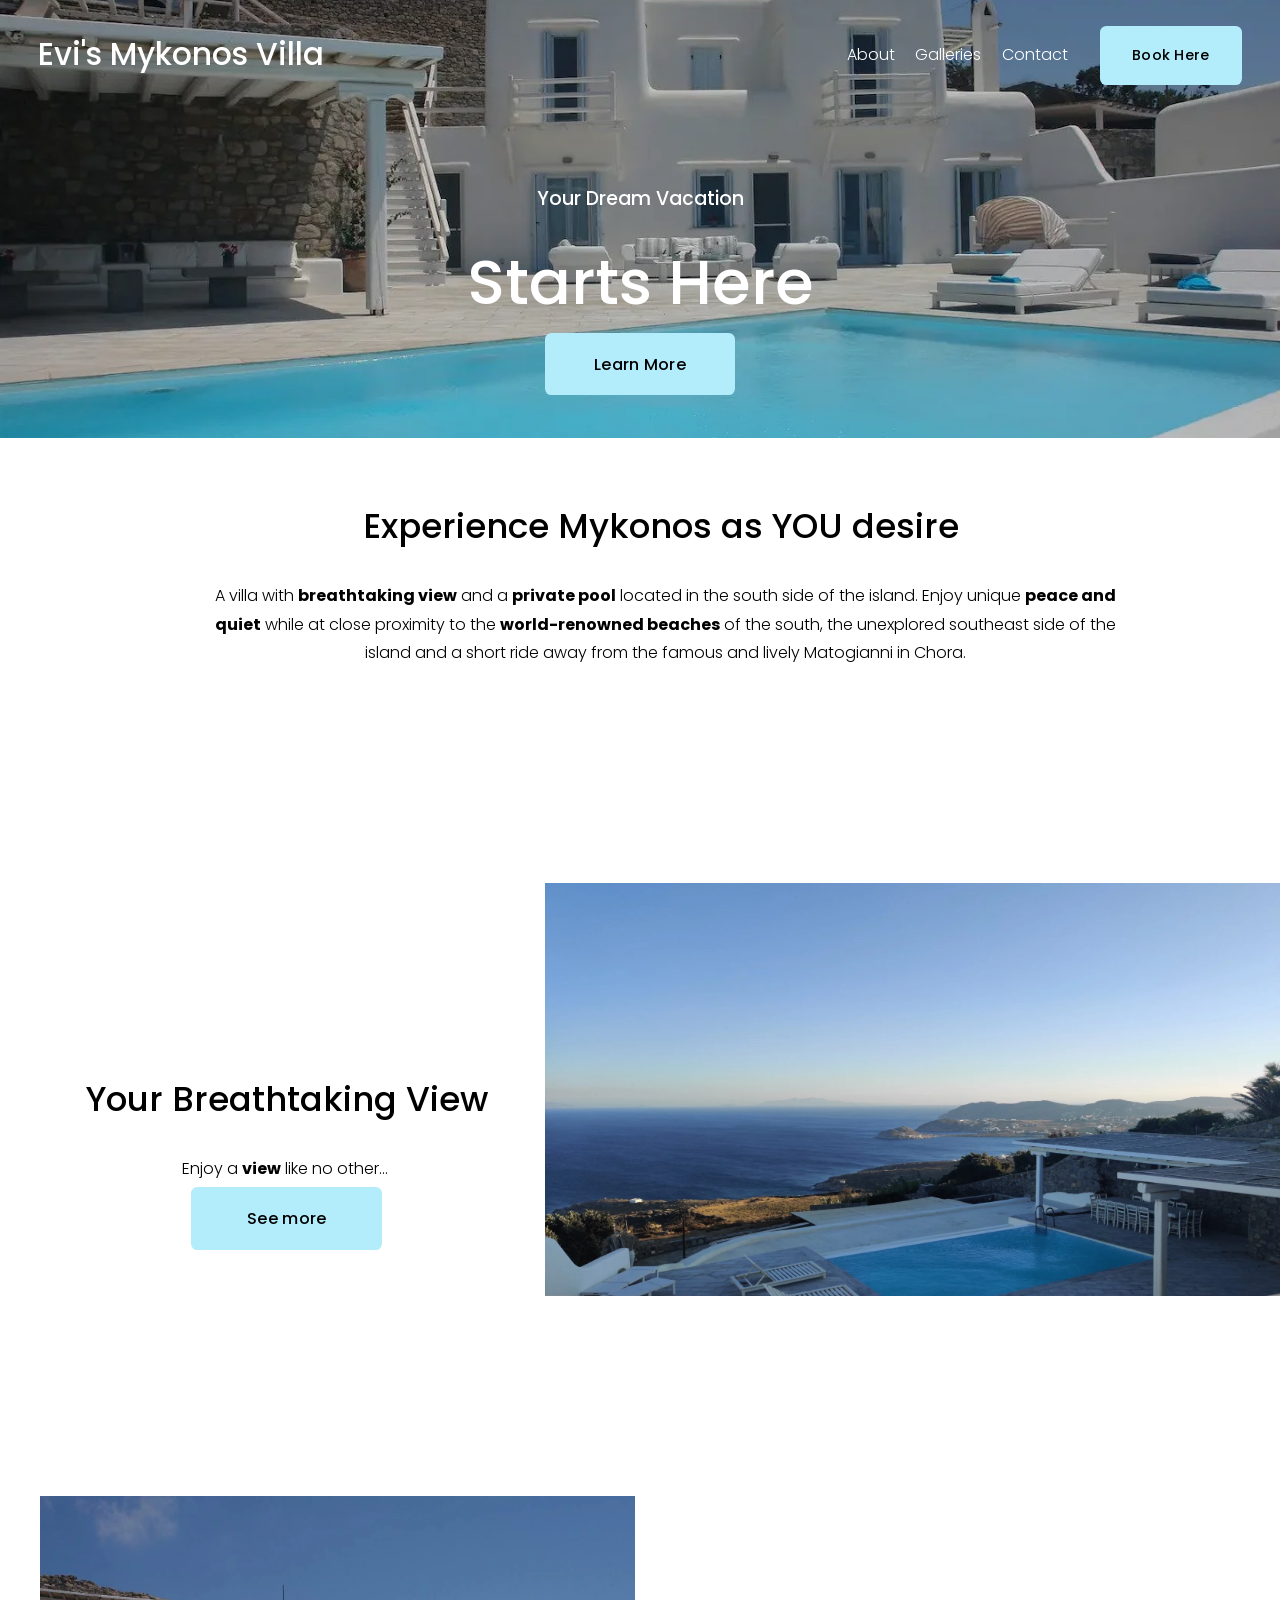
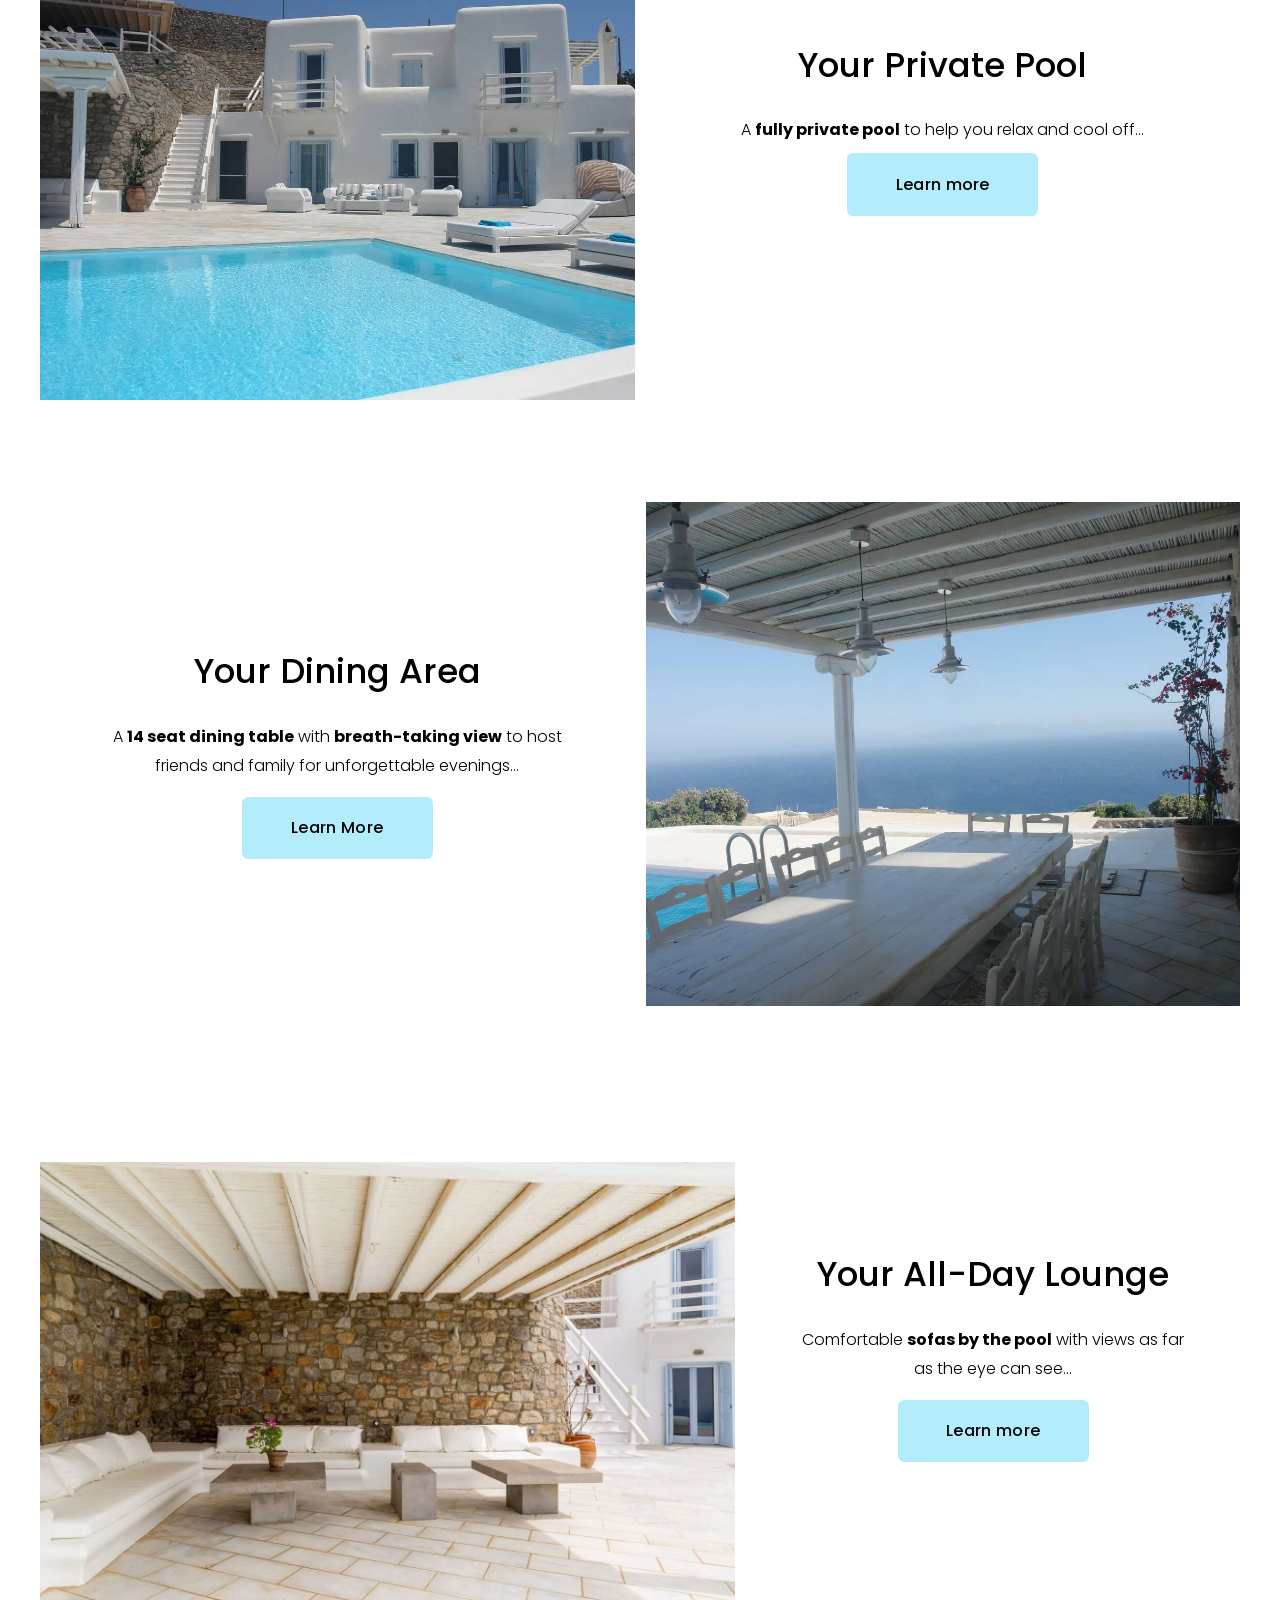
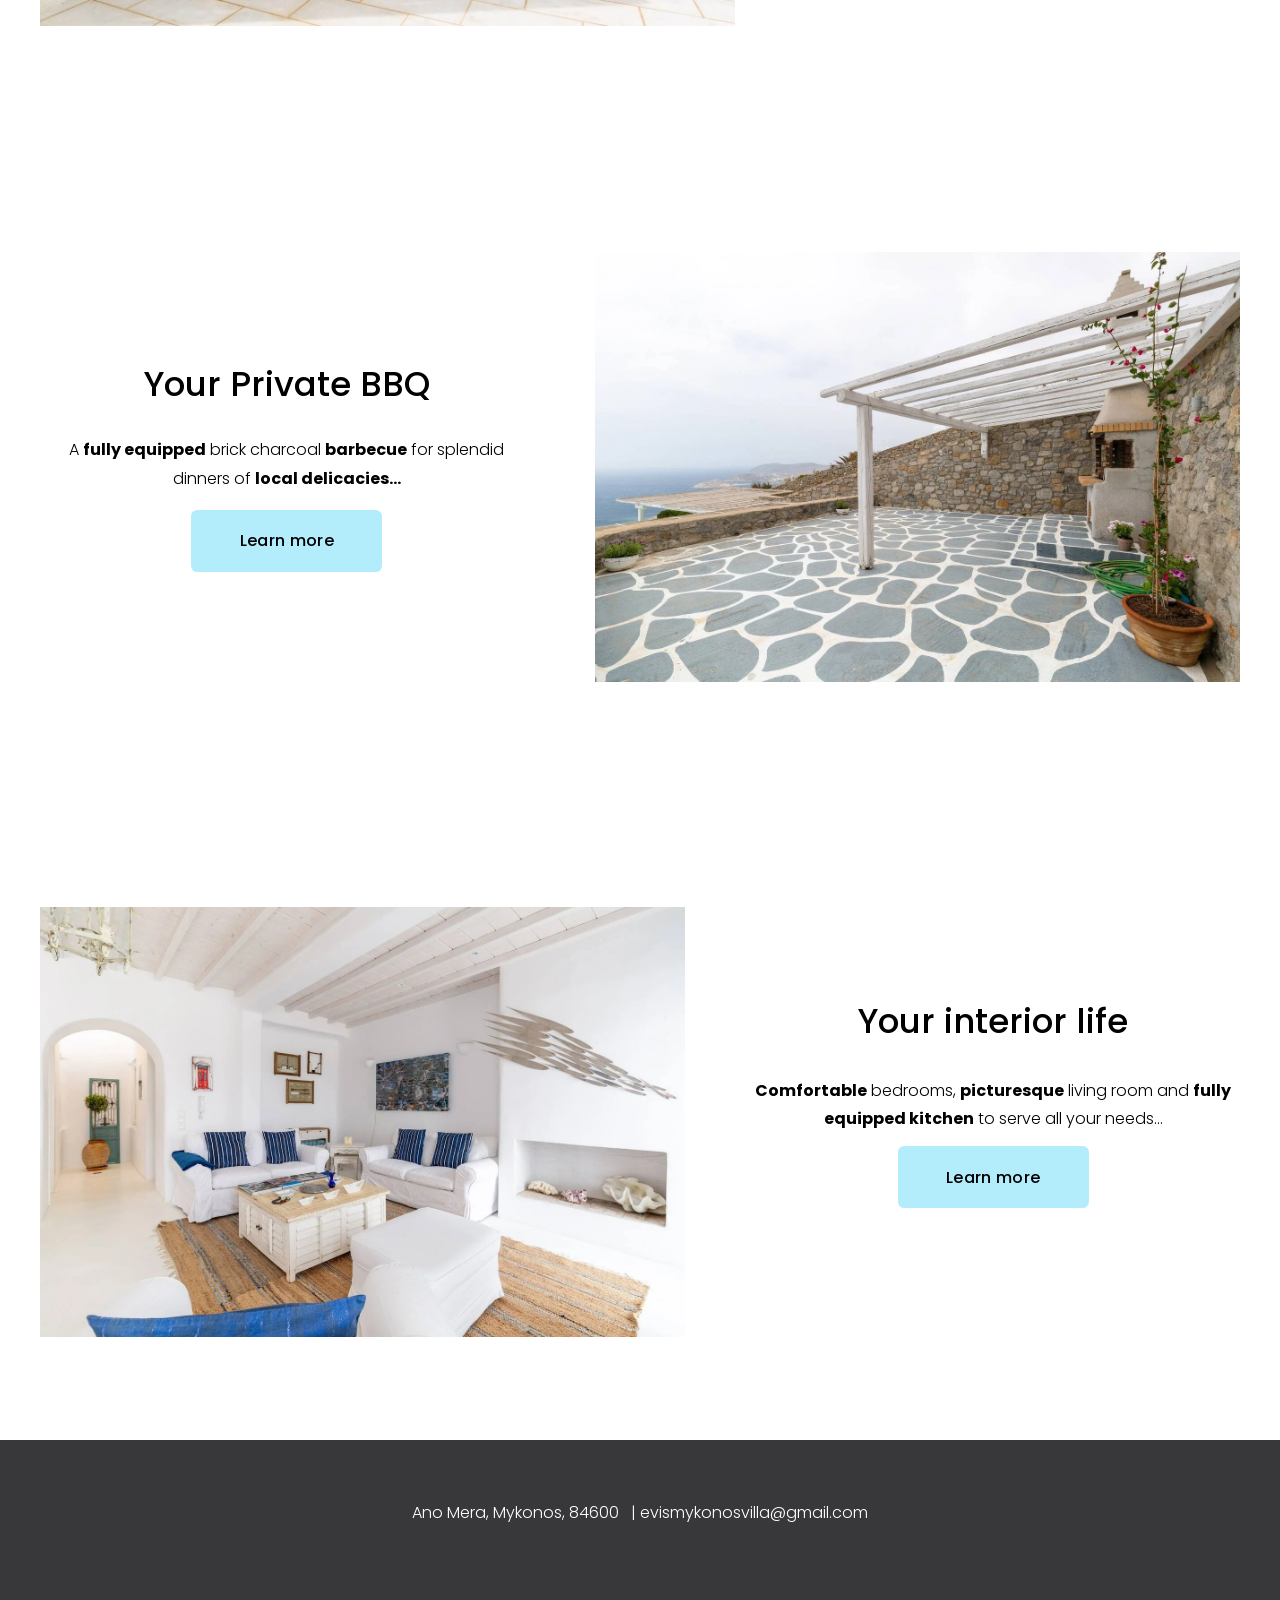
==== commit 094f5a54: "Remove mailing-list block; restore scroll fade-in animations Newsletter: - drop the newsletter secti" ====
--- a/index.html
+++ b/index.html
@@ -8,16 +8,16 @@
 <base href=""/>
 <meta charset="utf-8"/>
 <title>Evi's Mykonos Villa</title>
-<meta content="Sec-CH-UA-Platform-Version, Sec-CH-UA-Model" http-equiv="Accept-CH"/><link href="/favicon.svg" rel="icon" type="image/svg+xml"/>
-<link href="index.html" rel="canonical"/>
+<meta content="Sec-CH-UA-Platform-Version, Sec-CH-UA-Model" http-equiv="Accept-CH"/><link href="favicon.svg" rel="icon" type="image/svg+xml"/>
+<link href="https://evismykonosvilla.com/" rel="canonical"/>
 <meta content="Evi's Mykonos Villa" property="og:site_name"/>
 <meta content="Evi's Mykonos Villa" property="og:title"/>
-<meta content="https://evismykonosvilla.com" property="og:url"/>
+<meta content="https://evismykonosvilla.com/" property="og:url"/>
 <meta content="website" property="og:type"/>
 <meta content="Evi's Mykonos Villa" itemprop="name"/>
 <meta content="https://evismykonosvilla.com" itemprop="url"/>
 <meta content="Evi's Mykonos Villa" name="twitter:title"/>
-<meta content="https://evismykonosvilla.com" name="twitter:url"/>
+<meta content="https://evismykonosvilla.com/" name="twitter:url"/>
 <meta content="summary" name="twitter:card"/>
 <meta content="" name="description"/>
 <style data-sqsp-font-ids="6a3139e4691a2d058d1a1be6">
@@ -27,7 +27,7 @@
   font-style: italic;
   font-weight: 400;
   font-display: swap;
-  src: url('/assets/fonts/28866714-latin-ext.woff2') format('woff2');
+  src: url('assets/fonts/28866714-latin-ext.woff2') format('woff2');
   unicode-range: U+0100-02BA, U+02BD-02C5, U+02C7-02CC, U+02CE-02D7, U+02DD-02FF, U+0304, U+0308, U+0329, U+1D00-1DBF, U+1E00-1E9F, U+1EF2-1EFF, U+2020, U+20A0-20AB, U+20AD-20C0, U+2113, U+2C60-2C7F, U+A720-A7FF;
 }
 /* latin */
@@ -36,7 +36,7 @@
   font-style: italic;
   font-weight: 400;
   font-display: swap;
-  src: url('/assets/fonts/ab6b1da4-latin.woff2') format('woff2');
+  src: url('assets/fonts/ab6b1da4-latin.woff2') format('woff2');
   unicode-range: U+0000-00FF, U+0131, U+0152-0153, U+02BB-02BC, U+02C6, U+02DA, U+02DC, U+0304, U+0308, U+0329, U+2000-206F, U+20AC, U+2122, U+2191, U+2193, U+2212, U+2215, U+FEFF, U+FFFD;
 }
 /* devanagari */
@@ -47,7 +47,7 @@
   font-style: italic;
   font-weight: 500;
   font-display: swap;
-  src: url('/assets/fonts/7a2a42cb-latin.woff2') format('woff2');
+  src: url('assets/fonts/7a2a42cb-latin.woff2') format('woff2');
   unicode-range: U+0000-00FF, U+0131, U+0152-0153, U+02BB-02BC, U+02C6, U+02DA, U+02DC, U+0304, U+0308, U+0329, U+2000-206F, U+20AC, U+2122, U+2191, U+2193, U+2212, U+2215, U+FEFF, U+FFFD;
 }
 /* devanagari */
@@ -58,7 +58,7 @@
   font-style: italic;
   font-weight: 500;
   font-display: swap;
-  src: url('/assets/fonts/24961341-latin-ext.woff2') format('woff2');
+  src: url('assets/fonts/24961341-latin-ext.woff2') format('woff2');
   unicode-range: U+0100-02BA, U+02BD-02C5, U+02C7-02CC, U+02CE-02D7, U+02DD-02FF, U+0304, U+0308, U+0329, U+1D00-1DBF, U+1E00-1E9F, U+1EF2-1EFF, U+2020, U+20A0-20AB, U+20AD-20C0, U+2113, U+2C60-2C7F, U+A720-A7FF;
 }
 /* latin */
@@ -67,7 +67,7 @@
   font-style: normal;
   font-weight: 700;
   font-display: swap;
-  src: url('/assets/fonts/95402d3d-latin.woff2') format('woff2');
+  src: url('assets/fonts/95402d3d-latin.woff2') format('woff2');
   unicode-range: U+0000-00FF, U+0131, U+0152-0153, U+02BB-02BC, U+02C6, U+02DA, U+02DC, U+0304, U+0308, U+0329, U+2000-206F, U+20AC, U+2122, U+2191, U+2193, U+2212, U+2215, U+FEFF, U+FFFD;
 }
 /* devanagari */
@@ -78,7 +78,7 @@
   font-style: normal;
   font-weight: 700;
   font-display: swap;
-  src: url('/assets/fonts/ab5cf469-latin-ext.woff2') format('woff2');
+  src: url('assets/fonts/ab5cf469-latin-ext.woff2') format('woff2');
   unicode-range: U+0100-02BA, U+02BD-02C5, U+02C7-02CC, U+02CE-02D7, U+02DD-02FF, U+0304, U+0308, U+0329, U+1D00-1DBF, U+1E00-1E9F, U+1EF2-1EFF, U+2020, U+20A0-20AB, U+20AD-20C0, U+2113, U+2C60-2C7F, U+A720-A7FF;
 }
 /* latin-ext */
@@ -87,7 +87,7 @@
   font-style: italic;
   font-weight: 300;
   font-display: swap;
-  src: url('/assets/fonts/ea875279-latin-ext.woff2') format('woff2');
+  src: url('assets/fonts/ea875279-latin-ext.woff2') format('woff2');
   unicode-range: U+0100-02BA, U+02BD-02C5, U+02C7-02CC, U+02CE-02D7, U+02DD-02FF, U+0304, U+0308, U+0329, U+1D00-1DBF, U+1E00-1E9F, U+1EF2-1EFF, U+2020, U+20A0-20AB, U+20AD-20C0, U+2113, U+2C60-2C7F, U+A720-A7FF;
 }
 /* devanagari */
@@ -98,7 +98,7 @@
   font-style: italic;
   font-weight: 300;
   font-display: swap;
-  src: url('/assets/fonts/e1217d90-latin.woff2') format('woff2');
+  src: url('assets/fonts/e1217d90-latin.woff2') format('woff2');
   unicode-range: U+0000-00FF, U+0131, U+0152-0153, U+02BB-02BC, U+02C6, U+02DA, U+02DC, U+0304, U+0308, U+0329, U+2000-206F, U+20AC, U+2122, U+2191, U+2193, U+2212, U+2215, U+FEFF, U+FFFD;
 }
 /* latin-ext */
@@ -107,7 +107,7 @@
   font-style: normal;
   font-weight: 500;
   font-display: swap;
-  src: url('/assets/fonts/106cf02d-latin-ext.woff2') format('woff2');
+  src: url('assets/fonts/106cf02d-latin-ext.woff2') format('woff2');
   unicode-range: U+0100-02BA, U+02BD-02C5, U+02C7-02CC, U+02CE-02D7, U+02DD-02FF, U+0304, U+0308, U+0329, U+1D00-1DBF, U+1E00-1E9F, U+1EF2-1EFF, U+2020, U+20A0-20AB, U+20AD-20C0, U+2113, U+2C60-2C7F, U+A720-A7FF;
 }
 /* devanagari */
@@ -118,7 +118,7 @@
   font-style: normal;
   font-weight: 500;
   font-display: swap;
-  src: url('/assets/fonts/abb8d202-latin.woff2') format('woff2');
+  src: url('assets/fonts/abb8d202-latin.woff2') format('woff2');
   unicode-range: U+0000-00FF, U+0131, U+0152-0153, U+02BB-02BC, U+02C6, U+02DA, U+02DC, U+0304, U+0308, U+0329, U+2000-206F, U+20AC, U+2122, U+2191, U+2193, U+2212, U+2215, U+FEFF, U+FFFD;
 }
 /* latin-ext */
@@ -127,7 +127,7 @@
   font-style: normal;
   font-weight: 400;
   font-display: swap;
-  src: url('/assets/fonts/d03c0883-latin-ext.woff2') format('woff2');
+  src: url('assets/fonts/d03c0883-latin-ext.woff2') format('woff2');
   unicode-range: U+0100-02BA, U+02BD-02C5, U+02C7-02CC, U+02CE-02D7, U+02DD-02FF, U+0304, U+0308, U+0329, U+1D00-1DBF, U+1E00-1E9F, U+1EF2-1EFF, U+2020, U+20A0-20AB, U+20AD-20C0, U+2113, U+2C60-2C7F, U+A720-A7FF;
 }
 /* latin */
@@ -136,7 +136,7 @@
   font-style: normal;
   font-weight: 400;
   font-display: swap;
-  src: url('/assets/fonts/da0c3c0d-latin.woff2') format('woff2');
+  src: url('assets/fonts/da0c3c0d-latin.woff2') format('woff2');
   unicode-range: U+0000-00FF, U+0131, U+0152-0153, U+02BB-02BC, U+02C6, U+02DA, U+02DC, U+0304, U+0308, U+0329, U+2000-206F, U+20AC, U+2122, U+2191, U+2193, U+2212, U+2215, U+FEFF, U+FFFD;
 }
 /* devanagari */
@@ -149,7 +149,7 @@
   font-style: normal;
   font-weight: 300;
   font-display: swap;
-  src: url('/assets/fonts/00d1a230-latin.woff2') format('woff2');
+  src: url('assets/fonts/00d1a230-latin.woff2') format('woff2');
   unicode-range: U+0000-00FF, U+0131, U+0152-0153, U+02BB-02BC, U+02C6, U+02DA, U+02DC, U+0304, U+0308, U+0329, U+2000-206F, U+20AC, U+2122, U+2191, U+2193, U+2212, U+2215, U+FEFF, U+FFFD;
 }
 /* latin-ext */
@@ -158,7 +158,7 @@
   font-style: normal;
   font-weight: 300;
   font-display: swap;
-  src: url('/assets/fonts/e7e7e312-latin-ext.woff2') format('woff2');
+  src: url('assets/fonts/e7e7e312-latin-ext.woff2') format('woff2');
   unicode-range: U+0100-02BA, U+02BD-02C5, U+02C7-02CC, U+02CE-02D7, U+02DD-02FF, U+0304, U+0308, U+0329, U+1D00-1DBF, U+1E00-1E9F, U+1EF2-1EFF, U+2020, U+20A0-20AB, U+20AD-20C0, U+2113, U+2C60-2C7F, U+A720-A7FF;
 }
 /* latin-ext */
@@ -167,7 +167,7 @@
   font-style: italic;
   font-weight: 700;
   font-display: swap;
-  src: url('/assets/fonts/e5441b3f-latin-ext.woff2') format('woff2');
+  src: url('assets/fonts/e5441b3f-latin-ext.woff2') format('woff2');
   unicode-range: U+0100-02BA, U+02BD-02C5, U+02C7-02CC, U+02CE-02D7, U+02DD-02FF, U+0304, U+0308, U+0329, U+1D00-1DBF, U+1E00-1E9F, U+1EF2-1EFF, U+2020, U+20A0-20AB, U+20AD-20C0, U+2113, U+2C60-2C7F, U+A720-A7FF;
 }
 /* devanagari */
@@ -178,13 +178,13 @@
   font-style: italic;
   font-weight: 700;
   font-display: swap;
-  src: url('/assets/fonts/67451c8f-latin.woff2') format('woff2');
+  src: url('assets/fonts/67451c8f-latin.woff2') format('woff2');
   unicode-range: U+0000-00FF, U+0131, U+0152-0153, U+02BB-02BC, U+02C6, U+02DA, U+02DC, U+0304, U+0308, U+0329, U+2000-206F, U+20AC, U+2122, U+2191, U+2193, U+2212, U+2215, U+FEFF, U+FFFD;
 }
 </style>
-<link href="/assets/css/website.components.imageFluid.styles.css" rel="stylesheet" type="text/css"/><link href="/assets/css/website.components.button.styles.css" rel="stylesheet" type="text/css"/><link href="/assets/css/website.components.html.styles.css" rel="stylesheet" type="text/css"/><script type="application/ld+json">{"url":"https://evismykonosvilla.com","name":"Evi's Mykonos Villa","@context":"http://schema.org","@type":"WebSite"}</script><link href="/assets/css/site.css" rel="stylesheet" type="text/css"/><link href="/assets/css/static.css" rel="stylesheet" type="text/css"/>
+<link href="assets/css/website.components.imageFluid.styles.css" rel="stylesheet" type="text/css"/><link href="assets/css/website.components.button.styles.css" rel="stylesheet" type="text/css"/><link href="assets/css/website.components.html.styles.css" rel="stylesheet" type="text/css"/><script type="application/ld+json">{"url":"https://evismykonosvilla.com","name":"Evi's Mykonos Villa","@context":"http://schema.org","@type":"WebSite"}</script><link href="assets/css/site.css" rel="stylesheet" type="text/css"/><link href="assets/css/static.css" rel="stylesheet" type="text/css"/>
 <!-- End of Squarespace Headers -->
-<link href="/assets/css/gallery-fix.css" rel="stylesheet"/></head>
+<link href="assets/css/gallery-fix.css" rel="stylesheet"/></head>
 <body class="tweak-blog-alternating-side-by-side-width-inset tweak-blog-alternating-side-by-side-image-aspect-ratio-11-square tweak-blog-alternating-side-by-side-text-alignment-left tweak-blog-alternating-side-by-side-read-more-style-show tweak-blog-alternating-side-by-side-image-text-alignment-middle tweak-blog-alternating-side-by-side-delimiter-dash tweak-blog-alternating-side-by-side-meta-position-top tweak-blog-alternating-side-by-side-primary-meta-categories tweak-blog-alternating-side-by-side-secondary-meta-date tweak-blog-alternating-side-by-side-excerpt-show image-block-poster-text-alignment-center image-block-card-content-position-center image-block-card-text-alignment-center image-block-overlap-content-position-center image-block-overlap-text-alignment-opposite image-block-collage-content-position-top image-block-collage-text-alignment-left image-block-stack-text-alignment-left form-use-theme-colors form-field-style-solid form-field-shape-square form-field-border-all form-field-checkbox-type-icon form-field-checkbox-fill-solid form-field-checkbox-color-inverted form-field-checkbox-shape-square form-field-checkbox-layout-stack form-field-radio-type-icon form-field-radio-fill-solid form-field-radio-color-normal form-field-radio-shape-pill form-field-radio-layout-stack form-field-survey-fill-solid form-field-survey-color-normal form-field-survey-shape-pill form-field-hover-focus-outline form-submit-button-style-label tweak-global-animations-enabled tweak-global-animations-complexity-level-detailed tweak-global-animations-animation-style-fade tweak-global-animations-animation-type-fade tweak-global-animations-animation-curve-ease tweak-blog-masonry-width-full tweak-blog-masonry-text-alignment-center tweak-blog-masonry-primary-meta-categories tweak-blog-masonry-secondary-meta-date tweak-blog-masonry-meta-position-top tweak-blog-masonry-read-more-style-show tweak-blog-masonry-delimiter-space tweak-blog-masonry-image-placement-above tweak-blog-masonry-excerpt-show tweak-portfolio-grid-overlay-width-full tweak-portfolio-grid-overlay-height-small tweak-portfolio-grid-overlay-image-aspect-ratio-43-four-three tweak-portfolio-grid-overlay-text-placement-center tweak-portfolio-grid-overlay-show-text-after-hover tweak-blog-single-column-width-inset tweak-blog-single-column-text-alignment-center tweak-blog-single-column-image-placement-above tweak-blog-single-column-delimiter-bullet tweak-blog-single-column-read-more-style-hide tweak-blog-single-column-primary-meta-categories tweak-blog-single-column-secondary-meta-date tweak-blog-single-column-meta-position-top tweak-blog-single-column-content-full-post header-width-full tweak-transparent-header tweak-fixed-header-style-scroll-back tweak-blog-item-width-narrow tweak-blog-item-text-alignment-left tweak-blog-item-meta-position-above-title tweak-blog-item-show-categories tweak-blog-item-show-date tweak-blog-item-show-author-name tweak-blog-item-show-author-profile tweak-blog-item-delimiter-dash tweak-blog-side-by-side-width-inset tweak-blog-side-by-side-image-placement-left tweak-blog-side-by-side-image-aspect-ratio-11-square tweak-blog-side-by-side-primary-meta-categories tweak-blog-side-by-side-secondary-meta-date tweak-blog-side-by-side-meta-position-top tweak-blog-side-by-side-text-alignment-left tweak-blog-side-by-side-image-text-alignment-middle tweak-blog-side-by-side-read-more-style-show tweak-blog-side-by-side-delimiter-bullet tweak-blog-side-by-side-excerpt-show primary-button-style-solid primary-button-shape-rounded secondary-button-style-solid secondary-button-shape-rounded tertiary-button-style-solid tertiary-button-shape-rounded tweak-events-stacked-width-inset tweak-events-stacked-height-small tweak-events-stacked-show-past-events tweak-events-stacked-show-thumbnails tweak-events-stacked-thumbnail-size-32-standard tweak-events-stacked-date-style-side-tag tweak-events-stacked-show-time tweak-events-stacked-show-location tweak-events-stacked-ical-gcal-links tweak-events-stacked-show-excerpt tweak-blog-basic-grid-width-inset tweak-blog-basic-grid-image-aspect-ratio-169-widescreen tweak-blog-basic-grid-text-alignment-center tweak-blog-basic-grid-delimiter-bullet tweak-blog-basic-grid-image-placement-above tweak-blog-basic-grid-read-more-style-show tweak-blog-basic-grid-primary-meta-categories tweak-blog-basic-grid-secondary-meta-date tweak-blog-basic-grid-excerpt-show tweak-portfolio-grid-basic-width-inset tweak-portfolio-grid-basic-height-medium tweak-portfolio-grid-basic-image-aspect-ratio-43-four-three tweak-portfolio-grid-basic-text-alignment-left tweak-portfolio-grid-basic-hover-effect-zoom header-overlay-alignment-center tweak-portfolio-index-background-link-format-stacked tweak-portfolio-index-background-width-full-bleed tweak-portfolio-index-background-height-large tweak-portfolio-index-background-vertical-alignment-middle tweak-portfolio-index-background-horizontal-alignment-center tweak-portfolio-index-background-delimiter-none tweak-portfolio-index-background-animation-type-fade tweak-portfolio-index-background-animation-duration-medium tweak-portfolio-hover-follow-layout-inline tweak-portfolio-hover-follow-delimiter-bullet tweak-portfolio-hover-follow-animation-type-fade tweak-portfolio-hover-follow-animation-duration-fast tweak-portfolio-hover-static-layout-inline tweak-portfolio-hover-static-front tweak-portfolio-hover-static-delimiter-hyphen tweak-portfolio-hover-static-animation-type-fade tweak-portfolio-hover-static-animation-duration-fast hide-opentable-icons opentable-style-dark tweak-product-quick-view-button-style-floating tweak-product-quick-view-button-position-bottom tweak-product-quick-view-lightbox-excerpt-display-truncate tweak-product-quick-view-lightbox-show-arrows tweak-product-quick-view-lightbox-show-close-button tweak-product-quick-view-lightbox-controls-weight-light native-currency-code-eur collection-6301ff0f498b67220a31a918 collection-type-page collection-layout-default homepage mobile-style-available sqs-seven-one" id="collection-6301ff0f498b67220a31a918" tabindex="-1">
 <div class="clearfix site-wrapper" id="siteWrapper">
 <header class="black header theme-col--primary" data-controller="Header" data-current-styles='{
@@ -448,7 +448,7 @@
 </svg>
 <div class="sqs-announcement-bar-dropzone"></div>
 <div class="header-announcement-bar-wrapper">
-<a class="header-skip-link sqs-button-element--primary" href="/index.html#page">
+<a class="header-skip-link sqs-button-element--primary" href="#page">
         Skip to Content
       </a>
 <style>
@@ -476,7 +476,7 @@
 <!-- Title -->
 <div class="header-title" data-animation-role="header-element">
 <div class="header-title-text">
-<a data-animation-role="header-element" href="/" id="site-title">Evi's Mykonos Villa</a>
+<a data-animation-role="header-element" href="./" id="site-title">Evi's Mykonos Villa</a>
 </div>
 </div>
 <!-- Nav -->
@@ -484,35 +484,35 @@
 <div class="header-nav-wrapper">
 <nav class="header-nav-list">
 <div class="header-nav-item header-nav-item--folder">
-<button aria-controls="about" aria-expanded="false" class="header-nav-folder-title" data-animation-role="header-element" data-href="/about-1">
+<button aria-controls="about" aria-expanded="false" class="header-nav-folder-title" data-animation-role="header-element" data-href="about-1">
 <span class="header-nav-folder-title-text">
         About
       </span>
 </button>
 <div class="header-nav-folder-content" id="about">
 <div class="header-nav-folder-item">
-<a href="/about-1/">
+<a href="about-1/">
 <span class="header-nav-folder-item-content">
                   Summary
                 </span>
 </a>
 </div>
 <div class="header-nav-folder-item">
-<a href="/interior/">
+<a href="interior/">
 <span class="header-nav-folder-item-content">
                   Interior
                 </span>
 </a>
 </div>
 <div class="header-nav-folder-item">
-<a href="/bedrooms/">
+<a href="bedrooms/">
 <span class="header-nav-folder-item-content">
                   Bedrooms
                 </span>
 </a>
 </div>
 <div class="header-nav-folder-item">
-<a href="/location/">
+<a href="location/">
 <span class="header-nav-folder-item-content">
                   Location
                 </span>
@@ -521,42 +521,42 @@
 </div>
 </div>
 <div class="header-nav-item header-nav-item--folder">
-<button aria-controls="galleries" aria-expanded="false" class="header-nav-folder-title" data-animation-role="header-element" data-href="/galleries">
+<button aria-controls="galleries" aria-expanded="false" class="header-nav-folder-title" data-animation-role="header-element" data-href="galleries">
 <span class="header-nav-folder-title-text">
         Galleries
       </span>
 </button>
 <div class="header-nav-folder-content" id="galleries">
 <div class="header-nav-folder-item">
-<a href="/galleries/">
+<a href="galleries/">
 <span class="header-nav-folder-item-content">
                   Pool
                 </span>
 </a>
 </div>
 <div class="header-nav-folder-item">
-<a href="/view/">
+<a href="view/">
 <span class="header-nav-folder-item-content">
                   View
                 </span>
 </a>
 </div>
 <div class="header-nav-folder-item">
-<a href="/seating/">
+<a href="seating/">
 <span class="header-nav-folder-item-content">
                   Seating
                 </span>
 </a>
 </div>
 <div class="header-nav-folder-item">
-<a href="/table/">
+<a href="table/">
 <span class="header-nav-folder-item-content">
                   Dining Table
                 </span>
 </a>
 </div>
 <div class="header-nav-folder-item">
-<a href="/bbq/">
+<a href="bbq/">
 <span class="header-nav-folder-item-content">
                   BBQ
                 </span>
@@ -565,7 +565,7 @@
 </div>
 </div>
 <div class="header-nav-item header-nav-item--collection">
-<a data-animation-role="header-element" href="/contact/">
+<a data-animation-role="header-element" href="contact/">
         Contact
       </a>
 </div>
@@ -616,7 +616,7 @@
 <!-- Title -->
 <div class="header-title" data-animation-role="header-element">
 <div class="header-title-text">
-<a data-animation-role="header-element" href="/" id="site-title">Evi's Mykonos Villa</a>
+<a data-animation-role="header-element" href="./" id="site-title">Evi's Mykonos Villa</a>
 </div>
 </div>
 <!-- Nav -->
@@ -624,35 +624,35 @@
 <div class="header-nav-wrapper">
 <nav class="header-nav-list">
 <div class="header-nav-item header-nav-item--folder">
-<button aria-controls="about" aria-expanded="false" class="header-nav-folder-title" data-animation-role="header-element" data-href="/about-1">
+<button aria-controls="about" aria-expanded="false" class="header-nav-folder-title" data-animation-role="header-element" data-href="about-1">
 <span class="header-nav-folder-title-text">
         About
       </span>
 </button>
 <div class="header-nav-folder-content" id="about">
 <div class="header-nav-folder-item">
-<a href="/about-1/">
+<a href="about-1/">
 <span class="header-nav-folder-item-content">
                   Summary
                 </span>
 </a>
 </div>
 <div class="header-nav-folder-item">
-<a href="/interior/">
+<a href="interior/">
 <span class="header-nav-folder-item-content">
                   Interior
                 </span>
 </a>
 </div>
 <div class="header-nav-folder-item">
-<a href="/bedrooms/">
+<a href="bedrooms/">
 <span class="header-nav-folder-item-content">
                   Bedrooms
                 </span>
 </a>
 </div>
 <div class="header-nav-folder-item">
-<a href="/location/">
+<a href="location/">
 <span class="header-nav-folder-item-content">
                   Location
                 </span>
@@ -661,42 +661,42 @@
 </div>
 </div>
 <div class="header-nav-item header-nav-item--folder">
-<button aria-controls="galleries" aria-expanded="false" class="header-nav-folder-title" data-animation-role="header-element" data-href="/galleries">
+<button aria-controls="galleries" aria-expanded="false" class="header-nav-folder-title" data-animation-role="header-element" data-href="galleries">
 <span class="header-nav-folder-title-text">
         Galleries
       </span>
 </button>
 <div class="header-nav-folder-content" id="galleries">
 <div class="header-nav-folder-item">
-<a href="/galleries/">
+<a href="galleries/">
 <span class="header-nav-folder-item-content">
                   Pool
                 </span>
 </a>
 </div>
 <div class="header-nav-folder-item">
-<a href="/view/">
+<a href="view/">
 <span class="header-nav-folder-item-content">
                   View
                 </span>
 </a>
 </div>
 <div class="header-nav-folder-item">
-<a href="/seating/">
+<a href="seating/">
 <span class="header-nav-folder-item-content">
                   Seating
                 </span>
 </a>
 </div>
 <div class="header-nav-folder-item">
-<a href="/table/">
+<a href="table/">
 <span class="header-nav-folder-item-content">
                   Dining Table
                 </span>
 </a>
 </div>
 <div class="header-nav-folder-item">
-<a href="/bbq/">
+<a href="bbq/">
 <span class="header-nav-folder-item-content">
                   BBQ
                 </span>
@@ -705,7 +705,7 @@
 </div>
 </div>
 <div class="header-nav-item header-nav-item--collection">
-<a data-animation-role="header-element" href="/contact/">
+<a data-animation-role="header-element" href="contact/">
         Contact
       </a>
 </div>
@@ -941,7 +941,7 @@
 <!-- Menu Navigation -->
 <div class="header-menu-nav-wrapper">
 <div class="container header-menu-nav-item">
-<a data-folder-id="/about-1" href="/about-1/">
+<a data-folder-id="/about-1" href="about-1/">
 <div class="header-menu-nav-item-content header-menu-nav-item-content-folder">
 <span class="visually-hidden">Folder:</span>
 <span class="header-nav-folder-title-text">About</span>
@@ -951,33 +951,33 @@
 <div class="header-menu-nav-folder" data-folder="/about-1">
 <div class="header-menu-nav-folder-content">
 <div class="header-menu-controls container header-menu-nav-item">
-<a class="header-menu-controls-control header-menu-controls-control--active" data-action="back" href="/">
+<a class="header-menu-controls-control header-menu-controls-control--active" data-action="back" href="./">
 <span>Back</span>
 </a>
 </div>
 <div class="container header-menu-nav-item">
-<a href="/about-1/">
+<a href="about-1/">
 <div class="header-menu-nav-item-content">
                         Summary
                       </div>
 </a>
 </div>
 <div class="container header-menu-nav-item">
-<a href="/interior/">
+<a href="interior/">
 <div class="header-menu-nav-item-content">
                         Interior
                       </div>
 </a>
 </div>
 <div class="container header-menu-nav-item">
-<a href="/bedrooms/">
+<a href="bedrooms/">
 <div class="header-menu-nav-item-content">
                         Bedrooms
                       </div>
 </a>
 </div>
 <div class="container header-menu-nav-item">
-<a href="/location/">
+<a href="location/">
 <div class="header-menu-nav-item-content">
                         Location
                       </div>
@@ -986,7 +986,7 @@
 </div>
 </div>
 <div class="container header-menu-nav-item">
-<a data-folder-id="/galleries" href="/galleries/">
+<a data-folder-id="/galleries" href="galleries/">
 <div class="header-menu-nav-item-content header-menu-nav-item-content-folder">
 <span class="visually-hidden">Folder:</span>
 <span class="header-nav-folder-title-text">Galleries</span>
@@ -996,40 +996,40 @@
 <div class="header-menu-nav-folder" data-folder="/galleries">
 <div class="header-menu-nav-folder-content">
 <div class="header-menu-controls container header-menu-nav-item">
-<a class="header-menu-controls-control header-menu-controls-control--active" data-action="back" href="/">
+<a class="header-menu-controls-control header-menu-controls-control--active" data-action="back" href="./">
 <span>Back</span>
 </a>
 </div>
 <div class="container header-menu-nav-item">
-<a href="/galleries/">
+<a href="galleries/">
 <div class="header-menu-nav-item-content">
                         Pool
                       </div>
 </a>
 </div>
 <div class="container header-menu-nav-item">
-<a href="/view/">
+<a href="view/">
 <div class="header-menu-nav-item-content">
                         View
                       </div>
 </a>
 </div>
 <div class="container header-menu-nav-item">
-<a href="/seating/">
+<a href="seating/">
 <div class="header-menu-nav-item-content">
                         Seating
                       </div>
 </a>
 </div>
 <div class="container header-menu-nav-item">
-<a href="/table/">
+<a href="table/">
 <div class="header-menu-nav-item-content">
                         Dining Table
                       </div>
 </a>
 </div>
 <div class="container header-menu-nav-item">
-<a href="/bbq/">
+<a href="bbq/">
 <div class="header-menu-nav-item-content">
                         BBQ
                       </div>
@@ -1038,7 +1038,7 @@
 </div>
 </div>
 <div class="container header-menu-nav-item header-menu-nav-item--collection">
-<a href="/contact/">
+<a href="contact/">
 <div class="header-menu-nav-item-content">
                   Contact
                 </div>
@@ -1153,7 +1153,7 @@
                                                                                                                                                                                             }' data-fluid-engine-section="" data-section-id="6301ff0f498b67220a31a91b" data-section-theme="black" data-sqsp-section="fluid-engine" data-test="page-section">
 <div class="section-border">
 <div class="section-background">
-<img alt="" data-image-dimensions="1440x960" data-image-focal-point="0.5,0.5" data-loader="sqs" decoding="async" elementtiming="nbf-background" fetchpriority="high" height="960" sizes="(max-width: 799px) 200vw, 100vw" src="/assets/img/f6baf800-3e96-4c41-927e-a3c97c0be713/mykonos_front.jpg" srcset="/assets/img/f6baf800-3e96-4c41-927e-a3c97c0be713/mykonos_front.jpg 100w, /assets/img/f6baf800-3e96-4c41-927e-a3c97c0be713/mykonos_front.jpg 300w, /assets/img/f6baf800-3e96-4c41-927e-a3c97c0be713/mykonos_front.jpg 500w, /assets/img/f6baf800-3e96-4c41-927e-a3c97c0be713/mykonos_front.jpg 750w, /assets/img/f6baf800-3e96-4c41-927e-a3c97c0be713/mykonos_front.jpg 1000w, /assets/img/f6baf800-3e96-4c41-927e-a3c97c0be713/mykonos_front.jpg 1500w, /assets/img/f6baf800-3e96-4c41-927e-a3c97c0be713/mykonos_front.jpg 2500w" style="display:block;object-position: 50% 50%" width="1440"/>
+<img alt="" data-image-dimensions="1440x960" data-image-focal-point="0.5,0.5" data-loader="sqs" decoding="async" elementtiming="nbf-background" fetchpriority="high" height="960" sizes="(max-width: 799px) 200vw, 100vw" src="assets/img/f6baf800-3e96-4c41-927e-a3c97c0be713/mykonos_front.jpg" srcset="assets/img/f6baf800-3e96-4c41-927e-a3c97c0be713/mykonos_front.jpg 100w, assets/img/f6baf800-3e96-4c41-927e-a3c97c0be713/mykonos_front.jpg 300w, assets/img/f6baf800-3e96-4c41-927e-a3c97c0be713/mykonos_front.jpg 500w, assets/img/f6baf800-3e96-4c41-927e-a3c97c0be713/mykonos_front.jpg 750w, assets/img/f6baf800-3e96-4c41-927e-a3c97c0be713/mykonos_front.jpg 1000w, assets/img/f6baf800-3e96-4c41-927e-a3c97c0be713/mykonos_front.jpg 1500w, assets/img/f6baf800-3e96-4c41-927e-a3c97c0be713/mykonos_front.jpg 2500w" style="display:block;object-position: 50% 50%" width="1440"/>
 <div class="section-background-overlay" style="opacity: 0.15;"></div>
 </div>
 </div>
@@ -1337,7 +1337,7 @@
 </div>
 </div></div></div><div class="fe-block fe-block-54b482eebc3c5e92b128"><div class="sqs-block website-component-block sqs-block-website-component sqs-block-button button-block" data-block-css='["/assets/css/website.components.button.styles.css"]' data-block-scripts='["https://definitions.sqspcdn.com/website-component-definition/static-assets/website.components.button/554aa4d8-4c62-47a2-b07d-82dd48c219eb_1031/website.components.button.visitor.js"]' data-block-type="1337" data-definition-name="website.components.button" data-sqsp-block="button" data-website-component-id="54b482eebc3c5e92b128" id="block-54b482eebc3c5e92b128"><div class="sqs-block-content">
 <div class="sqs-block-button-container sqs-button-block-container-system_desktop sqs-block-button-container--center sqs-stretched" data-animation-role="button" data-button-size="medium" data-button-type="primary">
-<a class="sqs-block-button-element--medium sqs-button-element--primary sqs-block-button-element" data-sqsp-button="" href="/about-1/">
+<a class="sqs-block-button-element--medium sqs-button-element--primary sqs-block-button-element" data-sqsp-button="" href="about-1/">
     Learn More
   </a>
 </div>
@@ -1735,7 +1735,7 @@
 <div class="fluid-image-container sqs-image-content js-image-container visitor-mode" data-sqsp-image-block-image-container="">
 <div class="js-content-mode-element-wrapper js-content-mode-element-system_desktop">
 <div class="js-content-mode-element content-fit">
-<img alt="" data-image-dimensions="1920x1080" data-image-focal-point="0.5,0.5" data-licensed-asset-preview="false" data-loader="sqs" data-sqsp-image-block-image="" data-stretch="false" decoding="async" elementtiming="system-image-block" fetchpriority="auto" height="1080" sizes="auto, (max-width: 640px) 100vw, (max-width: 767px) 100.00vw, 100.00vw" src="/assets/img/ee15220f-b5f5-4ff2-bdf7-3eff01d3e94e/IMG_20220617_194614_1920_1080.jpg" srcset="/assets/img/ee15220f-b5f5-4ff2-bdf7-3eff01d3e94e/IMG_20220617_194614_1920_1080.jpg 100w, /assets/img/ee15220f-b5f5-4ff2-bdf7-3eff01d3e94e/IMG_20220617_194614_1920_1080.jpg 300w, /assets/img/ee15220f-b5f5-4ff2-bdf7-3eff01d3e94e/IMG_20220617_194614_1920_1080.jpg 500w, /assets/img/ee15220f-b5f5-4ff2-bdf7-3eff01d3e94e/IMG_20220617_194614_1920_1080.jpg 750w, /assets/img/ee15220f-b5f5-4ff2-bdf7-3eff01d3e94e/IMG_20220617_194614_1920_1080.jpg 1000w, /assets/img/ee15220f-b5f5-4ff2-bdf7-3eff01d3e94e/IMG_20220617_194614_1920_1080.jpg 1500w, /assets/img/ee15220f-b5f5-4ff2-bdf7-3eff01d3e94e/IMG_20220617_194614_1920_1080.jpg 2500w" style="display:block;object-position: var(--image-component-focal-point);object-fit: var(--image-component-object-fit);" width="1920"/>
+<img alt="" data-image-dimensions="1920x1080" data-image-focal-point="0.5,0.5" data-licensed-asset-preview="false" data-loader="sqs" data-sqsp-image-block-image="" data-stretch="false" decoding="async" elementtiming="system-image-block" fetchpriority="auto" height="1080" sizes="auto, (max-width: 640px) 100vw, (max-width: 767px) 100.00vw, 100.00vw" src="assets/img/ee15220f-b5f5-4ff2-bdf7-3eff01d3e94e/IMG_20220617_194614_1920_1080.jpg" srcset="assets/img/ee15220f-b5f5-4ff2-bdf7-3eff01d3e94e/IMG_20220617_194614_1920_1080.jpg 100w, assets/img/ee15220f-b5f5-4ff2-bdf7-3eff01d3e94e/IMG_20220617_194614_1920_1080.jpg 300w, assets/img/ee15220f-b5f5-4ff2-bdf7-3eff01d3e94e/IMG_20220617_194614_1920_1080.jpg 500w, assets/img/ee15220f-b5f5-4ff2-bdf7-3eff01d3e94e/IMG_20220617_194614_1920_1080.jpg 750w, assets/img/ee15220f-b5f5-4ff2-bdf7-3eff01d3e94e/IMG_20220617_194614_1920_1080.jpg 1000w, assets/img/ee15220f-b5f5-4ff2-bdf7-3eff01d3e94e/IMG_20220617_194614_1920_1080.jpg 1500w, assets/img/ee15220f-b5f5-4ff2-bdf7-3eff01d3e94e/IMG_20220617_194614_1920_1080.jpg 2500w" style="display:block;object-position: var(--image-component-focal-point);object-fit: var(--image-component-object-fit);" width="1920"/>
 <div class="fluidImageOverlay"></div>
 </div>
 </div>
@@ -1844,7 +1844,7 @@
 </div>
 </div></div></div><div class="fe-block fe-block-yui_3_17_2_1_1661064872248_1513982"><div class="sqs-block website-component-block sqs-block-website-component sqs-block-button button-block" data-block-css='["/assets/css/website.components.button.styles.css"]' data-block-scripts='["https://definitions.sqspcdn.com/website-component-definition/static-assets/website.components.button/554aa4d8-4c62-47a2-b07d-82dd48c219eb_1031/website.components.button.visitor.js"]' data-block-type="1337" data-definition-name="website.components.button" data-sqsp-block="button" data-website-component-id="yui_3_17_2_1_1661064872248_1513982" id="block-yui_3_17_2_1_1661064872248_1513982"><div class="sqs-block-content">
 <div class="sqs-block-button-container sqs-button-block-container-system_desktop sqs-block-button-container--center sqs-stretched" data-animation-role="button" data-button-size="medium" data-button-type="primary">
-<a class="sqs-block-button-element--medium sqs-button-element--primary sqs-block-button-element" data-sqsp-button="" href="/view/">
+<a class="sqs-block-button-element--medium sqs-button-element--primary sqs-block-button-element" data-sqsp-button="" href="view/">
     See more
   </a>
 </div>
@@ -2106,7 +2106,7 @@
 <div class="fluid-image-container sqs-image-content js-image-container visitor-mode" data-sqsp-image-block-image-container="">
 <div class="js-content-mode-element-wrapper js-content-mode-element-system_desktop">
 <div class="js-content-mode-element content-fill">
-<img alt="" data-image-dimensions="1440x960" data-image-focal-point="0.5,0.5" data-licensed-asset-preview="false" data-loader="sqs" data-sqsp-image-block-image="" data-stretch="true" decoding="async" elementtiming="system-image-block" height="960" loading="lazy" sizes="auto, 100vw" src="/assets/img/a1e6f1fe-f546-47fd-9c70-cca3ad18f747/pool.jpeg" srcset="/assets/img/a1e6f1fe-f546-47fd-9c70-cca3ad18f747/pool.jpeg 100w, /assets/img/a1e6f1fe-f546-47fd-9c70-cca3ad18f747/pool.jpeg 300w, /assets/img/a1e6f1fe-f546-47fd-9c70-cca3ad18f747/pool.jpeg 500w, /assets/img/a1e6f1fe-f546-47fd-9c70-cca3ad18f747/pool.jpeg 750w, /assets/img/a1e6f1fe-f546-47fd-9c70-cca3ad18f747/pool.jpeg 1000w, /assets/img/a1e6f1fe-f546-47fd-9c70-cca3ad18f747/pool.jpeg 1500w, /assets/img/a1e6f1fe-f546-47fd-9c70-cca3ad18f747/pool.jpeg 2500w" style="display:block;object-position: var(--image-component-focal-point);object-fit: var(--image-component-object-fit);" width="1440"/>
+<img alt="" data-image-dimensions="1440x960" data-image-focal-point="0.5,0.5" data-licensed-asset-preview="false" data-loader="sqs" data-sqsp-image-block-image="" data-stretch="true" decoding="async" elementtiming="system-image-block" height="960" loading="lazy" sizes="auto, 100vw" src="assets/img/a1e6f1fe-f546-47fd-9c70-cca3ad18f747/pool.jpeg" srcset="assets/img/a1e6f1fe-f546-47fd-9c70-cca3ad18f747/pool.jpeg 100w, assets/img/a1e6f1fe-f546-47fd-9c70-cca3ad18f747/pool.jpeg 300w, assets/img/a1e6f1fe-f546-47fd-9c70-cca3ad18f747/pool.jpeg 500w, assets/img/a1e6f1fe-f546-47fd-9c70-cca3ad18f747/pool.jpeg 750w, assets/img/a1e6f1fe-f546-47fd-9c70-cca3ad18f747/pool.jpeg 1000w, assets/img/a1e6f1fe-f546-47fd-9c70-cca3ad18f747/pool.jpeg 1500w, assets/img/a1e6f1fe-f546-47fd-9c70-cca3ad18f747/pool.jpeg 2500w" style="display:block;object-position: var(--image-component-focal-point);object-fit: var(--image-component-object-fit);" width="1440"/>
 <div class="fluidImageOverlay"></div>
 </div>
 </div>
@@ -2262,7 +2262,7 @@
 </div>
 </div></div></div><div class="fe-block fe-block-3cf9fac573e55351e65b"><div class="sqs-block website-component-block sqs-block-website-component sqs-block-button button-block" data-block-css='["/assets/css/website.components.button.styles.css"]' data-block-scripts='["https://definitions.sqspcdn.com/website-component-definition/static-assets/website.components.button/554aa4d8-4c62-47a2-b07d-82dd48c219eb_1031/website.components.button.visitor.js"]' data-block-type="1337" data-definition-name="website.components.button" data-sqsp-block="button" data-website-component-id="3cf9fac573e55351e65b" id="block-3cf9fac573e55351e65b"><div class="sqs-block-content">
 <div class="sqs-block-button-container sqs-button-block-container-system_desktop sqs-block-button-container--center sqs-stretched" data-animation-role="button" data-button-size="medium" data-button-type="primary">
-<a class="sqs-block-button-element--medium sqs-button-element--primary sqs-block-button-element" data-sqsp-button="" href="/galleries/">
+<a class="sqs-block-button-element--medium sqs-button-element--primary sqs-block-button-element" data-sqsp-button="" href="galleries/">
     Learn more
   </a>
 </div>
@@ -2524,7 +2524,7 @@
 <div class="fluid-image-container sqs-image-content js-image-container visitor-mode" data-sqsp-image-block-image-container="">
 <div class="js-content-mode-element-wrapper js-content-mode-element-system_desktop">
 <div class="js-content-mode-element content-fill">
-<img alt="" data-image-dimensions="1440x960" data-image-focal-point="0.5,0.5" data-licensed-asset-preview="false" data-loader="sqs" data-sqsp-image-block-image="" data-stretch="true" decoding="async" elementtiming="system-image-block" height="960" loading="lazy" sizes="auto, 100vw" src="/assets/img/f2e9644a-ba2c-48ad-971f-e59477c86112/dining.jpeg" srcset="/assets/img/f2e9644a-ba2c-48ad-971f-e59477c86112/dining.jpeg 100w, /assets/img/f2e9644a-ba2c-48ad-971f-e59477c86112/dining.jpeg 300w, /assets/img/f2e9644a-ba2c-48ad-971f-e59477c86112/dining.jpeg 500w, /assets/img/f2e9644a-ba2c-48ad-971f-e59477c86112/dining.jpeg 750w, /assets/img/f2e9644a-ba2c-48ad-971f-e59477c86112/dining.jpeg 1000w, /assets/img/f2e9644a-ba2c-48ad-971f-e59477c86112/dining.jpeg 1500w, /assets/img/f2e9644a-ba2c-48ad-971f-e59477c86112/dining.jpeg 2500w" style="display:block;object-position: var(--image-component-focal-point);object-fit: var(--image-component-object-fit);" width="1440"/>
+<img alt="" data-image-dimensions="1440x960" data-image-focal-point="0.5,0.5" data-licensed-asset-preview="false" data-loader="sqs" data-sqsp-image-block-image="" data-stretch="true" decoding="async" elementtiming="system-image-block" height="960" loading="lazy" sizes="auto, 100vw" src="assets/img/f2e9644a-ba2c-48ad-971f-e59477c86112/dining.jpeg" srcset="assets/img/f2e9644a-ba2c-48ad-971f-e59477c86112/dining.jpeg 100w, assets/img/f2e9644a-ba2c-48ad-971f-e59477c86112/dining.jpeg 300w, assets/img/f2e9644a-ba2c-48ad-971f-e59477c86112/dining.jpeg 500w, assets/img/f2e9644a-ba2c-48ad-971f-e59477c86112/dining.jpeg 750w, assets/img/f2e9644a-ba2c-48ad-971f-e59477c86112/dining.jpeg 1000w, assets/img/f2e9644a-ba2c-48ad-971f-e59477c86112/dining.jpeg 1500w, assets/img/f2e9644a-ba2c-48ad-971f-e59477c86112/dining.jpeg 2500w" style="display:block;object-position: var(--image-component-focal-point);object-fit: var(--image-component-object-fit);" width="1440"/>
 <div class="fluidImageOverlay"></div>
 </div>
 </div>
@@ -2680,7 +2680,7 @@
 </div>
 </div></div></div><div class="fe-block fe-block-6ff6dc38c702940c099d"><div class="sqs-block website-component-block sqs-block-website-component sqs-block-button button-block" data-block-css='["/assets/css/website.components.button.styles.css"]' data-block-scripts='["https://definitions.sqspcdn.com/website-component-definition/static-assets/website.components.button/554aa4d8-4c62-47a2-b07d-82dd48c219eb_1031/website.components.button.visitor.js"]' data-block-type="1337" data-definition-name="website.components.button" data-sqsp-block="button" data-website-component-id="6ff6dc38c702940c099d" id="block-6ff6dc38c702940c099d"><div class="sqs-block-content">
 <div class="sqs-block-button-container sqs-button-block-container-system_desktop sqs-block-button-container--center sqs-stretched" data-animation-role="button" data-button-size="medium" data-button-type="primary">
-<a class="sqs-block-button-element--medium sqs-button-element--primary sqs-block-button-element" data-sqsp-button="" href="/table/">
+<a class="sqs-block-button-element--medium sqs-button-element--primary sqs-block-button-element" data-sqsp-button="" href="table/">
     Learn More
   </a>
 </div>
@@ -2941,7 +2941,7 @@
 <div class="fluid-image-container sqs-image-content js-image-container visitor-mode" data-sqsp-image-block-image-container="">
 <div class="js-content-mode-element-wrapper js-content-mode-element-system_desktop">
 <div class="js-content-mode-element content-fit">
-<img alt="" data-image-dimensions="1440x960" data-image-focal-point="0.5,0.5" data-licensed-asset-preview="false" data-loader="sqs" data-sqsp-image-block-image="" data-stretch="false" decoding="async" elementtiming="system-image-block" height="960" loading="lazy" sizes="auto, (max-width: 640px) 100vw, (max-width: 767px) 100.00vw, 58.33vw" src="/assets/img/8b5d74f0-9541-4723-9d42-8427df7393db/seating.jpeg" srcset="/assets/img/8b5d74f0-9541-4723-9d42-8427df7393db/seating.jpeg 100w, /assets/img/8b5d74f0-9541-4723-9d42-8427df7393db/seating.jpeg 300w, /assets/img/8b5d74f0-9541-4723-9d42-8427df7393db/seating.jpeg 500w, /assets/img/8b5d74f0-9541-4723-9d42-8427df7393db/seating.jpeg 750w, /assets/img/8b5d74f0-9541-4723-9d42-8427df7393db/seating.jpeg 1000w, /assets/img/8b5d74f0-9541-4723-9d42-8427df7393db/seating.jpeg 1500w, /assets/img/8b5d74f0-9541-4723-9d42-8427df7393db/seating.jpeg 2500w" style="display:block;object-position: var(--image-component-focal-point);object-fit: var(--image-component-object-fit);" width="1440"/>
+<img alt="" data-image-dimensions="1440x960" data-image-focal-point="0.5,0.5" data-licensed-asset-preview="false" data-loader="sqs" data-sqsp-image-block-image="" data-stretch="false" decoding="async" elementtiming="system-image-block" height="960" loading="lazy" sizes="auto, (max-width: 640px) 100vw, (max-width: 767px) 100.00vw, 58.33vw" src="assets/img/8b5d74f0-9541-4723-9d42-8427df7393db/seating.jpeg" srcset="assets/img/8b5d74f0-9541-4723-9d42-8427df7393db/seating.jpeg 100w, assets/img/8b5d74f0-9541-4723-9d42-8427df7393db/seating.jpeg 300w, assets/img/8b5d74f0-9541-4723-9d42-8427df7393db/seating.jpeg 500w, assets/img/8b5d74f0-9541-4723-9d42-8427df7393db/seating.jpeg 750w, assets/img/8b5d74f0-9541-4723-9d42-8427df7393db/seating.jpeg 1000w, assets/img/8b5d74f0-9541-4723-9d42-8427df7393db/seating.jpeg 1500w, assets/img/8b5d74f0-9541-4723-9d42-8427df7393db/seating.jpeg 2500w" style="display:block;object-position: var(--image-component-focal-point);object-fit: var(--image-component-object-fit);" width="1440"/>
 <div class="fluidImageOverlay"></div>
 </div>
 </div>
@@ -3115,7 +3115,7 @@
 </div>
 </div></div></div><div class="fe-block fe-block-yui_3_17_2_1_1661064872248_805346"><div class="sqs-block website-component-block sqs-block-website-component sqs-block-button button-block" data-block-css='["/assets/css/website.components.button.styles.css"]' data-block-scripts='["https://definitions.sqspcdn.com/website-component-definition/static-assets/website.components.button/554aa4d8-4c62-47a2-b07d-82dd48c219eb_1031/website.components.button.visitor.js"]' data-block-type="1337" data-definition-name="website.components.button" data-sqsp-block="button" data-website-component-id="yui_3_17_2_1_1661064872248_805346" id="block-yui_3_17_2_1_1661064872248_805346"><div class="sqs-block-content">
 <div class="sqs-block-button-container sqs-button-block-container-system_desktop sqs-block-button-container--center sqs-stretched" data-animation-role="button" data-button-size="medium" data-button-type="primary">
-<a class="sqs-block-button-element--medium sqs-button-element--primary sqs-block-button-element" data-sqsp-button="" href="/seating/">
+<a class="sqs-block-button-element--medium sqs-button-element--primary sqs-block-button-element" data-sqsp-button="" href="seating/">
     Learn more
   </a>
 </div>
@@ -3368,7 +3368,7 @@
 <div class="fluid-image-container sqs-image-content js-image-container visitor-mode" data-sqsp-image-block-image-container="">
 <div class="js-content-mode-element-wrapper js-content-mode-element-system_desktop">
 <div class="js-content-mode-element content-fit">
-<img alt="" data-image-dimensions="1440x960" data-image-focal-point="0.5,0.5" data-licensed-asset-preview="false" data-loader="sqs" data-sqsp-image-block-image="" data-stretch="false" decoding="async" elementtiming="system-image-block" height="960" loading="lazy" sizes="auto, (max-width: 640px) 100vw, (max-width: 767px) 100.00vw, 54.17vw" src="/assets/img/299b4c10-79f6-4e18-8302-a3b2149bb529/bbq.jpeg" srcset="/assets/img/299b4c10-79f6-4e18-8302-a3b2149bb529/bbq.jpeg 100w, /assets/img/299b4c10-79f6-4e18-8302-a3b2149bb529/bbq.jpeg 300w, /assets/img/299b4c10-79f6-4e18-8302-a3b2149bb529/bbq.jpeg 500w, /assets/img/299b4c10-79f6-4e18-8302-a3b2149bb529/bbq.jpeg 750w, /assets/img/299b4c10-79f6-4e18-8302-a3b2149bb529/bbq.jpeg 1000w, /assets/img/299b4c10-79f6-4e18-8302-a3b2149bb529/bbq.jpeg 1500w, /assets/img/299b4c10-79f6-4e18-8302-a3b2149bb529/bbq.jpeg 2500w" style="display:block;object-position: var(--image-component-focal-point);object-fit: var(--image-component-object-fit);" width="1440"/>
+<img alt="" data-image-dimensions="1440x960" data-image-focal-point="0.5,0.5" data-licensed-asset-preview="false" data-loader="sqs" data-sqsp-image-block-image="" data-stretch="false" decoding="async" elementtiming="system-image-block" height="960" loading="lazy" sizes="auto, (max-width: 640px) 100vw, (max-width: 767px) 100.00vw, 54.17vw" src="assets/img/299b4c10-79f6-4e18-8302-a3b2149bb529/bbq.jpeg" srcset="assets/img/299b4c10-79f6-4e18-8302-a3b2149bb529/bbq.jpeg 100w, assets/img/299b4c10-79f6-4e18-8302-a3b2149bb529/bbq.jpeg 300w, assets/img/299b4c10-79f6-4e18-8302-a3b2149bb529/bbq.jpeg 500w, assets/img/299b4c10-79f6-4e18-8302-a3b2149bb529/bbq.jpeg 750w, assets/img/299b4c10-79f6-4e18-8302-a3b2149bb529/bbq.jpeg 1000w, assets/img/299b4c10-79f6-4e18-8302-a3b2149bb529/bbq.jpeg 1500w, assets/img/299b4c10-79f6-4e18-8302-a3b2149bb529/bbq.jpeg 2500w" style="display:block;object-position: var(--image-component-focal-point);object-fit: var(--image-component-object-fit);" width="1440"/>
 <div class="fluidImageOverlay"></div>
 </div>
 </div>
@@ -3542,7 +3542,7 @@
 </div>
 </div></div></div><div class="fe-block fe-block-yui_3_17_2_1_1661064872248_1026663"><div class="sqs-block website-component-block sqs-block-website-component sqs-block-button button-block" data-block-css='["/assets/css/website.components.button.styles.css"]' data-block-scripts='["https://definitions.sqspcdn.com/website-component-definition/static-assets/website.components.button/554aa4d8-4c62-47a2-b07d-82dd48c219eb_1031/website.components.button.visitor.js"]' data-block-type="1337" data-definition-name="website.components.button" data-sqsp-block="button" data-website-component-id="yui_3_17_2_1_1661064872248_1026663" id="block-yui_3_17_2_1_1661064872248_1026663"><div class="sqs-block-content">
 <div class="sqs-block-button-container sqs-button-block-container-system_desktop sqs-block-button-container--center sqs-stretched" data-animation-role="button" data-button-size="medium" data-button-type="primary">
-<a class="sqs-block-button-element--medium sqs-button-element--primary sqs-block-button-element" data-sqsp-button="" href="/bbq/">
+<a class="sqs-block-button-element--medium sqs-button-element--primary sqs-block-button-element" data-sqsp-button="" href="bbq/">
     Learn more
   </a>
 </div>
@@ -3758,7 +3758,7 @@
 <div class="fluid-image-container sqs-image-content js-image-container visitor-mode" data-sqsp-image-block-image-container="">
 <div class="js-content-mode-element-wrapper js-content-mode-element-system_desktop">
 <div class="js-content-mode-element content-fit">
-<img alt="" data-image-dimensions="1440x960" data-image-focal-point="0.5,0.5" data-licensed-asset-preview="false" data-loader="sqs" data-sqsp-image-block-image="" data-stretch="false" decoding="async" elementtiming="system-image-block" height="960" loading="lazy" sizes="auto, (max-width: 640px) 100vw, (max-width: 767px) 100.00vw, 54.17vw" src="/assets/img/14001b0b-b6e0-4973-82a5-97e62eb2f556/saloni.jpeg" srcset="/assets/img/14001b0b-b6e0-4973-82a5-97e62eb2f556/saloni.jpeg 100w, /assets/img/14001b0b-b6e0-4973-82a5-97e62eb2f556/saloni.jpeg 300w, /assets/img/14001b0b-b6e0-4973-82a5-97e62eb2f556/saloni.jpeg 500w, /assets/img/14001b0b-b6e0-4973-82a5-97e62eb2f556/saloni.jpeg 750w, /assets/img/14001b0b-b6e0-4973-82a5-97e62eb2f556/saloni.jpeg 1000w, /assets/img/14001b0b-b6e0-4973-82a5-97e62eb2f556/saloni.jpeg 1500w, /assets/img/14001b0b-b6e0-4973-82a5-97e62eb2f556/saloni.jpeg 2500w" style="display:block;object-position: var(--image-component-focal-point);object-fit: var(--image-component-object-fit);" width="1440"/>
+<img alt="" data-image-dimensions="1440x960" data-image-focal-point="0.5,0.5" data-licensed-asset-preview="false" data-loader="sqs" data-sqsp-image-block-image="" data-stretch="false" decoding="async" elementtiming="system-image-block" height="960" loading="lazy" sizes="auto, (max-width: 640px) 100vw, (max-width: 767px) 100.00vw, 54.17vw" src="assets/img/14001b0b-b6e0-4973-82a5-97e62eb2f556/saloni.jpeg" srcset="assets/img/14001b0b-b6e0-4973-82a5-97e62eb2f556/saloni.jpeg 100w, assets/img/14001b0b-b6e0-4973-82a5-97e62eb2f556/saloni.jpeg 300w, assets/img/14001b0b-b6e0-4973-82a5-97e62eb2f556/saloni.jpeg 500w, assets/img/14001b0b-b6e0-4973-82a5-97e62eb2f556/saloni.jpeg 750w, assets/img/14001b0b-b6e0-4973-82a5-97e62eb2f556/saloni.jpeg 1000w, assets/img/14001b0b-b6e0-4973-82a5-97e62eb2f556/saloni.jpeg 1500w, assets/img/14001b0b-b6e0-4973-82a5-97e62eb2f556/saloni.jpeg 2500w" style="display:block;object-position: var(--image-component-focal-point);object-fit: var(--image-component-object-fit);" width="1440"/>
 <div class="fluidImageOverlay"></div>
 </div>
 </div>
@@ -3867,7 +3867,7 @@
 </div>
 </div></div></div><div class="fe-block fe-block-yui_3_17_2_1_1661151971638_346063"><div class="sqs-block website-component-block sqs-block-website-component sqs-block-button button-block" data-block-css='["/assets/css/website.components.button.styles.css"]' data-block-scripts='["https://definitions.sqspcdn.com/website-component-definition/static-assets/website.components.button/554aa4d8-4c62-47a2-b07d-82dd48c219eb_1031/website.components.button.visitor.js"]' data-block-type="1337" data-definition-name="website.components.button" data-sqsp-block="button" data-website-component-id="yui_3_17_2_1_1661151971638_346063" id="block-yui_3_17_2_1_1661151971638_346063"><div class="sqs-block-content">
 <div class="sqs-block-button-container sqs-button-block-container-system_desktop sqs-block-button-container--center sqs-stretched" data-animation-role="button" data-button-size="medium" data-button-type="primary">
-<a class="sqs-block-button-element--medium sqs-button-element--primary sqs-block-button-element" data-sqsp-button="" href="/interior/">
+<a class="sqs-block-button-element--medium sqs-button-element--primary sqs-block-button-element" data-sqsp-button="" href="interior/">
     Learn more
   </a>
 </div>
@@ -3891,154 +3891,6 @@
 </style>
 <style class="transform-overrides-vars">
 </style>
-</div></div></div></div></div>
-</div>
-</div>
-</section>
-<section class="page-section full-bleed-section layout-engine-section background-width--full-bleed content-width--wide horizontal-alignment--center vertical-alignment--middle light" data-animation="none" data-controller="SectionWrapperController" data-current-context='{
-                                                                                                                                                                                              "video": {
-                                                                                                                                                                                                "playbackSpeed": 0.5,
-                                                                                                                                                                                                "filter": 1,
-                                                                                                                                                                                                "filterStrength": 0,
-                                                                                                                                                                                                "zoom": 0,
-                                                                                                                                                                                                "videoSourceProvider": "none"
-                                                                                                                                                                                              },
-                                                                                                                                                                                              "backgroundImageId": null,
-                                                                                                                                                                                              "backgroundMediaEffect": null,
-                                                                                                                                                                                              "divider": null,
-                                                                                                                                                                                              "typeName": "page"
-                                                                                                                                                                                            }' data-current-styles='{
-                                                                                                                                                                                              "imageOverlayOpacity": 0.15,
-                                                                                                                                                                                              "backgroundWidth": "background-width--full-bleed",
-                                                                                                                                                                                              "sectionHeight": "section-height--custom",
-                                                                                                                                                                                              "customSectionHeight": 45,
-                                                                                                                                                                                              "horizontalAlignment": "horizontal-alignment--center",
-                                                                                                                                                                                              "verticalAlignment": "vertical-alignment--middle",
-                                                                                                                                                                                              "contentWidth": "content-width--wide",
-                                                                                                                                                                                              "customContentWidth": 50,
-                                                                                                                                                                                              "sectionTheme": "light",
-                                                                                                                                                                                              "sectionAnimation": "none",
-                                                                                                                                                                                              "backgroundMode": "image"
-                                                                                                                                                                                            }' data-fluid-engine-section="" data-section-id="6301ff0f498b67220a31a927" data-section-theme="light" data-sqsp-section="fluid-engine" data-test="page-section" style="min-height: 45vh;">
-<div class="section-border">
-<div class="section-background">
-</div>
-</div>
-<div class="content-wrapper" style="
-      
-        
-          
-          padding-top: calc(45vmax / 10); padding-bottom: calc(45vmax / 10);
-        
-      
-    ">
-<div class="content">
-<div data-fluid-engine="true"><style>
-
-.fe-6301ff0f498b67220a31a926 {
-  --grid-gutter: calc(var(--sqs-mobile-site-gutter, 6vw) - 11.0px);
-  --cell-max-width: calc( ( var(--sqs-site-max-width, 1500px) - (11.0px * (8 - 1)) ) / 8 );
-
-  display: grid;
-  position: relative;
-  grid-area: 1/1/-1/-1;
-  grid-template-rows: repeat(11,minmax(24px, auto));
-  grid-template-columns:
-    minmax(var(--grid-gutter), 1fr)
-    repeat(8, minmax(0, var(--cell-max-width)))
-    minmax(var(--grid-gutter), 1fr);
-  row-gap: 11.0px;
-  column-gap: 11.0px;
-  overflow-x: hidden;
-  overflow-x: clip;
-}
-
-@media (min-width: 768px) {
-  .background-width--inset .fe-6301ff0f498b67220a31a926 {
-    --inset-padding: calc(var(--sqs-site-gutter) * 2);
-  }
-
-  .fe-6301ff0f498b67220a31a926 {
-    --grid-gutter: calc(var(--sqs-site-gutter, 4vw) - 11.0px);
-    --cell-max-width: calc( ( var(--sqs-site-max-width, 1500px) - (11.0px * (24 - 1)) ) / 24 );
-    --inset-padding: 0vw;
-
-    --row-height-scaling-factor: 0.0215;
-    --container-width: min(var(--sqs-site-max-width, 1500px), calc(100vw - var(--sqs-site-gutter, 4vw) * 2 - var(--inset-padding) ));
-
-    grid-template-rows: repeat(7,minmax(calc(var(--container-width) * var(--row-height-scaling-factor)), auto));
-    grid-template-columns:
-      minmax(var(--grid-gutter), 1fr)
-      repeat(24, minmax(0, var(--cell-max-width)))
-      minmax(var(--grid-gutter), 1fr);
-  }
-}
-
-
-  .fe-block-0a549e8fa45cee819406 {
-    grid-area: 1/2/12/10;
-    z-index: 0;
-
-    @media (max-width: 767px) {
-      
-      
-    }
-  }
-
-  .fe-block-0a549e8fa45cee819406 .sqs-block {
-    justify-content: flex-start;
-  }
-
-  .fe-block-0a549e8fa45cee819406 .sqs-block-alignment-wrapper {
-    align-items: flex-start;
-  }
-
-  @media (min-width: 768px) {
-    .fe-block-0a549e8fa45cee819406 {
-      grid-area: 1/5/8/23;
-      z-index: 0;
-
-      
-
-      
-    }
-
-    .fe-block-0a549e8fa45cee819406 .sqs-block {
-      justify-content: flex-start;
-    }
-
-    .fe-block-0a549e8fa45cee819406 .sqs-block-alignment-wrapper {
-      align-items: flex-start;
-    }
-  }
-
-</style><div class="fluid-engine fe-6301ff0f498b67220a31a926"><div class="fe-block fe-block-0a549e8fa45cee819406"><div class="sqs-block newsletter-block sqs-block-newsletter rendered" data-block-type="51" data-sqsp-block="newsletter" id="block-0a549e8fa45cee819406"><div class="sqs-block-content">
-<div class="newsletter-form-wrapper newsletter-form-wrapper--layoutFloat newsletter-form-wrapper--alignCenter">
-<form action="https://formspree.io/f/REPLACE_ME" autocomplete="on" class="newsletter-form" data-form-id="6301ff0f498b67220a31a916" method="POST">
-<header class="newsletter-form-header">
-<h2 class="newsletter-form-header-title">Subscribe</h2>
-<div class="newsletter-form-header-description"><p class="" style="white-space:pre-wrap;">Sign up with your email address to receive news and photos.</p></div>
-</header>
-<div class="newsletter-form-body">
-<div class="newsletter-form-fields-wrapper form-fields" style="vertical-align: middle;">
-<div class="newsletter-form-field-wrapper form-item field email required" id="email-yui_3_17_2_1_1552579698432_3881" style="vertical-align: bottom;">
-<label class="newsletter-form-field-label title" for="email-yui_3_17_2_1_1552579698432_3881-field">Email Address</label>
-<input autocomplete="email" class="newsletter-form-field-element field-element" id="email-yui_3_17_2_1_1552579698432_3881-field" name="email" placeholder="Email Address" required="" spellcheck="false" type="email" x-autocompletetype="email"/>
-</div>
-</div>
-<div class="newsletter-form-button-wrapper submit-wrapper" data-animation-role="button" style="vertical-align: middle;">
-<button class="newsletter-form-button sqs-system-button sqs-editable-button-layout sqs-editable-button-style sqs-editable-button-shape sqs-button-element--primary" type="submit" value="Sign Up">
-<span class="newsletter-form-spinner sqs-spin light large"></span>
-<span class="newsletter-form-button-label">Sign Up</span>
-<span class="newsletter-form-button-icon"></span>
-</button>
-</div>
-</div>
-<div class="newsletter-form-footnote"></div>
-<div class="hidden form-submission-text">Thank you!</div>
-<div class="hidden form-submission-html" data-submission-html=""></div>
-</form>
-</div>
 </div></div></div></div></div>
 </div>
 </div>
@@ -4226,5 +4078,5 @@
 </section>
 </footer>
 </div>
-<script src="/assets/js/nav.js"></script></body>
+<script src="assets/js/nav.js"></script><script src="assets/js/animations.js"></script></body>
 </html>
--- a/assets/css/gallery-fix.css
+++ b/assets/css/gallery-fix.css
@@ -1,26 +1,16 @@
-/* Overrides for galleries + blocks that Squarespace normally reveals via JS.
-   Loaded after site.css / static.css. */
+/* Overrides for galleries and for blocks Squarespace only revealed via JS.
+   Loaded after site.css / static.css.
 
-/* Squarespace hides these until its JS marks them rendered/loaded */
-.newsletter-block:not(.rendered),
-.sqs-block-form:not(.rendered) {
-  opacity: 1 !important;
-}
-
-[data-animation-role],
-.gallery-strips-item-wrapper,
-.gallery-grid-item-wrapper,
-.gallery-masonry-item-wrapper {
-  opacity: 1 !important;
-  transform: none !important;
-  visibility: visible !important;
-}
+   Note: elements carrying [data-animation-role] are deliberately NOT forced
+   visible here - assets/js/animations.js drives the scroll fade-in using
+   Squarespace's own .preFade / .fadeIn classes. Because .preFade is added by
+   JS, content stays visible if scripting is unavailable. */
 
 /* gallery items are positioned by assets/js/gallery.js */
 .gallery-strips-wrapper,
 .gallery-grid-wrapper,
 .gallery-masonry-wrapper {
-  font-size: 0; /* kill inline-block whitespace gaps in strips layout */
+  font-size: 0; /* kill inline-block whitespace gaps in the strips layout */
 }
 
 .gallery-strips-item,
@@ -29,6 +19,8 @@
   font-size: 1rem;
 }
 
+/* the <img> itself always fills its figure; the fade is applied to the
+   wrapper element, so forcing the image opaque here is safe */
 .gallery-strips-item img,
 .gallery-grid-item img,
 .gallery-masonry-item img {
@@ -36,10 +28,9 @@
   height: 100%;
   object-fit: cover;
   display: block;
-  opacity: 1 !important;
+  opacity: 1;
 }
 
-/* the wrappers Squarespace uses inside each figure */
 .gallery-strips-item-wrapper,
 .gallery-grid-item-wrapper,
 .gallery-masonry-item-wrapper {
